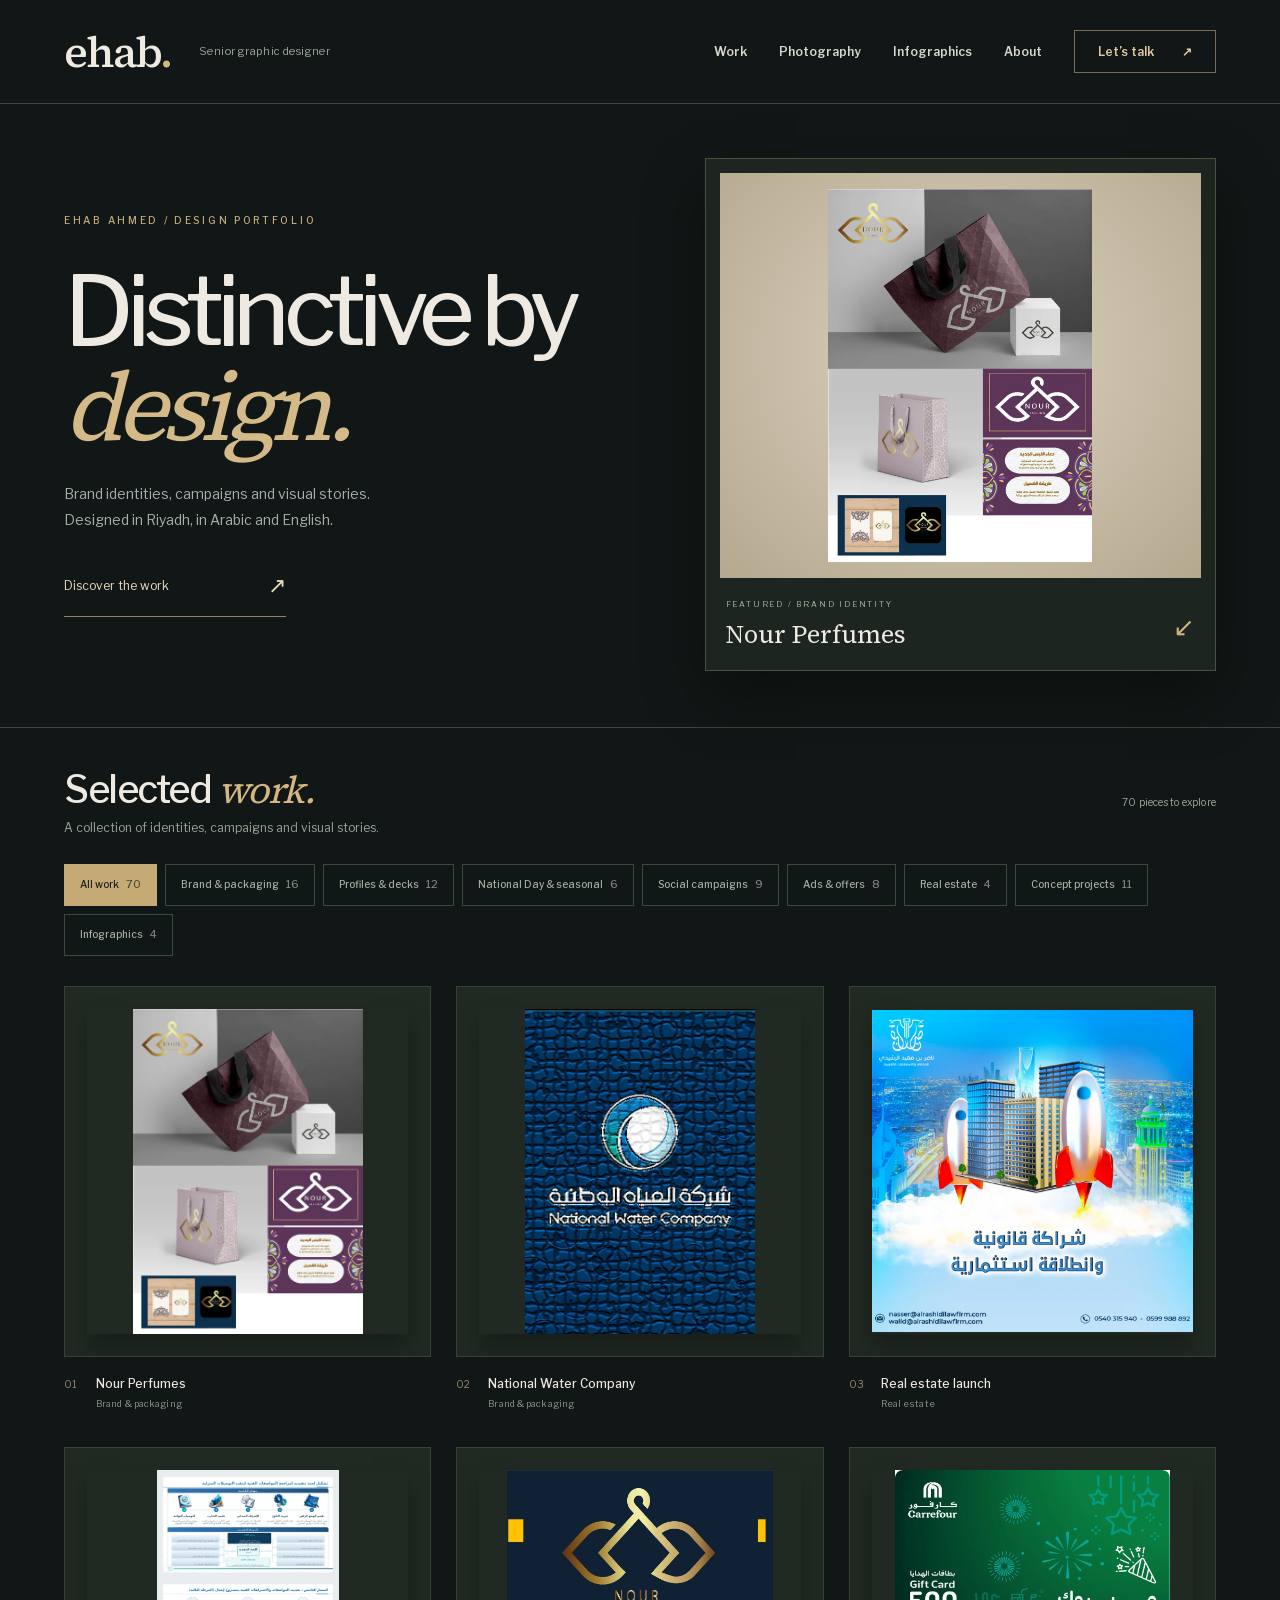
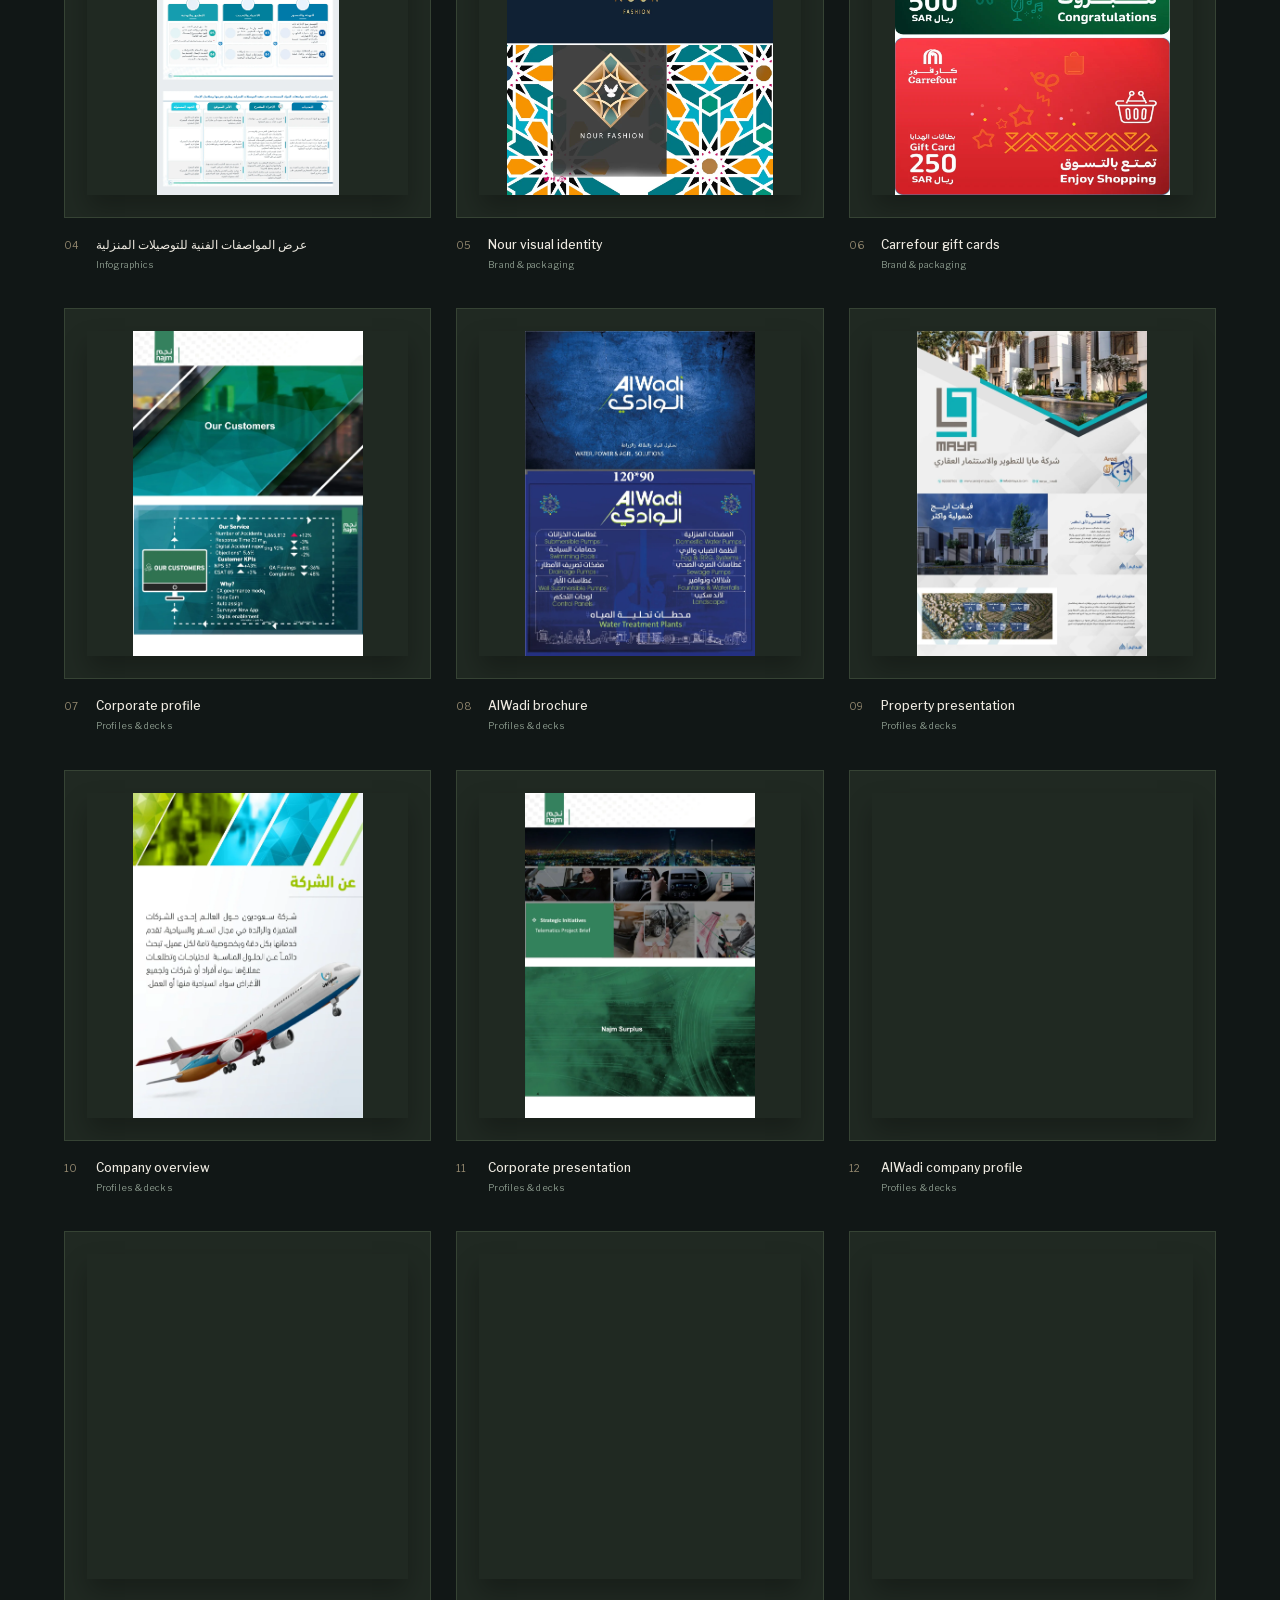
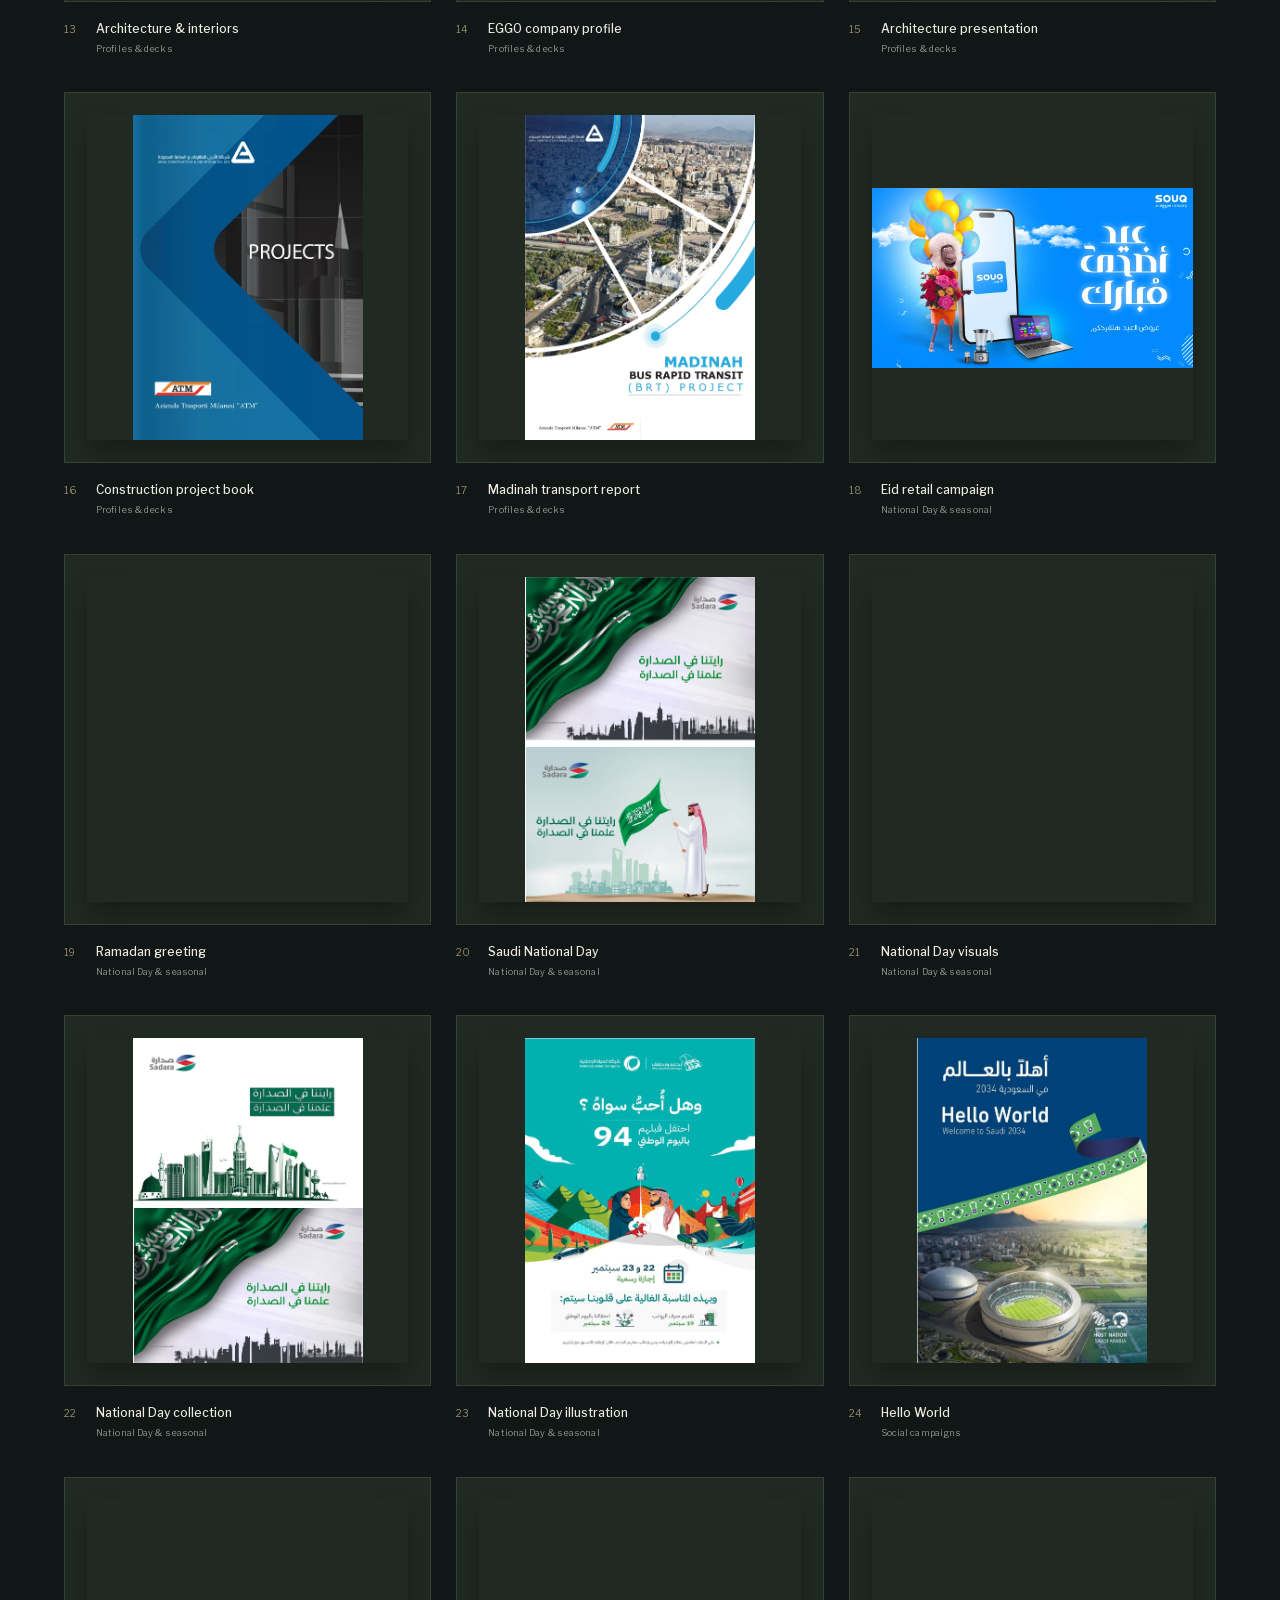
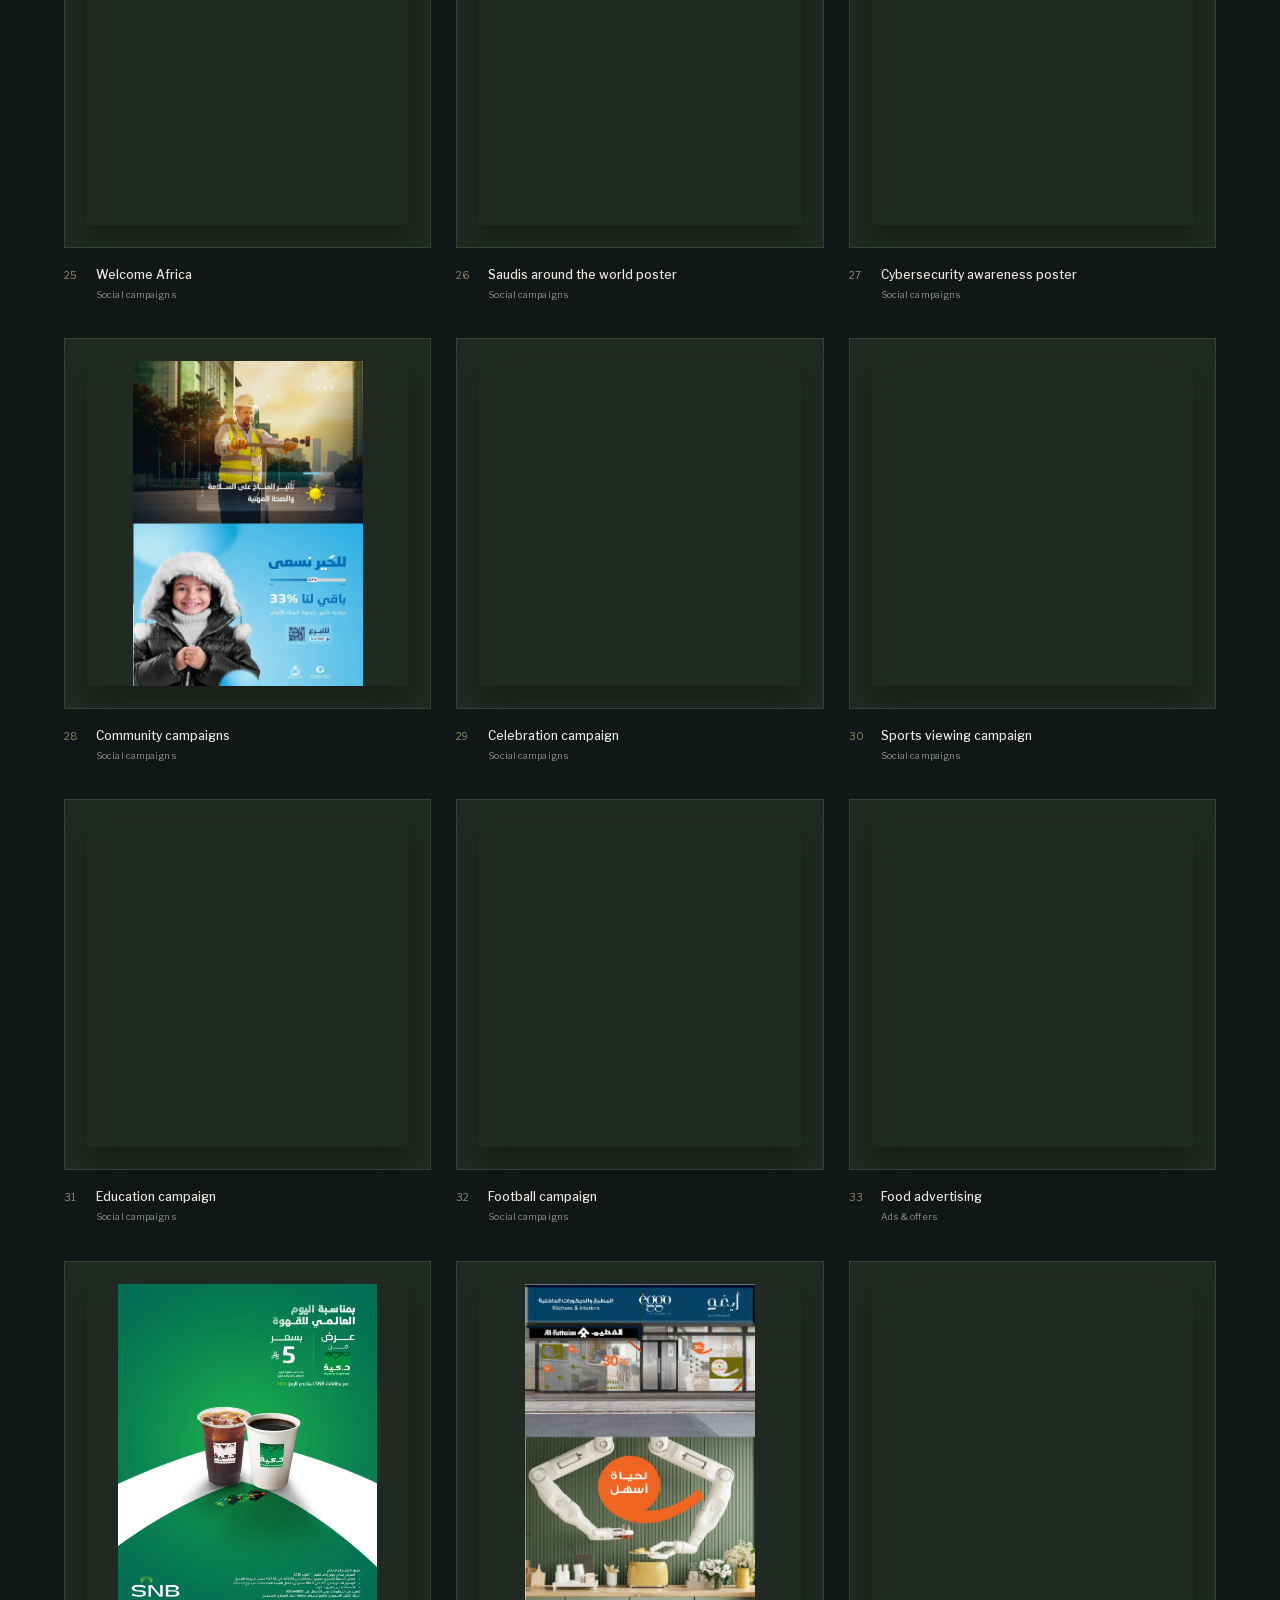
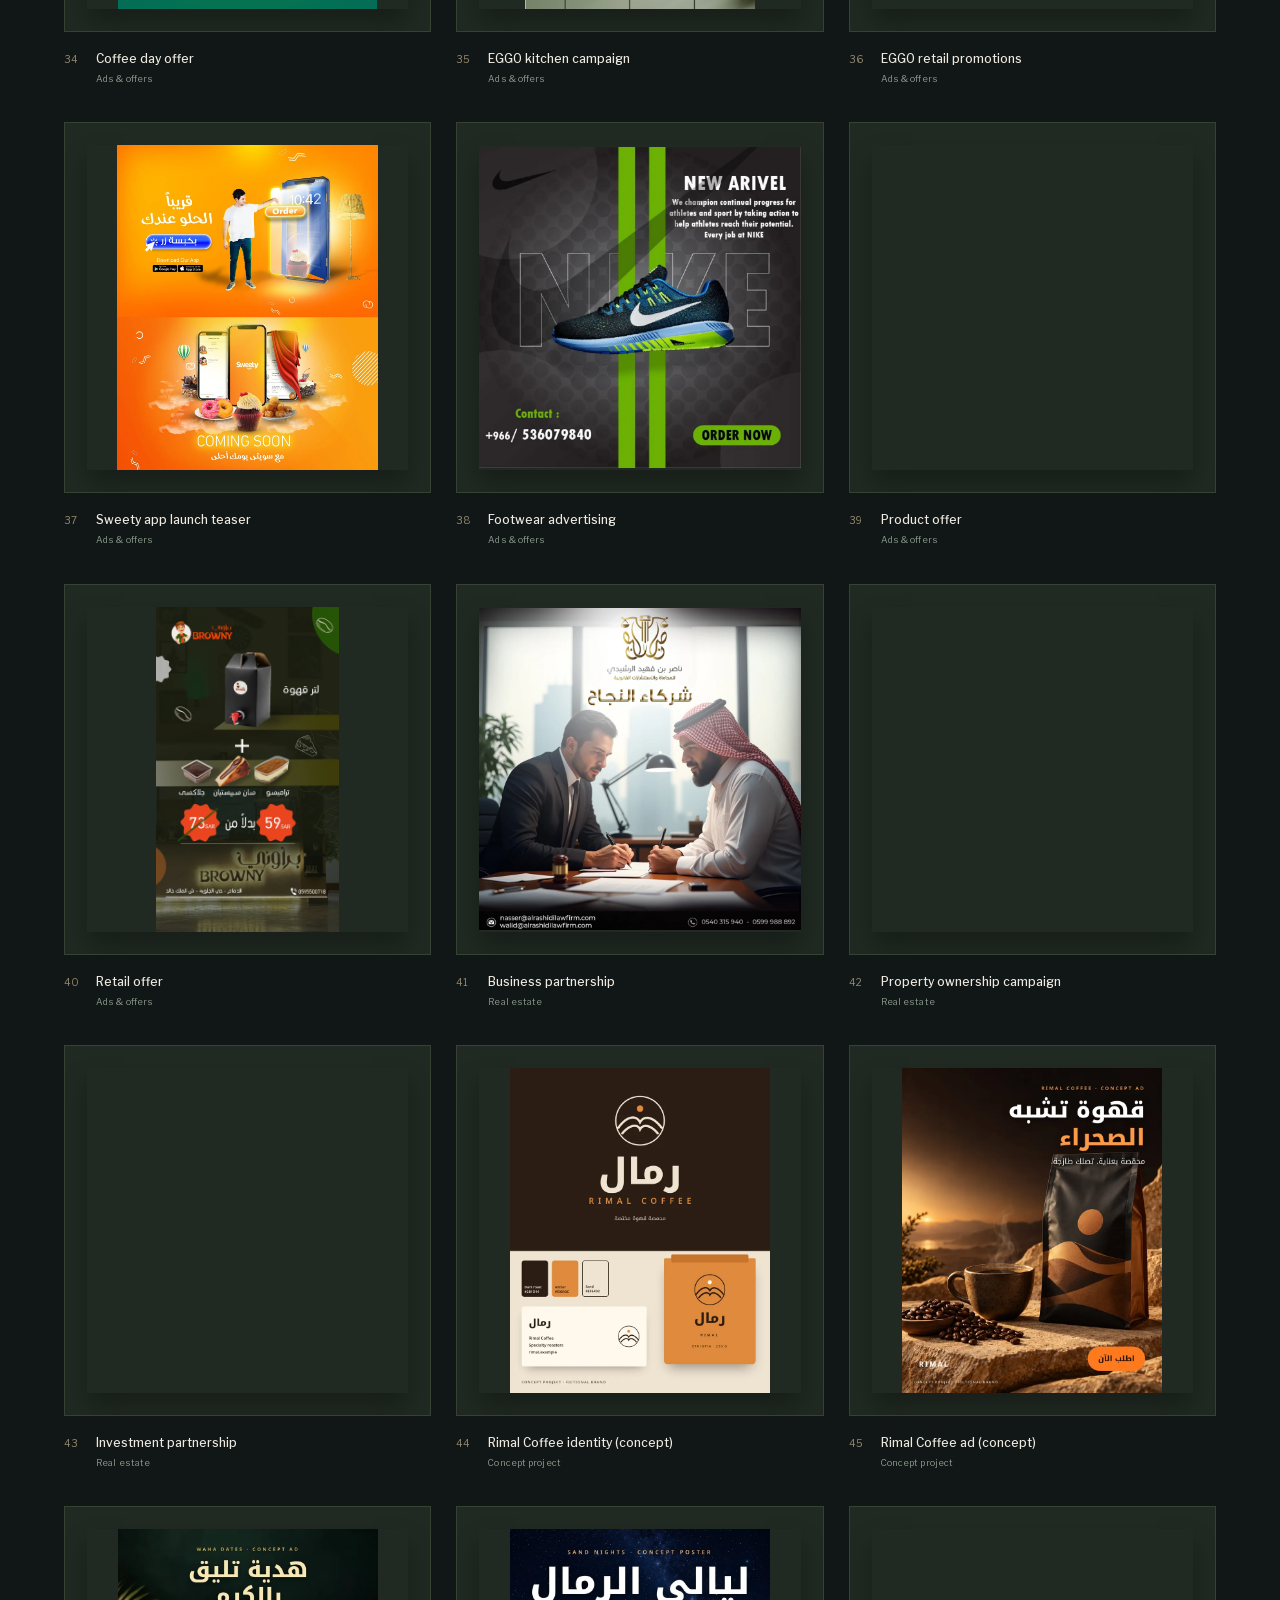
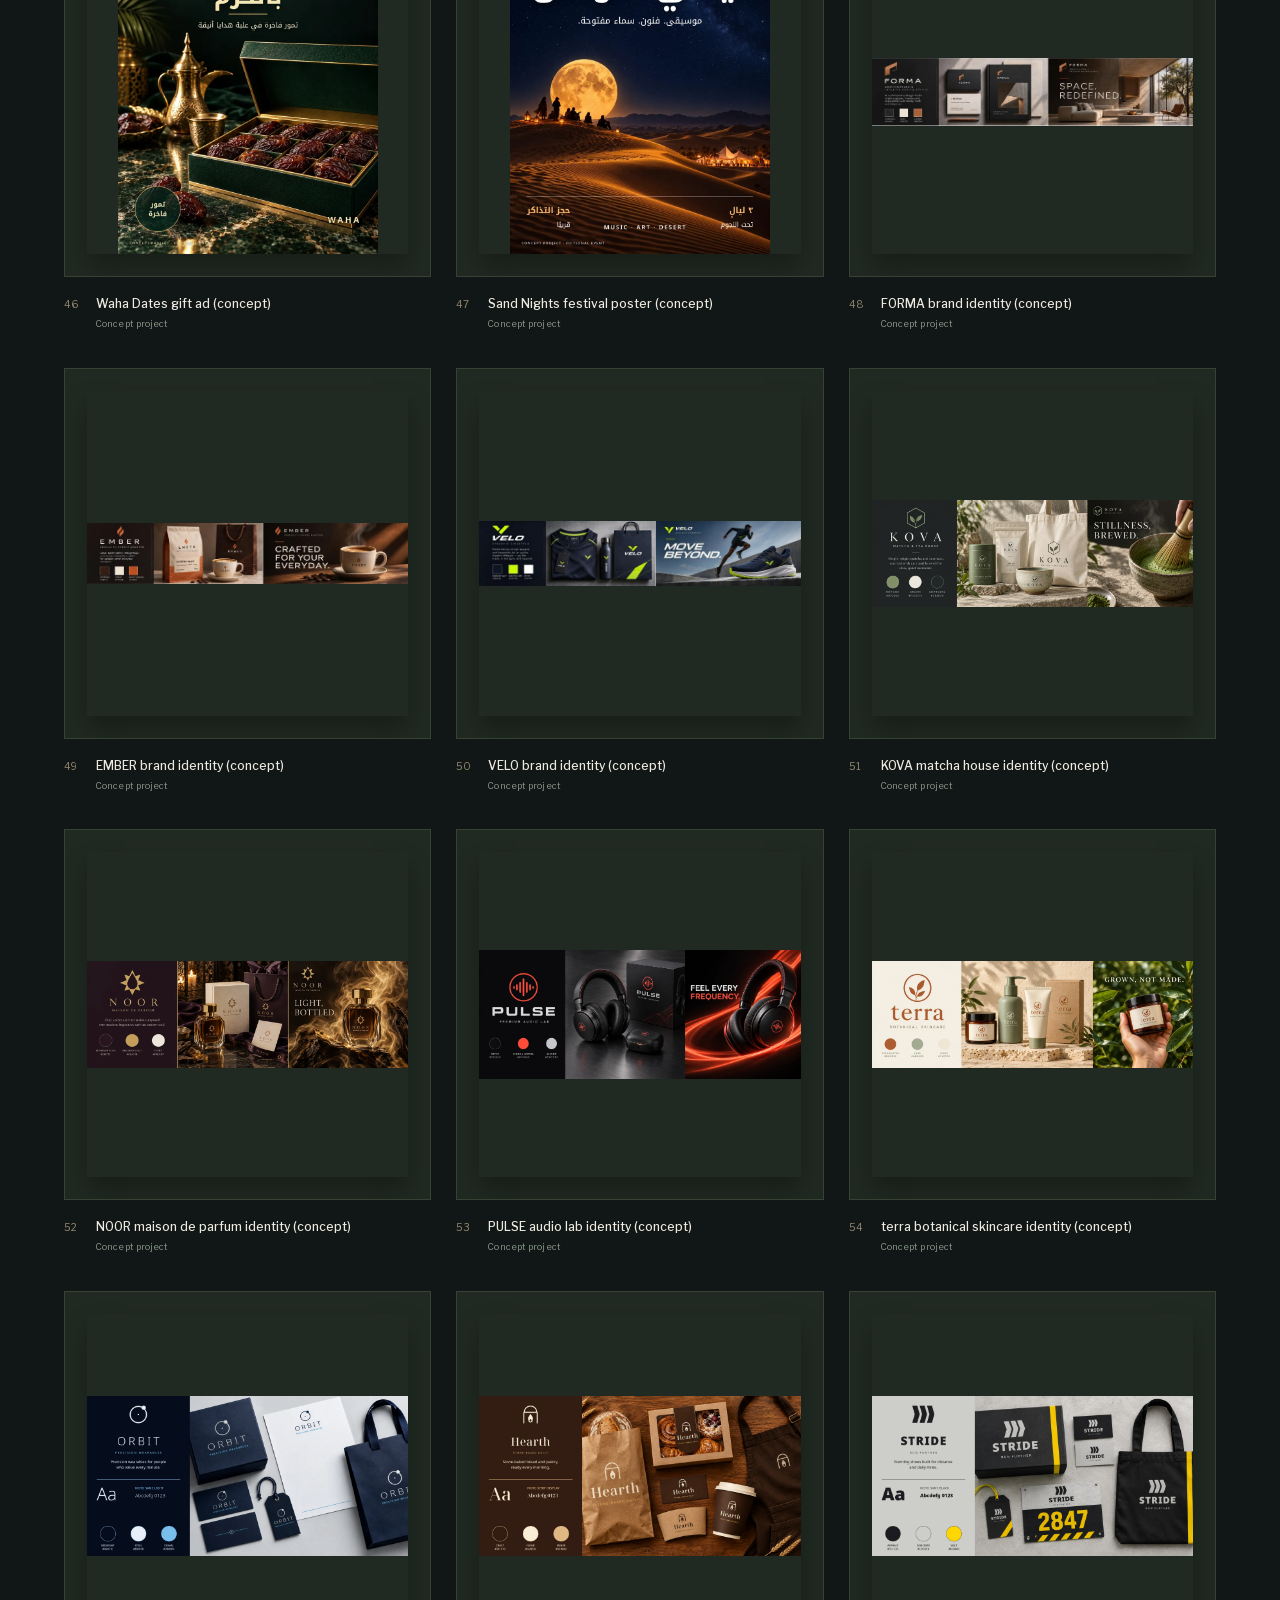
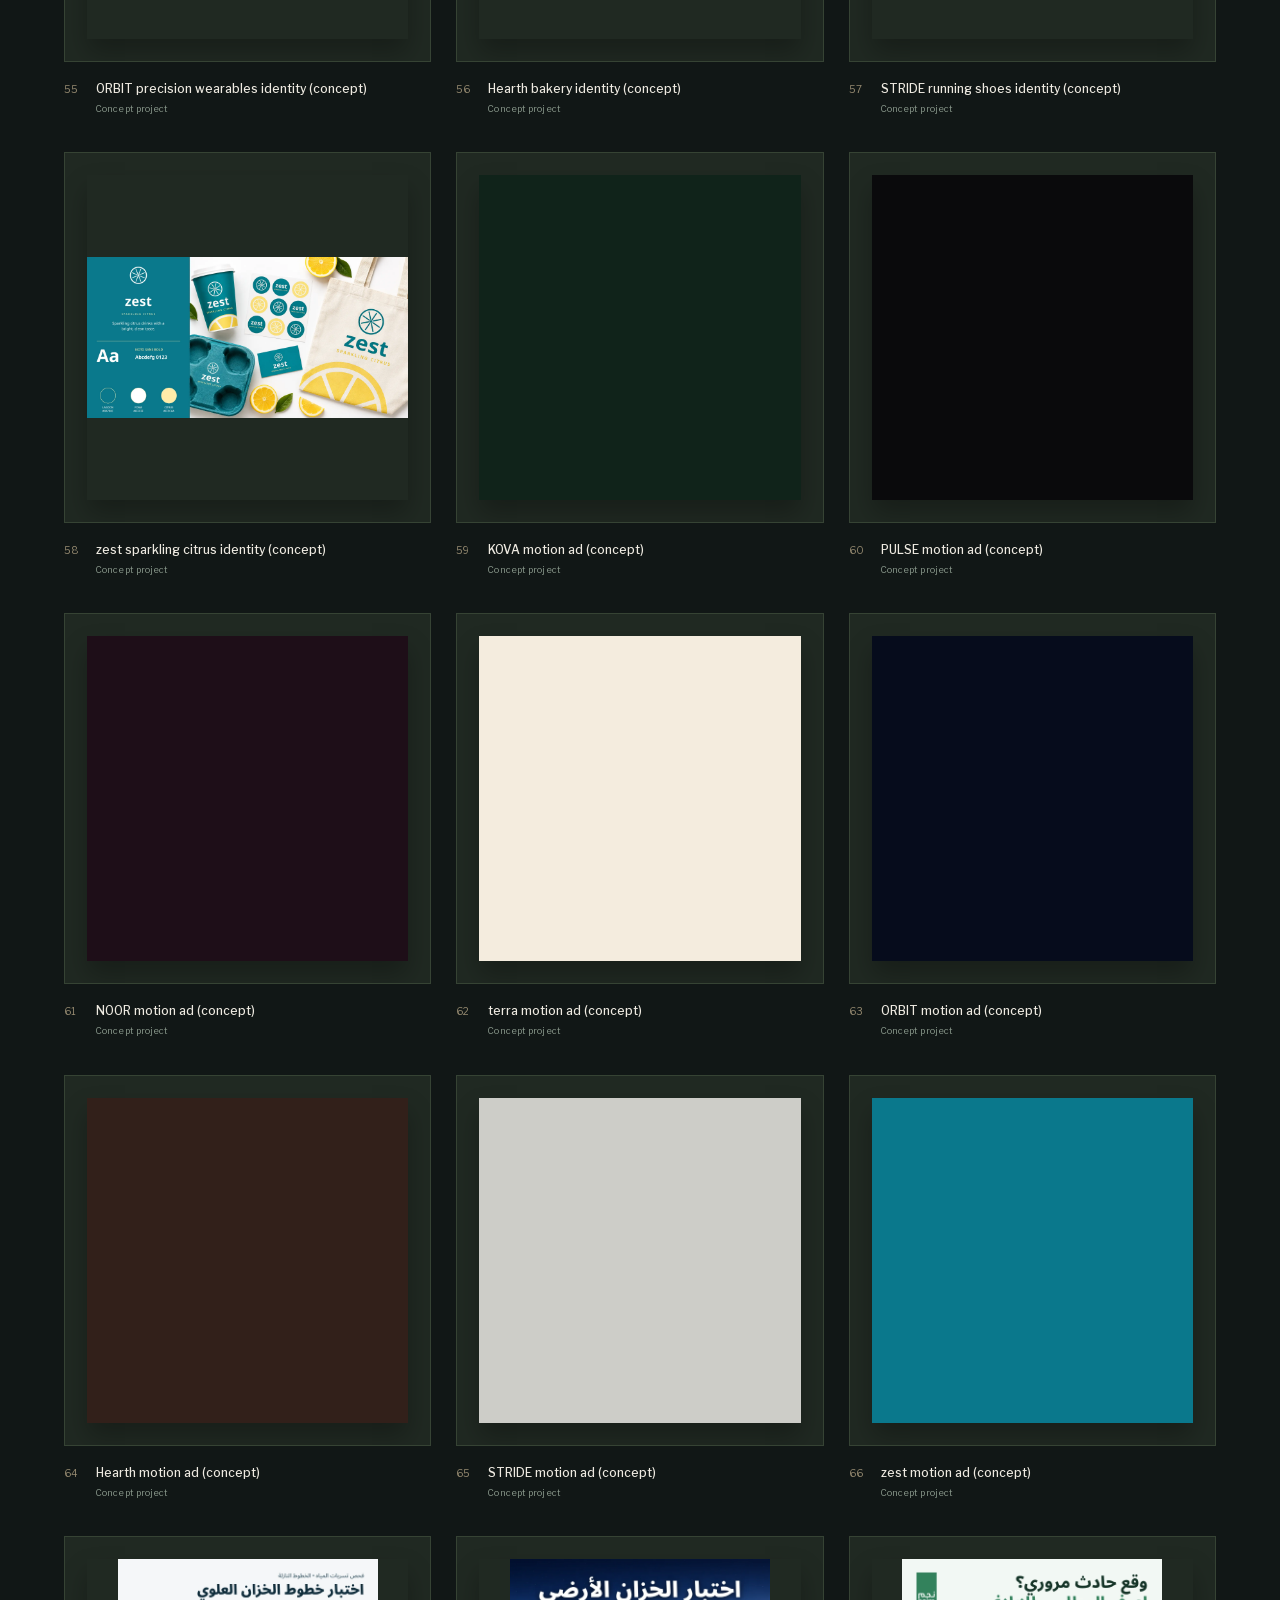
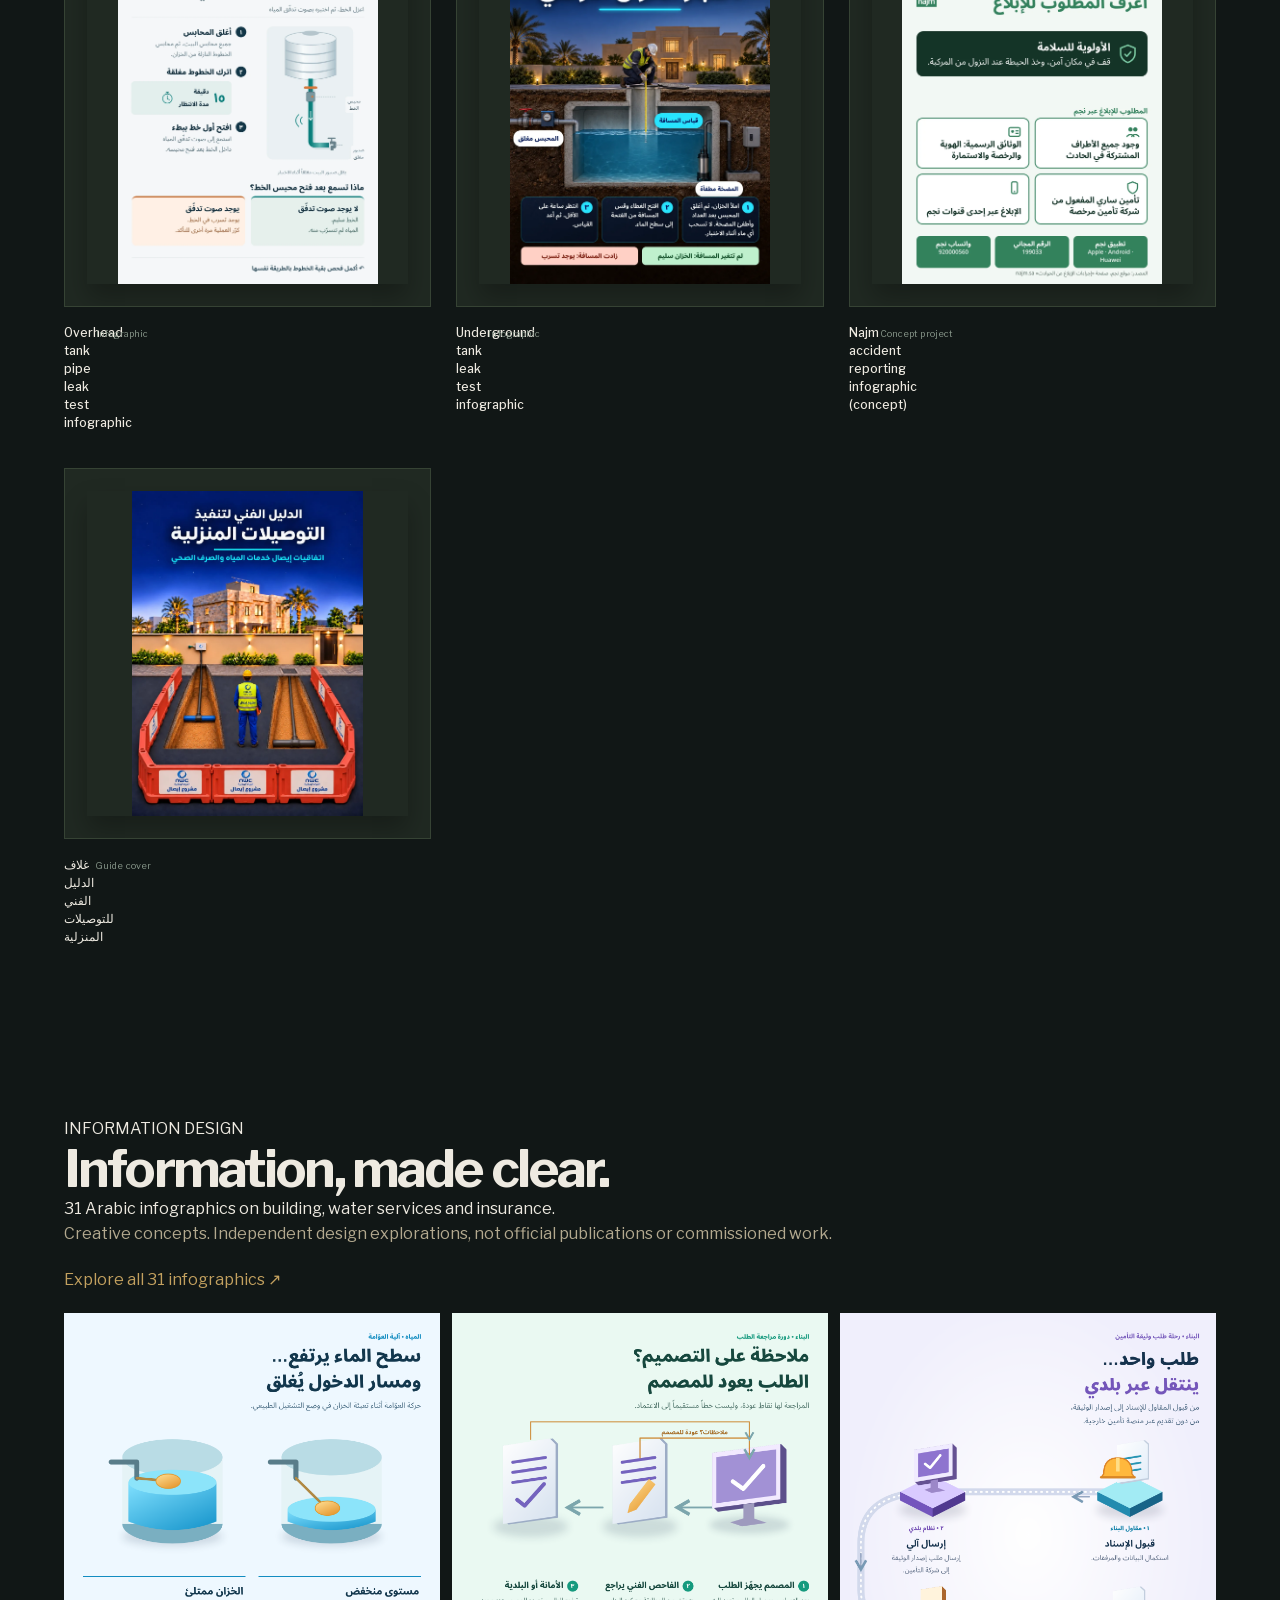
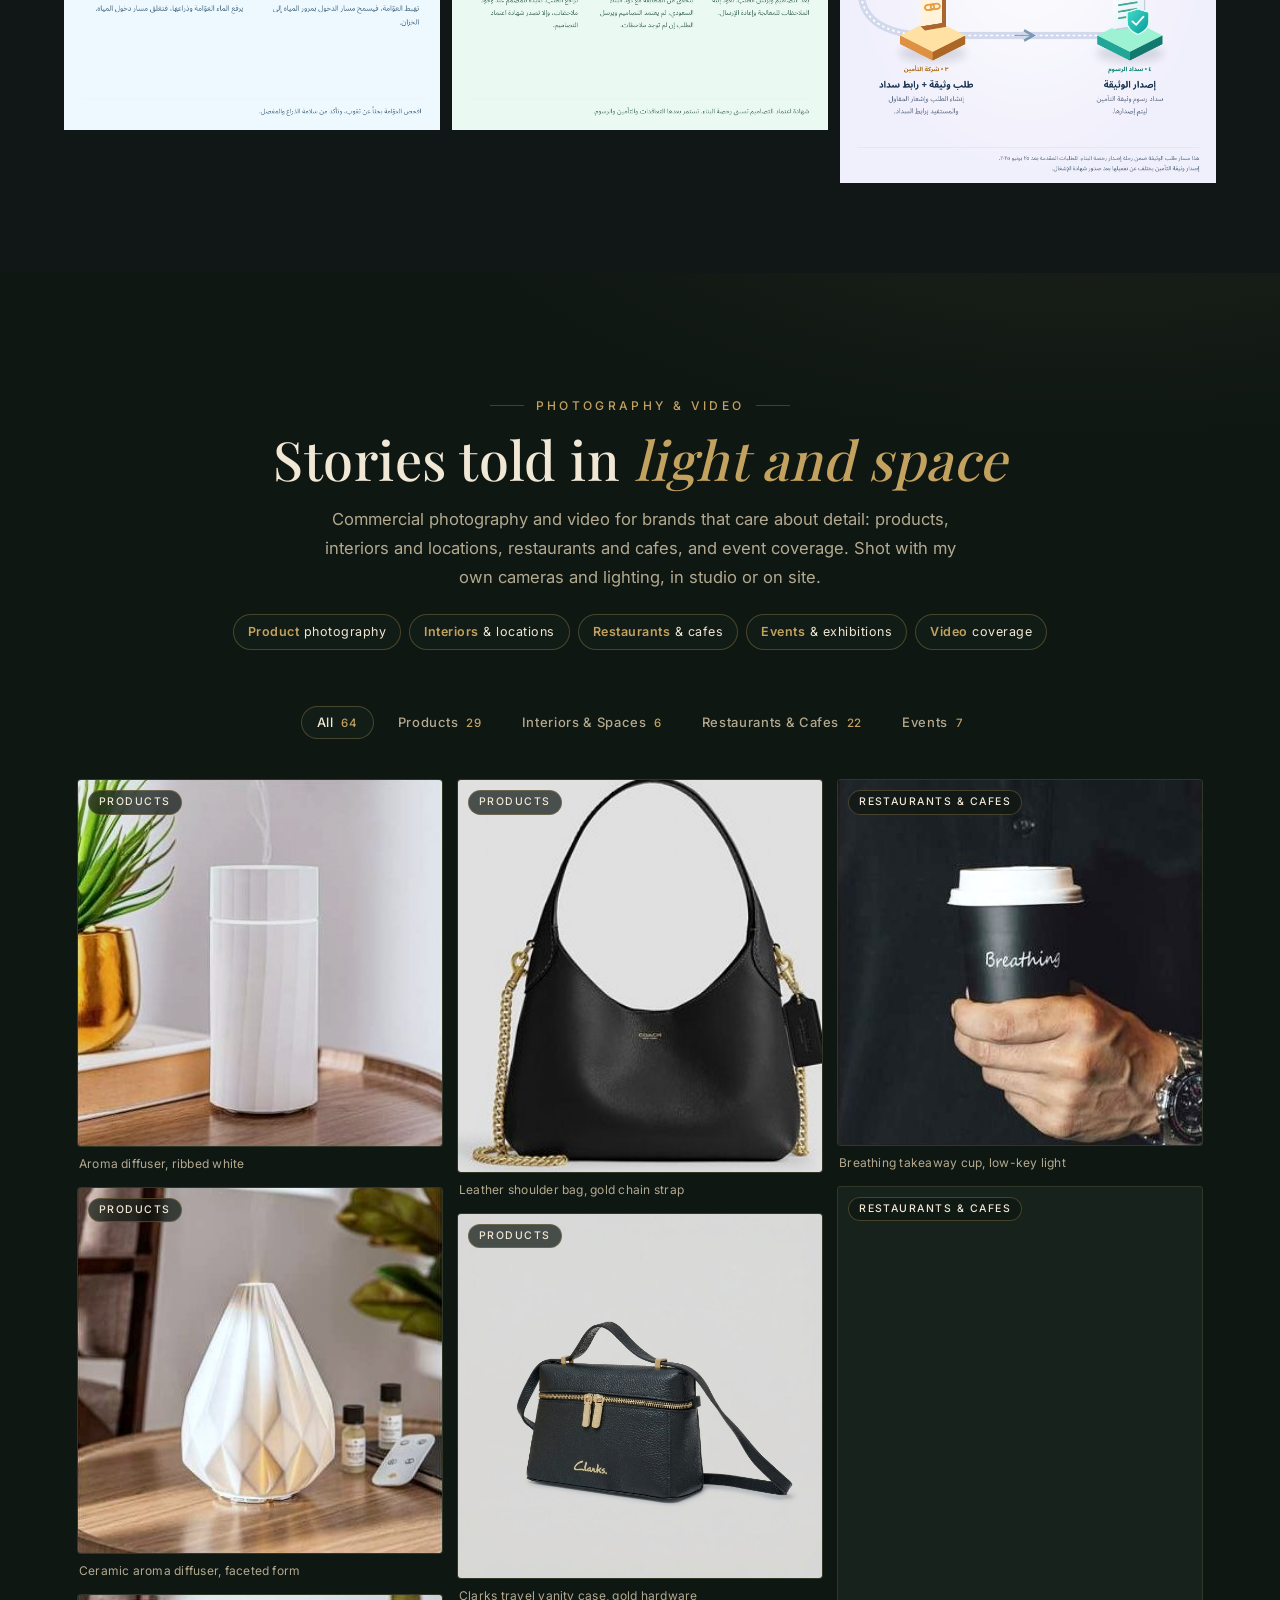
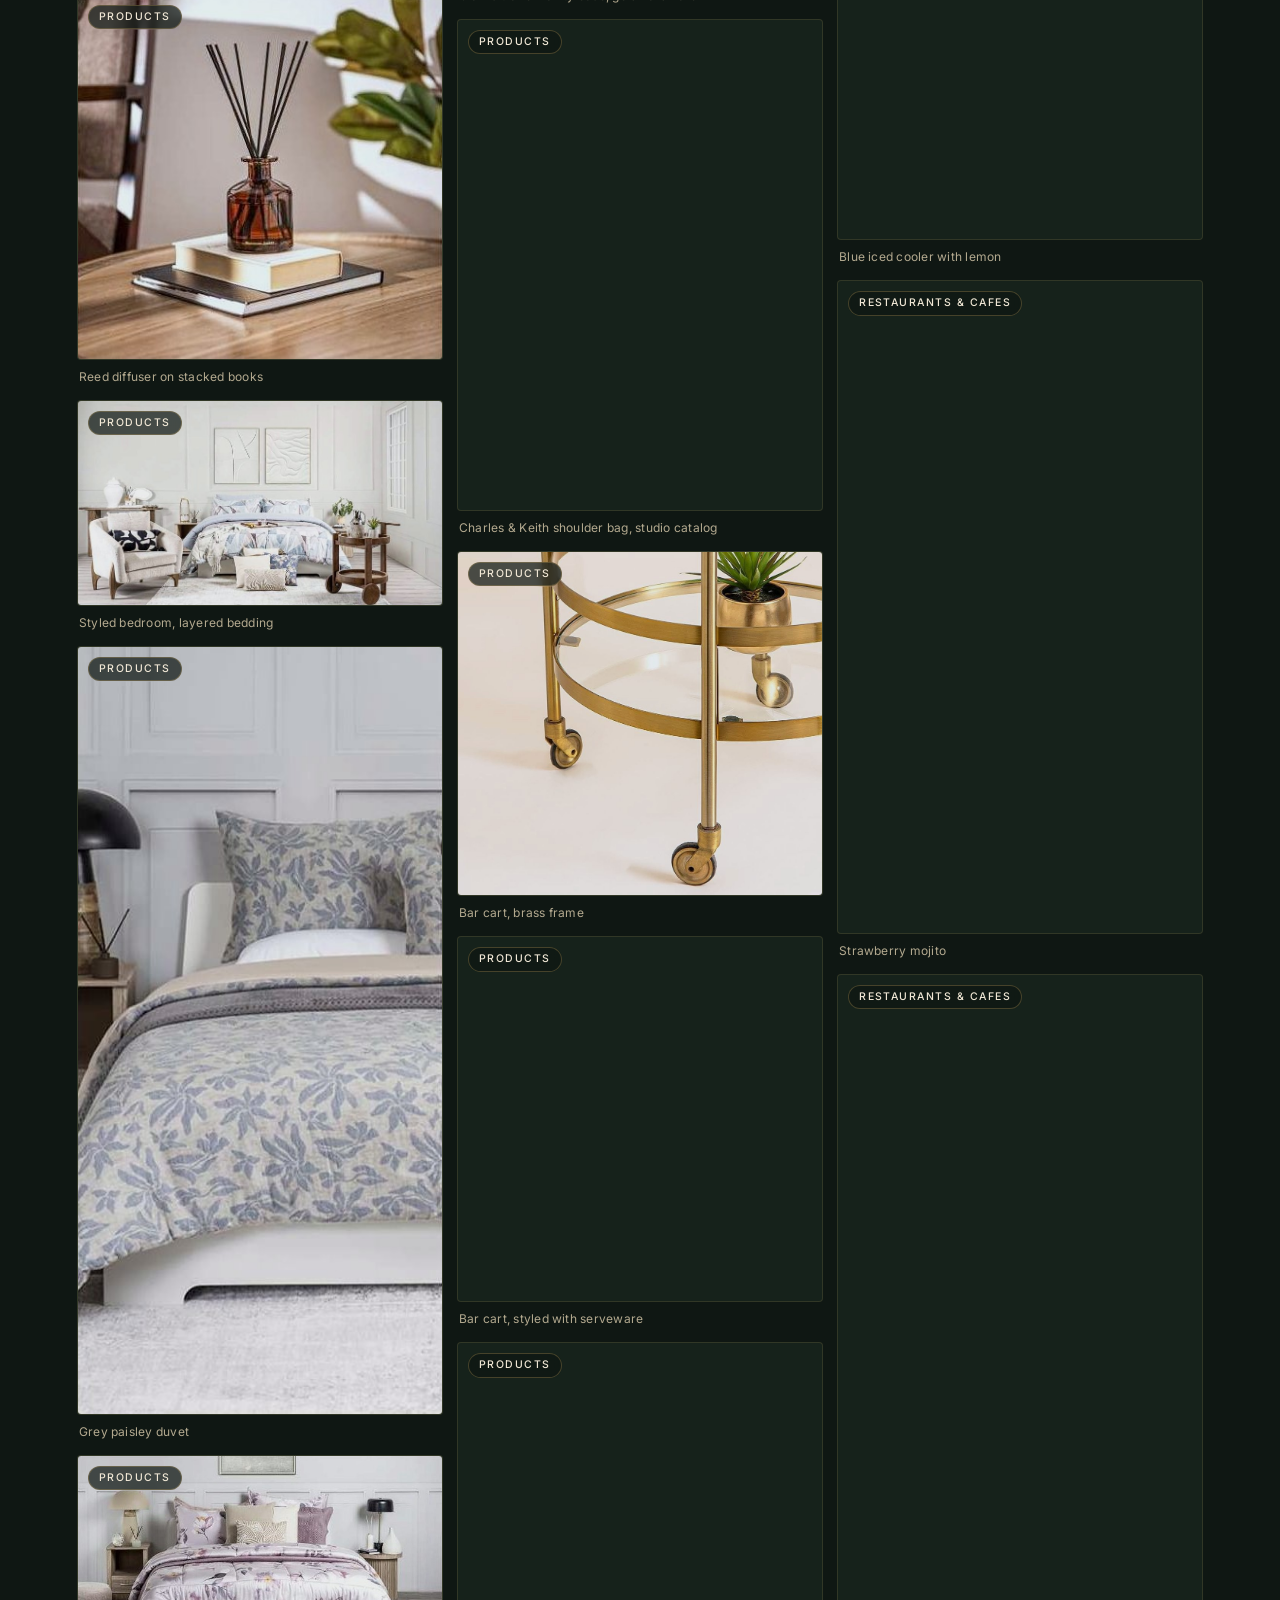
==== 1-index.html @ 115ade64 "Add photography section, product concepts, infographics gallery and original PDF" ====
<!DOCTYPE html>

<html lang="en">
<head>
<meta charset="utf-8"/><meta content="width=device-width, initial-scale=1" name="viewport"/><meta content="#111716" name="theme-color"/>
<title>Ehab Ahmed — Senior Graphic Designer</title>
<meta content="Ehab Ahmed is a senior graphic designer based in Riyadh. Explore brand identities, advertising campaigns and editorial design in Arabic and English." name="description"/>
<link href="assets/favicon.svg" rel="icon" type="image/svg+xml"/>
<style>@font-face {
  font-family:Libre Franklin;
  src:url('assets/libre-franklin.woff2?v=2') format('woff2');
  font-weight:100 900;
  font-style:normal;
  font-display:swap
}

@font-face {
  font-family:Source Serif;
  src:url('assets/source-serif.woff2?v=2') format('woff2');
  font-weight:400 600;
  font-style:normal;
  font-display:swap
}

:root {
  --paper:#f8f8f5;
  --white:#fff;
  --ink:#050f16;
  --muted:#526068;
  --orange:#ff7a1f;
  --soft:#e9ece9;
  --line:#c5cccb;
  --font:'Libre Franklin',Arial,sans-serif;
  --reading:'Source Serif',Georgia,serif;
  --radius:8px;
  --gutter:clamp(22px,4.7vw,80px)
}

* {
  box-sizing:border-box
}
html {
  scroll-behavior:smooth;
  scroll-padding-top:24px
}
body {
  margin:0;
  background:var(--paper);
  color:var(--ink);
  font:16px/1.6 var(--font);
  -webkit-font-smoothing:antialiased
}
body.modal-open {
  overflow:hidden
}
a {
  color:inherit;
  text-decoration:none
}
button {
  font:inherit;
  cursor:pointer;
  color:inherit
}
a,button {
  touch-action:manipulation;
  -webkit-tap-highlight-color:#ff7a1f33
}
button:disabled {
  cursor:default
}
button,a {
  transition:background-color .18s,color .18s,transform .18s
}
a:focus-visible,button:focus-visible {
  outline:3px solid var(--ink);
  outline-offset:5px
}
::selection {
  background:var(--orange);
  color:var(--ink)
}
img {
  display:block;
  max-width:100%;
  height:auto
}
h1,h2,h3,p {
  margin:0
}
h1,h2,h3 {
  text-wrap:balance
}
h1,h2 {
  font-weight:700;
  letter-spacing:-.055em;
  line-height:1.04
}
h2 {
  font-size:clamp(34px,4.4vw,64px)
}
.wrap {
  max-width:1600px;
  margin-inline:auto;
  padding-inline:var(--gutter)
}
.site-header {
  height:112px;
  display:flex;
  align-items:center;
  justify-content:space-between
}
.wordmark {
  font-size:38px;
  line-height:1;
  font-weight:800;
  letter-spacing:-3px
}
.wordmark span,.accent {
  color:var(--orange)
}
nav {
  display:flex;
  align-items:center;
  gap:36px
}
nav a {
  min-height:44px;
  display:inline-flex;
  align-items:center;
  font-size:14px;
  font-weight:600
}
nav a:hover {
  color:#9d3e00
}
.nav-contact {
  gap:28px;
  background:var(--ink);
  color:var(--white);
  padding:11px 20px;
  border-radius:var(--radius)
}
.nav-contact:hover {
  background:var(--orange);
  color:var(--ink)
}
.hero {
  display:grid;
  grid-template-columns:1fr 1fr;
  gap:5.5%;
  align-items:center;
  padding-block:36px 100px;
  min-height:710px
}
.hero-copy {
  padding-bottom:10px
}
.intro {
  font-size:14px;
  font-weight:500;
  margin-bottom:28px
}
.hero h1 {
  font-size:clamp(50px,6.25vw,96px);
  line-height:1.02;
  letter-spacing:-.065em
}
.hero-description {
  margin-top:30px;
  font-size:18px;
  line-height:1.65;
  max-width:420px
}
.button {
  min-height:54px;
  display:inline-flex;
  align-items:center;
  justify-content:space-between;
  gap:36px;
  padding:15px 24px;
  border-radius:var(--radius);
  font-size:14px;
  font-weight:600;
  border:0
}
.button span {
  font-size:20px;
  line-height:1
}
.dark {
  background:var(--ink);
  color:var(--white)
}
.dark:hover {
  background:var(--orange);
  color:var(--ink)
}
.hero .button {
  margin-top:32px
}
.hero-note {
  display:flex;
  flex-direction:column;
  gap:2px;
  color:var(--muted);
  font-size:13px;
  margin-top:40px
}
.hero-board {
  background:var(--orange);
  padding:22px;
  transform:rotate(2deg)
}
.board-heading,.board-footer {
  display:flex;
  align-items:center;
  justify-content:space-between;
  font-size:13px;
  font-weight:600
}
.board-heading {
  margin-bottom:17px
}
.board-heading span:last-child {
  font-size:22px
}
.board-images {
  display:grid;
  gap:12px
}
.board-main {
  width:100%;
  aspect-ratio:1.85;
  object-fit:cover
}
.board-bottom {
  display:grid;
  grid-template-columns:1fr 1.15fr;
  gap:12px;
  height:244px;
  overflow:hidden
}
.board-bottom img {
  width:100%;
  height:100%;
  object-fit:cover;
  object-position:top
}
.board-footer {
  margin-top:19px;
  gap:12px
}
.work-section {
  padding-block:40px 112px
}
.section-heading {
  display:flex;
  justify-content:space-between;
  align-items:end;
  gap:24px
}
.section-heading h2 {
  font-size:clamp(34px,4vw,56px)
}
.section-heading p {
  margin-top:14px;
  color:var(--muted);
  font-size:16px
}
.work-count {
  font-size:13px;
  color:var(--muted);
  white-space:nowrap;
  padding-bottom:4px
}
.filters {
  display:flex;
  gap:8px;
  flex-wrap:wrap;
  margin-block:32px
}
.filters button {
  border:0;
  background:var(--soft);
  padding:12px 20px;
  min-height:46px;
  border-radius:var(--radius);
  font-size:13px;
  font-weight:500
}
.filters button[aria-pressed=true] {
  background:var(--ink);
  color:var(--white)
}
.filters button:hover {
  background:var(--orange);
  color:var(--ink)
}
.filters button span {
  margin-left:8px;
  opacity:.7
}
.project-grid {
  display:grid;
  grid-template-columns:repeat(3,minmax(0,1fr));
  gap:38px 24px;
  margin-top:32px
}
.project {
  min-width:0
}
.project-art {
  display:block;
  position:relative;
  background:var(--soft);
  overflow:hidden;
  border-radius:var(--radius)
}
.project-art>img {
  width:100%;
  aspect-ratio:1.12;
  object-fit:cover;
  object-position:top;
  transition:transform .35s
}
.project-art:hover>img {
  transform:scale(1.035)
}
.view-art {
  position:absolute;
  bottom:14px;
  right:14px;
  display:flex;
  gap:24px;
  align-items:center;
  background:var(--white);
  padding:9px 14px;
  border-radius:var(--radius);
  font-size:13px;
  font-weight:600;
  opacity:0;
  transform:translateY(6px);
  transition:opacity .18s,transform .18s
}
.project-art:hover .view-art,.project-art:focus-visible .view-art {
  opacity:1;
  transform:none
}
.project-caption {
  display:flex;
  justify-content:space-between;
  gap:8px;
  align-items:baseline;
  margin-top:14px
}
.project-caption h3 {
  font-size:14px;
  font-weight:600;
  line-height:1.4;
  letter-spacing:-.02em
}
.project-caption>span {
  font-size:13px;
  color:var(--muted);
  white-space:nowrap
}
.load-more {
  text-align:center;
  margin-top:48px
}
.load-more p {
  font-size:14px;
  color:var(--muted);
  margin-bottom:18px
}
.outline {
  background:transparent;
  border:1px solid var(--line)
}
.outline:hover {
  background:var(--ink);
  color:var(--white)
}
.about-section {
  background:var(--ink);
  color:var(--white);
  padding-block:100px
}
.about-layout {
  display:grid;
  grid-template-columns:1fr 1fr;
  gap:9%
}
.about-section .intro {
  color:#b9c1c4
}
.about-section h2 {
  font-size:clamp(34px,4.2vw,60px)
}
.text-link {
  display:inline-flex;
  gap:35px;
  align-items:center;
  min-height:48px;
  margin-top:32px;
  font-size:14px;
  color:var(--orange)
}
.text-link:hover {
  color:var(--white)
}
.about-copy>p {
  font-family:var(--reading);
  font-size:21px;
  line-height:1.65
}
.about-copy>p+p {
  margin-top:20px;
  color:#c1c8cb
}
.expertise {
  margin:32px 0 0;
  display:grid;
  gap:18px
}
.expertise div {
  display:grid;
  grid-template-columns:145px 1fr;
  gap:15px
}
.expertise dt {
  font-size:13px;
  font-weight:600;
  color:var(--orange)
}
.expertise dd {
  margin:0;
  font-size:13px;
  color:#c1c8cb
}
.about-section a:focus-visible {
  outline-color:var(--orange)
}
.contact-section {
  padding-block:100px;
  display:grid;
  grid-template-columns:1.3fr 1fr;
  gap:8%;
  align-items:end
}
.contact-section h2 {
  font-size:clamp(34px,4.3vw,62px)
}
.contact-section p {
  margin-top:24px;
  font-size:16px;
  color:var(--muted)
}
.contact-section .button {
  margin-top:26px
}
.contact-details {
  display:flex;
  flex-direction:column;
  align-items:start;
  gap:14px;
  padding-bottom:4px
}
.contact-details a {
  min-height:44px;
  display:flex;
  align-items:center;
  gap:20px;
  font-size:clamp(16px,1.65vw,23px);
  letter-spacing:-.035em
}
.contact-details a:hover {
  color:#9d3e00
}
.contact-details>span {
  font-size:14px;
  color:var(--muted)
}
.site-footer {
  padding-block:32px;
  display:flex;
  align-items:center;
  justify-content:space-between;
  gap:24px;
  background:var(--soft)
}
.site-footer .wordmark {
  font-size:28px
}
.site-footer p {
  font-size:13px;
  color:var(--muted)
}
.site-footer nav {
  gap:22px
}
.site-footer nav a {
  font-size:13px
}
.skip-link {
  position:fixed;
  top:-100px;
  left:20px;
  z-index:100;
  background:var(--orange);
  padding:12px 20px
}
.skip-link:focus {
  top:16px
}
.sr-only {
  position:absolute;
  width:1px;
  height:1px;
  padding:0;
  margin:-1px;
  overflow:hidden;
  clip:rect(0,0,0,0);
  white-space:nowrap;
  border:0
}
[hidden] {
  display:none!important
}

dialog {
  border:0;
  padding:0;
  background:var(--paper);
  color:var(--ink);
  width:min(1100px,calc(100% - 40px));
  max-height:94dvh;
  border-radius:var(--radius);
  overscroll-behavior:contain
}
dialog::backdrop {
  background:#050f16dd;
}
.dialog-bar {
  padding:18px 24px;
  display:flex;
  align-items:center;
  justify-content:space-between;
  gap:16px;
  position:sticky;
  top:0;
  background:var(--paper);
  z-index:1
}
.dialog-bar h2 {
  font-size:20px;
  letter-spacing:-.03em;
  line-height:1.25
}
.dialog-bar p {
  font-size:13px;
  color:var(--muted);
  margin-top:3px
}
.close-dialog {
  display:flex;
  gap:16px;
  align-items:center;
  padding:8px 16px;
  min-height:44px;
  background:var(--soft);
  border:0;
  border-radius:var(--radius);
  font-size:13px
}
.close-dialog span {
  font-size:24px
}
.close-dialog:hover {
  background:var(--orange)
}
.dialog-image {
  display:flex;
  justify-content:center;
  background:var(--soft);
  min-height:150px
}
.dialog-image img {
  width:auto;
  max-width:100%;
  height:auto;
  max-height:none;
  object-fit:contain
}
.dialog-bottom {
  display:flex;
  align-items:center;
  justify-content:space-between;
  padding:12px 24px;
  position:sticky;
  bottom:0;
  background:var(--paper);
  gap:12px
}
.dialog-bottom button {
  min-height:44px;
  padding:6px 12px;
  border:0;
  border-radius:var(--radius);
  background:var(--soft);
  font-size:13px
}
.dialog-bottom button:hover {
  background:var(--orange)
}
.dialog-bottom span {
  font-size:13px;
  color:var(--muted)
}

@media(min-width:1600px) {
  .board-bottom {
  height:280px
}

}

@media(max-width:1100px) {
  .hero {
  min-height:620px;
  gap:5%;
  padding-block:32px 72px
}
.hero h1 {
  font-size:6.8vw
}
.board-bottom {
  height:190px
}
.hero-board {
  padding:16px
}
.board-heading,.board-footer {
  font-size:13px
}
.project-grid {
  grid-template-columns:repeat(2,minmax(0,1fr))
}
.project-caption>span {
  font-size:13px
}
.about-layout {
  gap:7%
}
.expertise div {
  grid-template-columns:1fr;
  gap:2px
}
.about-copy>p {
  font-size:19px
}

}

@media(max-width:700px) {
  .site-header {
  height:88px
}
.wordmark {
  font-size:32px
}
nav {
  gap:19px
}
nav a {
  font-size:13px
}
.nav-contact {
  padding:9px 14px;
  gap:12px
}
.hero {
  grid-template-columns:1fr;
  padding-block:28px 58px;
  gap:36px;
  min-height:0
}
.intro {
  font-size:13px;
  margin-bottom:24px
}
.hero h1 {
  font-size:clamp(48px,11.4vw,76px)
}
.hero-description {
  font-size:16px;
  margin-top:24px
}
.desktop-break {
  display:none
}
.hero .button {
  margin-top:26px
}
.hero-note {
  flex-direction:row;
  justify-content:space-between;
  gap:12px;
  margin-top:28px;
  font-size:13px
}
.hero-board {
  transform:rotate(1deg);
  padding:16px
}
.board-bottom {
  height:190px
}
.board-heading,.board-footer {
  font-size:13px
}
.board-heading {
  margin-bottom:12px
}
.board-footer {
  margin-top:14px
}
.work-section {
  padding-block:24px 64px
}
.section-heading {
  display:block
}
.section-heading p {
  font-size:14px;
  margin-top:12px
}
.work-count {
  display:block;
  margin-top:12px;
  font-size:13px
}
.filters {
  gap:7px;
  margin-block:22px
}
.filters button {
  padding:10px 14px;
  font-size:13px;
  min-height:44px
}
.project-grid {
  grid-template-columns:1fr;
  gap:28px;
  margin-top:24px
}
.project-art>img {
  aspect-ratio:1.12
}
.project-caption h3 {
  font-size:14px
}
.project-caption>span {
  font-size:13px
}
.view-art {
  opacity:1;
  transform:none;
  font-size:13px;
  bottom:12px;
  right:12px
}
.load-more {
  margin-top:32px
}
.load-more p {
  font-size:13px
}
.about-section {
  padding-block:60px
}
.about-layout {
  grid-template-columns:1fr;
  gap:32px
}
.about-section h2 {
  font-size:40px
}
.text-link {
  margin-top:18px
}
.about-copy>p {
  font-size:19px
}
.expertise div {
  grid-template-columns:125px 1fr;
  gap:14px
}
.expertise dt,.expertise dd {
  font-size:13px
}
.contact-section {
  grid-template-columns:1fr;
  gap:38px;
  padding-block:60px
}
.contact-section h2 {
  font-size:clamp(32px,8.5vw,46px)
}
.contact-section p {
  font-size:14px
}
.contact-details {
  gap:8px
}
.contact-details a {
  font-size:19px
}
.site-footer {
  flex-wrap:wrap;
  gap:18px
}
.site-footer nav {
  width:100%;
  gap:24px
}
.site-footer p {
  margin-left:auto
}
dialog {
  width:calc(100% - 20px);
  max-height:95dvh
}
.dialog-bar {
  padding:14px
}
.dialog-bar h2 {
  font-size:17px
}
.dialog-bottom {
  padding:8px 12px
}

}

@media(prefers-reduced-motion:reduce) {
  html {
  scroll-behavior:auto
}
*,*::before,*::after {
  transition:none!important;
  animation:none!important
}

}


/* Proposed: uncropped masonry gallery */
.project-grid{display:block;column-count:3;column-gap:28px}
.project{break-inside:avoid;margin-bottom:34px}
.project-art{background:var(--white);box-shadow:0 1px 0 var(--line),0 12px 30px -18px #050f1640}
.project-art>img{aspect-ratio:auto;object-fit:contain;width:100%;height:auto}
.filters{position:sticky;top:0;z-index:5;background:var(--paper);padding-block:14px;margin-block:20px 8px}
.filters button span{font-size:11px}
@media(max-width:900px){.project-grid{column-count:2;column-gap:16px}}
@media(max-width:520px){.project-grid{column-count:1}}
@media(max-width:700px){.filters{flex-wrap:nowrap;overflow-x:auto;scrollbar-width:none;margin-inline:calc(var(--gutter)*-1);padding-inline:var(--gutter)}.filters::-webkit-scrollbar{display:none}.filters button{flex:none;white-space:nowrap}}
.project-wide{column-span:all;margin-top:10px}
img{-webkit-touch-callout:none}</style>
<style>
/* Private interface proposal. Existing content and artwork retained. */
:root{--paper:#f6f6f2;--ink:#172323;--muted:#697371;--orange:#2b7165;--soft:#e9eeea;--line:#d5ddd7;--gutter:clamp(22px,4.4vw,72px);--radius:3px}
body{background:var(--paper)}
.site-header{height:100px;border-bottom:1px solid var(--line);gap:28px}
.wordmark{font-size:37px;letter-spacing:-2.6px}.wordmark span{color:#478777}
.header-caption{font-size:11px;line-height:1.45;margin-right:auto;color:var(--muted)}
.site-header nav{gap:32px}.site-header .nav-contact{background:none;color:var(--ink);border:1px solid #a7b5ad;border-radius:40px;padding:8px 20px;min-height:42px;gap:20px}
.hero{min-height:0;grid-template-columns:1.6fr 1fr;align-items:end;gap:48px;padding-block:54px 48px;border-bottom:1px solid var(--line)}
.hero-copy{padding:0}.hero .intro{font-size:11px;text-transform:uppercase;letter-spacing:1.7px;margin-bottom:23px;color:#5d746b}
.hero h1{font-size:clamp(60px,7.3vw,110px);line-height:1.01;letter-spacing:-.065em;font-weight:650}.hero h1 em{font-family:var(--reading);font-weight:400;color:#387869;letter-spacing:-.055em}
.hero-description{font-size:14px;line-height:1.7;margin-top:22px;max-width:430px;color:var(--muted)}
.hero-aside{padding:0 0 8px 36px;border-left:1px solid var(--line);max-width:320px;justify-self:end}.section-index{font-size:10px;letter-spacing:1.8px;color:#6f8178}.hero-aside p{font-family:var(--reading);font-size:25px;line-height:1.35;margin-top:35px}.hero-aside a{display:flex;align-items:center;justify-content:space-between;border-top:1px solid var(--line);padding-top:20px;margin-top:25px;font-size:12px}.hero-aside a span{font-size:25px;color:#387869}
.work-section{padding-block:36px 76px}.section-heading h2{font-size:28px;letter-spacing:-1px}.section-heading p{font-size:12px;margin-top:8px}.work-count{font-size:11px}.filters{margin-block:23px 28px;gap:6px}.filters button{background:transparent;border:1px solid var(--line);border-radius:30px;padding:9px 14px;min-height:42px;font-size:11px}.filters button[aria-pressed=true]{background:#235e50;border-color:#235e50}.filters button:hover{background:#dde8e0}.filters button span{margin-left:5px}
.project-grid{gap:32px 22px;margin-top:0;grid-template-columns:repeat(3,minmax(0,1fr))}.project-art{border-radius:3px;background:#e9ece5;padding:22px;transition:background .2s}.project-art>img{height:310px;aspect-ratio:auto;object-fit:contain;object-position:center;box-shadow:0 10px 22px #101b1710}.project-art:hover{background:#dfe6df}.project-art:hover>img{transform:scale(1.025)}.project-caption{display:grid;grid-template-columns:24px 1fr;gap:4px 8px;margin-top:13px}.project-caption .project-number{grid-row:1/3;color:#8d9992;font-size:10px;margin-top:2px}.project-caption h3{font-size:12px;line-height:1.5}.project-caption>span:not(.project-number){font-size:10px;grid-column:2;white-space:normal}.view-art{font-size:11px;border-radius:20px;padding:7px 12px;gap:12px}
.about-section{padding-block:65px;background:#e5ebe5;color:var(--ink)}.about-layout{grid-template-columns:1fr 1.4fr;gap:9%}.about-layout>div:first-child{display:grid;grid-template-columns:130px 1fr;column-gap:25px;align-content:start}.about-layout img{grid-row:1/5;max-width:130px!important;border-radius:3px!important;box-shadow:none!important;margin:0!important}.about-section .intro{font-size:11px;color:#65786e;margin:0 0 12px}.about-section h2{font-size:30px;line-height:1.15}.about-section .text-link{font-size:11px;margin-top:20px;gap:14px;color:#235e50}.about-copy>p{font-size:18px;line-height:1.6}.about-copy>p+p{color:#62746a;font-size:16px;margin-top:14px}.expertise{gap:12px;margin-top:25px}.expertise dt{color:#2c6c5b}.expertise dd{color:#5c6e64}.contact-section{padding-block:70px;grid-template-columns:1.2fr 1fr}.contact-section h2{font-size:44px}.contact-section p{font-size:14px;margin-top:18px}.contact-section .button{margin-top:20px;border-radius:30px;min-height:46px;padding:11px 20px;font-size:12px}.contact-details a{font-size:18px}.site-footer{padding-block:24px}.site-footer p{font-size:11px}.site-footer nav a{font-size:11px}
@media(min-width:1600px){.project-art>img{height:360px}}
@media(max-width:1000px){.project-grid{grid-template-columns:repeat(2,minmax(0,1fr))}.hero h1{font-size:8vw}.hero-aside p{font-size:22px}.about-layout>div:first-child{grid-template-columns:1fr}.about-layout img{grid-row:auto;margin-bottom:22px!important}.hero{gap:30px}.project-art>img{height:300px}}
@media(max-width:700px){.site-header{height:78px;gap:12px}.wordmark{font-size:29px}.header-caption{display:none}.site-header nav{gap:18px}.site-header nav a{font-size:11px}.site-header .nav-contact{padding:6px 13px;min-height:38px;gap:12px}.hero{grid-template-columns:1fr;gap:0;padding-block:35px 28px}.hero .intro{font-size:10px;letter-spacing:1.2px;margin-bottom:20px}.hero h1{font-size:clamp(46px,12.4vw,72px);line-height:1.04}.hero-description{font-size:13px;margin-top:20px;max-width:310px}.hero-aside{border-left:0;padding:0;justify-self:stretch;max-width:none;margin-top:23px}.hero-aside .section-index,.hero-aside p{display:none}.hero-aside a{font-size:12px;padding:10px 0 0;margin:0;border-color:#d5ddd7}.work-section{padding-block:28px 50px}.section-heading{display:flex;align-items:start;gap:12px}.section-heading h2{font-size:25px}.section-heading p{font-size:11px;max-width:220px;line-height:1.6;margin-top:6px}.work-count{font-size:10px;max-width:72px;white-space:normal;text-align:right;margin-top:5px}.filters{gap:6px;margin-block:21px 22px}.filters button{font-size:10px;padding:8px 11px;min-height:40px}.filters button span{font-size:9px}.project-grid{grid-template-columns:repeat(2,minmax(0,1fr));gap:24px 13px}.project-art{padding:12px}.project-art>img{height:185px;aspect-ratio:auto}.project-caption{grid-template-columns:1fr;gap:4px;margin-top:10px}.project-caption .project-number{display:none}.project-caption h3{font-size:11px}.project-caption>span:not(.project-number){grid-column:1;font-size:9px}.view-art{opacity:0;transform:none;font-size:10px;bottom:8px;right:8px;padding:5px 9px}.project-art:focus-visible .view-art{opacity:1}.about-section{padding-block:38px}.about-layout{display:block}.about-layout>div:first-child{grid-template-columns:100px 1fr;column-gap:20px}.about-layout img{grid-row:1/5;max-width:100px!important;margin:0!important}.about-section .intro{font-size:10px}.about-section h2{font-size:25px}.about-section .text-link{margin-top:12px}.about-copy{margin-top:28px}.about-copy>p{font-size:17px}.about-copy>p+p{font-size:15px}.expertise div{grid-template-columns:110px 1fr;gap:15px}.expertise dt,.expertise dd{font-size:11px}.contact-section{display:block;padding-block:42px}.contact-section h2{font-size:36px}.contact-section .intro{font-size:11px;margin-bottom:20px}.contact-details{margin-top:30px;gap:8px}.contact-details a{font-size:16px}.site-footer{gap:20px;flex-wrap:wrap}.site-footer p{font-size:10px}.site-footer nav{gap:15px}.dialog-bar{padding:14px}.dialog-bar h2{font-size:15px}.dialog-bottom{padding:12px}.dialog-bottom button{font-size:11px}}
@media(max-width:350px){.site-header nav{gap:12px}.site-header .nav-contact{padding-inline:10px}.hero h1{font-size:44px}.project-art{padding:8px}.project-art>img{height:160px}.filters button{padding-inline:9px}.about-layout>div:first-child{grid-template-columns:80px 1fr;gap:15px}.about-layout img{max-width:80px!important}.about-section h2{font-size:23px}}
.project-grid{display:grid;column-count:auto}.project{margin-bottom:0}.project-wide{column-span:none;grid-column:auto;margin-top:0}.filters{position:relative;top:auto;padding-block:0}.project-art>video{height:310px!important;object-fit:contain}.filters:focus-within{z-index:6}
@media(max-width:700px){.filters{flex-wrap:wrap;overflow:visible;margin-inline:0;padding-inline:0}.project-art>video{height:185px!important}.project-grid{grid-template-columns:repeat(2,minmax(0,1fr))}.project-art>img{height:200px}.project-art{padding:8px}}
@media(max-width:350px){.project-art>img,.project-art>video{height:172px!important}}
</style><style>
/* Private interface proposal. Existing content and artwork retained. */
:root{--paper:#f6f6f2;--ink:#172323;--muted:#697371;--orange:#2b7165;--soft:#e9eeea;--line:#d5ddd7;--gutter:clamp(22px,4.4vw,72px);--radius:3px}
body{background:var(--paper)}
.site-header{height:100px;border-bottom:1px solid var(--line);gap:28px}
.wordmark{font-size:37px;letter-spacing:-2.6px}.wordmark span{color:#478777}
.header-caption{font-size:11px;line-height:1.45;margin-right:auto;color:var(--muted)}
.site-header nav{gap:32px}.site-header .nav-contact{background:none;color:var(--ink);border:1px solid #a7b5ad;border-radius:40px;padding:8px 20px;min-height:42px;gap:20px}
.hero{min-height:0;grid-template-columns:1.6fr 1fr;align-items:end;gap:48px;padding-block:54px 48px;border-bottom:1px solid var(--line)}
.hero-copy{padding:0}.hero .intro{font-size:11px;text-transform:uppercase;letter-spacing:1.7px;margin-bottom:23px;color:#5d746b}
.hero h1{font-size:clamp(60px,7.3vw,110px);line-height:1.01;letter-spacing:-.065em;font-weight:650}.hero h1 em{font-family:var(--reading);font-weight:400;color:#387869;letter-spacing:-.055em}
.hero-description{font-size:14px;line-height:1.7;margin-top:22px;max-width:430px;color:var(--muted)}
.hero-aside{padding:0 0 8px 36px;border-left:1px solid var(--line);max-width:320px;justify-self:end}.section-index{font-size:10px;letter-spacing:1.8px;color:#6f8178}.hero-aside p{font-family:var(--reading);font-size:25px;line-height:1.35;margin-top:35px}.hero-aside a{display:flex;align-items:center;justify-content:space-between;border-top:1px solid var(--line);padding-top:20px;margin-top:25px;font-size:12px}.hero-aside a span{font-size:25px;color:#387869}
.work-section{padding-block:36px 76px}.section-heading h2{font-size:28px;letter-spacing:-1px}.section-heading p{font-size:12px;margin-top:8px}.work-count{font-size:11px}.filters{margin-block:23px 28px;gap:6px}.filters button{background:transparent;border:1px solid var(--line);border-radius:30px;padding:9px 14px;min-height:42px;font-size:11px}.filters button[aria-pressed=true]{background:#235e50;border-color:#235e50}.filters button:hover{background:#dde8e0}.filters button span{margin-left:5px}
.project-grid{gap:32px 22px;margin-top:0;grid-template-columns:repeat(3,minmax(0,1fr))}.project-art{border-radius:3px;background:#e9ece5;padding:22px;transition:background .2s}.project-art>img{height:310px;aspect-ratio:auto;object-fit:contain;object-position:center;box-shadow:0 10px 22px #101b1710}.project-art:hover{background:#dfe6df}.project-art:hover>img{transform:scale(1.025)}.project-caption{display:grid;grid-template-columns:24px 1fr;gap:4px 8px;margin-top:13px}.project-caption .project-number{grid-row:1/3;color:#8d9992;font-size:10px;margin-top:2px}.project-caption h3{font-size:12px;line-height:1.5}.project-caption>span:not(.project-number){font-size:10px;grid-column:2;white-space:normal}.view-art{font-size:11px;border-radius:20px;padding:7px 12px;gap:12px}
.about-section{padding-block:65px;background:#e5ebe5;color:var(--ink)}.about-layout{grid-template-columns:1fr 1.4fr;gap:9%}.about-layout>div:first-child{display:grid;grid-template-columns:130px 1fr;column-gap:25px;align-content:start}.about-layout img{grid-row:1/5;max-width:130px!important;border-radius:3px!important;box-shadow:none!important;margin:0!important}.about-section .intro{font-size:11px;color:#65786e;margin:0 0 12px}.about-section h2{font-size:30px;line-height:1.15}.about-section .text-link{font-size:11px;margin-top:20px;gap:14px;color:#235e50}.about-copy>p{font-size:18px;line-height:1.6}.about-copy>p+p{color:#62746a;font-size:16px;margin-top:14px}.expertise{gap:12px;margin-top:25px}.expertise dt{color:#2c6c5b}.expertise dd{color:#5c6e64}.contact-section{padding-block:70px;grid-template-columns:1.2fr 1fr}.contact-section h2{font-size:44px}.contact-section p{font-size:14px;margin-top:18px}.contact-section .button{margin-top:20px;border-radius:30px;min-height:46px;padding:11px 20px;font-size:12px}.contact-details a{font-size:18px}.site-footer{padding-block:24px}.site-footer p{font-size:11px}.site-footer nav a{font-size:11px}
@media(min-width:1600px){.project-art>img{height:360px}}
@media(max-width:1000px){.project-grid{grid-template-columns:repeat(2,minmax(0,1fr))}.hero h1{font-size:8vw}.hero-aside p{font-size:22px}.about-layout>div:first-child{grid-template-columns:1fr}.about-layout img{grid-row:auto;margin-bottom:22px!important}.hero{gap:30px}.project-art>img{height:300px}}
@media(max-width:700px){.site-header{height:78px;gap:12px}.wordmark{font-size:29px}.header-caption{display:none}.site-header nav{gap:18px}.site-header nav a{font-size:11px}.site-header .nav-contact{padding:6px 13px;min-height:38px;gap:12px}.hero{grid-template-columns:1fr;gap:0;padding-block:35px 28px}.hero .intro{font-size:10px;letter-spacing:1.2px;margin-bottom:20px}.hero h1{font-size:clamp(46px,12.4vw,72px);line-height:1.04}.hero-description{font-size:13px;margin-top:20px;max-width:310px}.hero-aside{border-left:0;padding:0;justify-self:stretch;max-width:none;margin-top:23px}.hero-aside .section-index,.hero-aside p{display:none}.hero-aside a{font-size:12px;padding:10px 0 0;margin:0;border-color:#d5ddd7}.work-section{padding-block:28px 50px}.section-heading{display:flex;align-items:start;gap:12px}.section-heading h2{font-size:25px}.section-heading p{font-size:11px;max-width:220px;line-height:1.6;margin-top:6px}.work-count{font-size:10px;max-width:72px;white-space:normal;text-align:right;margin-top:5px}.filters{gap:6px;margin-block:21px 22px}.filters button{font-size:10px;padding:8px 11px;min-height:40px}.filters button span{font-size:9px}.project-grid{grid-template-columns:repeat(2,minmax(0,1fr));gap:24px 13px}.project-art{padding:12px}.project-art>img{height:185px;aspect-ratio:auto}.project-caption{grid-template-columns:1fr;gap:4px;margin-top:10px}.project-caption .project-number{display:none}.project-caption h3{font-size:11px}.project-caption>span:not(.project-number){grid-column:1;font-size:9px}.view-art{opacity:0;transform:none;font-size:10px;bottom:8px;right:8px;padding:5px 9px}.project-art:focus-visible .view-art{opacity:1}.about-section{padding-block:38px}.about-layout{display:block}.about-layout>div:first-child{grid-template-columns:100px 1fr;column-gap:20px}.about-layout img{grid-row:1/5;max-width:100px!important;margin:0!important}.about-section .intro{font-size:10px}.about-section h2{font-size:25px}.about-section .text-link{margin-top:12px}.about-copy{margin-top:28px}.about-copy>p{font-size:17px}.about-copy>p+p{font-size:15px}.expertise div{grid-template-columns:110px 1fr;gap:15px}.expertise dt,.expertise dd{font-size:11px}.contact-section{display:block;padding-block:42px}.contact-section h2{font-size:36px}.contact-section .intro{font-size:11px;margin-bottom:20px}.contact-details{margin-top:30px;gap:8px}.contact-details a{font-size:16px}.site-footer{gap:20px;flex-wrap:wrap}.site-footer p{font-size:10px}.site-footer nav{gap:15px}.dialog-bar{padding:14px}.dialog-bar h2{font-size:15px}.dialog-bottom{padding:12px}.dialog-bottom button{font-size:11px}}
@media(max-width:350px){.site-header nav{gap:12px}.site-header .nav-contact{padding-inline:10px}.hero h1{font-size:44px}.project-art{padding:8px}.project-art>img{height:160px}.filters button{padding-inline:9px}.about-layout>div:first-child{grid-template-columns:80px 1fr;gap:15px}.about-layout img{max-width:80px!important}.about-section h2{font-size:23px}}
.project-grid{display:grid;column-count:auto}.project{margin-bottom:0}.project-wide{column-span:none;grid-column:auto;margin-top:0}.filters{position:relative;top:auto;padding-block:0}.project-art>video{height:310px!important;object-fit:contain}.filters:focus-within{z-index:6}
@media(max-width:700px){.filters{flex-wrap:wrap;overflow:visible;margin-inline:0;padding-inline:0}.project-art>video{height:185px!important}.project-grid{grid-template-columns:repeat(2,minmax(0,1fr))}.project-art>img{height:200px}.project-art{padding:8px}}
@media(max-width:350px){.project-art>img,.project-art>video{height:172px!important}}
</style><style>/* Luxury direction. Private review, not live. */
:root{--paper:#111716;--ink:#eeeae1;--muted:#a2aaa3;--orange:#c6aa75;--soft:#1b2420;--line:#354039;--gutter:clamp(24px,5vw,80px);--radius:2px}
body{background:#111716;color:#eeeae1}.wrap{max-width:1680px}.site-header{height:104px;border-bottom:1px solid #3e463b}.wordmark{font-family:var(--reading);font-weight:500;font-size:44px;letter-spacing:-2px}.wordmark span{color:#d2b57f}.header-caption{color:#9ba59b;font-size:11px;letter-spacing:.4px}.site-header nav a{color:#d7d8cd;font-size:12px}.site-header .nav-contact{border-color:#766d54;color:#dfcaa0;border-radius:0;padding:11px 23px;gap:28px}.site-header .nav-contact:hover{background:#c6aa75;color:#111716}
.hero{border-color:#3e463b;grid-template-columns:1.05fr 1fr;gap:9%;padding-block:54px 56px;align-items:center;min-height:620px}.hero .intro{font-size:10px;letter-spacing:2.7px;color:#c7ad7d;margin-bottom:35px}.hero h1{font-size:clamp(68px,7.5vw,118px);font-weight:450;line-height:.99;letter-spacing:-.07em}.hero h1 em{font-family:var(--reading);font-weight:400;color:#d4ba89;letter-spacing:-.07em}.hero-description{font-size:14px;line-height:1.85;color:#a6b0a8;max-width:350px;margin-top:27px}.lux-cta{display:flex;align-items:center;justify-content:space-between;width:222px;margin-top:35px;padding-bottom:13px;border-bottom:1px solid #9a8359;font-size:12px;color:#eadbc0}.lux-cta span{font-size:22px}.lux-feature{position:relative;padding:14px 14px 0;background:#1c2520;border:1px solid #4c5142;box-shadow:0 24px 60px #0005;transform:rotate(0deg)}.lux-image{height:405px;display:flex;align-items:center;justify-content:center;background:radial-gradient(ellipse at 50% 45%,#ded3c0,#b4a88f);overflow:hidden}.lux-image img{width:100%;height:100%;object-fit:contain;padding:16px}.lux-feature-caption{position:relative;padding:20px 6px 21px}.lux-feature-caption>span{display:block;color:#a5ad9b;font-size:8px;letter-spacing:1.8px}.lux-feature-caption strong{display:block;font-family:var(--reading);font-weight:400;font-size:25px;line-height:1.2;margin-top:8px}.lux-feature-caption>a{position:absolute;right:6px;top:28px;font-size:26px;color:#ccb17e}
.work-section{padding-block:42px 80px}.section-heading{align-items:center}.section-heading h2{font-size:38px;font-weight:500;letter-spacing:-1.5px}.section-heading h2 em{font-family:var(--reading);font-weight:400;color:#d3b680}.section-heading p{font-size:12px;color:#98a59b}.work-count{font-size:10px;letter-spacing:.2px;color:#9eaa9d}.filters{margin-block:26px 30px;gap:8px}.filters button{border-color:#3b483d;border-radius:0;background:none;color:#a6b1a6;font-size:10px;min-height:42px;padding:9px 15px}.filters button[aria-pressed=true]{background:#c6aa75;border-color:#c6aa75;color:#152019}.filters button:hover{background:#29352b;color:#eadfc7}.filters button[aria-pressed=true]:hover{background:#d9c08e}.project-grid{display:grid;grid-template-columns:repeat(3,minmax(0,1fr));gap:36px 25px;column-count:auto}.project{margin:0}.project-art{background:#202922;border:1px solid #364334;padding:22px;box-shadow:none;border-radius:0}.project-art:hover{background:#2b352b}.project-art>img,.project-art>video{height:325px!important;aspect-ratio:auto;object-fit:contain;box-shadow:0 14px 24px #0004}.project-caption{margin-top:17px}.project-caption h3{font-size:12px;font-weight:500;letter-spacing:0}.project-caption .project-number{color:#988c72;font-size:10px}.project-caption>span:not(.project-number){font-size:9px;color:#8c9b8e;letter-spacing:.1px}.view-art{background:#e3d4b7;color:#142017;border-radius:0}.project-art:focus-visible{outline-color:#d4b579}
.about-section{background:#1b241e;color:#deded3;border-top:1px solid #3e493a;border-bottom:1px solid #3e493a;padding-block:78px}.about-section h2{font-family:var(--reading);font-weight:400;font-size:36px;letter-spacing:-1.5px}.about-section .intro{color:#bda778;letter-spacing:.7px;font-size:10px}.about-copy>p{color:#d9ddcf}.about-copy>p+p{color:#9daa9c}.about-section .text-link{color:#d2b681}.expertise dt{color:#cbb27c;font-weight:500}.expertise dd{color:#91a18f}.contact-section{padding-block:76px}.contact-section h2{font-family:var(--reading);font-weight:400;font-size:55px;letter-spacing:-2px}.contact-section .button{background:#cfb37d;color:#142017;border-radius:0;font-weight:600}.contact-section .intro{color:#c4aa78;letter-spacing:1.2px}.contact-details a{color:#d6d8cb;font-size:18px}.contact-details>span{color:#95a08f}.site-footer{background:#0c120f;border-top:1px solid #35402f}.site-footer .wordmark{color:#e8e3d6}.site-footer p{color:#7b8c78}.site-footer nav a{color:#a7b19e}dialog{background:#142018;color:#e5e9da}.dialog-bar,.dialog-bottom{background:#142018}.dialog-bar p{color:#a5b5a0}.dialog-image{background:#263123}.close-dialog,.dialog-bottom button{background:#38452f;color:#eee8d7}
@media(max-width:1100px){.hero{gap:6%;min-height:555px}.hero h1{font-size:8.2vw}.lux-image{height:345px}.project-art>img,.project-art>video{height:280px!important}}
@media(max-width:700px){.site-header{height:81px}.wordmark{font-size:35px}.site-header nav{gap:17px}.site-header nav a{font-size:10px}.site-header .nav-contact{padding:8px 13px;gap:15px}.hero{grid-template-columns:1fr;gap:30px;padding-block:38px 30px;min-height:0}.hero .intro{font-size:9px;letter-spacing:2px;margin-bottom:25px}.hero h1{font-size:clamp(61px,16vw,88px);line-height:1}.hero-description{font-size:12px;line-height:1.85;margin-top:21px;max-width:310px}.lux-cta{font-size:11px;width:190px;margin-top:23px;padding-bottom:10px}.lux-feature{padding:9px 9px 0;margin-top:0}.lux-image{height:265px}.lux-image img{padding:8px}.lux-feature-caption{padding:15px 6px 16px}.lux-feature-caption>span{font-size:7px;letter-spacing:1.4px}.lux-feature-caption strong{font-size:23px;margin-top:7px}.lux-feature-caption>a{top:24px;font-size:22px}.work-section{padding-block:30px 52px}.section-heading h2{font-size:29px;letter-spacing:-1px}.section-heading p{font-size:10px;max-width:225px}.work-count{font-size:9px;max-width:63px}.filters{flex-wrap:wrap;margin:22px 0 25px;padding:0;gap:6px;overflow:visible}.filters button{min-height:38px;font-size:9px;padding:8px 10px}.filters button span{font-size:8px;margin-left:4px}.project-grid{grid-template-columns:repeat(2,minmax(0,1fr));gap:25px 14px}.project-art{padding:8px}.project-art>img,.project-art>video{height:193px!important}.project-caption{margin-top:12px}.project-caption h3{font-size:10px;line-height:1.55}.project-caption>span:not(.project-number){font-size:8px}.about-section{padding-block:42px}.about-section h2{font-size:28px}.about-section .intro{font-size:9px;line-height:1.6}.about-section .text-link{font-size:10px}.about-copy>p{font-size:17px}.about-copy>p+p{font-size:15px}.contact-section{padding-block:42px}.contact-section h2{font-size:41px;letter-spacing:-1.8px}.contact-section .intro{font-size:10px}.contact-details a{font-size:15px}.site-footer .wordmark{font-size:29px}.site-footer p{font-size:9px}.site-footer nav a{font-size:10px}}
@media(max-width:350px){.hero h1{font-size:54px}.site-header nav{gap:12px}.site-header .nav-contact{padding-inline:11px}.lux-image{height:230px}.project-art>img,.project-art>video{height:162px!important}.project-grid{gap:22px 12px}.filters button{padding-inline:9px}.about-section h2{font-size:24px}.contact-section h2{font-size:36px}}

@media(max-width:350px){.hero h1{font-size:46px}}
</style><style>
  @font-face { font-family: "Playfair Display"; src: url("[data-uri]") format("woff2"); font-weight: 400; font-display: swap; }
  @font-face { font-family: "Playfair Display"; src: url("[data-uri]") format("woff2"); font-weight: 500; font-display: swap; }
  @font-face { font-family: "Playfair Display"; src: url("fonts/playfair-600.woff2") format("woff2"); font-weight: 600; font-display: swap; }
  @font-face { font-family: "Inter"; src: url("[data-uri]") format("woff2"); font-weight: 400; font-display: swap; }
  @font-face { font-family: "Inter"; src: url("[data-uri]") format("woff2"); font-weight: 500; font-display: swap; }
  @font-face { font-family: "Inter"; src: url("[data-uri]") format("woff2"); font-weight: 600; font-display: swap; }

  /* ==PHOTO-SECTION-CSS== */
  .photo-section {
    --ph-bg: #0f1713;
    --ph-panel: #16221b;
    --ph-ivory: #f0e7d5;
    --ph-muted: #b3a98f;
    --ph-gold: #c3a15f;
    --ph-hairline: rgba(195, 161, 95, .30);
    --ph-serif: "Playfair Display", Georgia, "Times New Roman", serif;
    --ph-sans: "Inter", "Segoe UI", system-ui, sans-serif;
    background:
      radial-gradient(1100px 480px at 85% -120px, rgba(195,161,95,.08), transparent 60%),
      var(--ph-bg);
    color: var(--ph-ivory);
    font-family: var(--ph-sans);
    padding: clamp(56px, 9vw, 120px) clamp(18px, 6vw, 84px);
    overflow-x: clip;
  }
  .photo-section *, .photo-section *::before, .photo-section *::after { box-sizing: border-box; }

  .ph-head { max-width: 880px; margin: 0 auto clamp(34px, 5vw, 56px); text-align: center; }
  .ph-eyebrow {
    display: inline-flex; align-items: center; gap: 12px;
    font-size: 12px; letter-spacing: .28em; text-transform: uppercase;
    color: var(--ph-gold); font-weight: 500;
  }
  .ph-eyebrow::before, .ph-eyebrow::after {
    content: ""; width: 34px; height: 1px; background: var(--ph-hairline);
  }
  .ph-title {
    font-family: var(--ph-serif); font-weight: 500;
    font-size: clamp(30px, 5.2vw, 54px); line-height: 1.12;
    margin: 14px 0 16px; letter-spacing: .01em;
  }
  .ph-title em { color: var(--ph-gold); font-style: italic; }
  .ph-lead {
    color: var(--ph-muted); font-size: clamp(14.5px, 1.6vw, 16.5px);
    line-height: 1.75; margin: 0 auto 22px; max-width: 640px;
  }
  .ph-services {
    display: flex; flex-wrap: wrap; justify-content: center; gap: 8px;
    padding: 0; margin: 0; list-style: none;
  }
  .ph-services li {
    border: 1px solid var(--ph-hairline); border-radius: 999px;
    padding: 7px 14px; font-size: 12.5px; letter-spacing: .04em; color: var(--ph-ivory);
    background: rgba(22, 34, 27, .55);
  }
  .ph-services li b { color: var(--ph-gold); font-weight: 600; }

  .ph-filters {
    display: flex; flex-wrap: wrap; justify-content: center; gap: 8px;
    margin: 0 auto clamp(24px, 4vw, 40px); max-width: 1100px;
  }
  .ph-filter {
    font: 500 13px/1 var(--ph-sans); letter-spacing: .05em;
    color: var(--ph-muted); background: transparent;
    border: 1px solid transparent; border-radius: 999px;
    padding: 9px 15px; cursor: pointer;
    transition: color .18s ease, border-color .18s ease, background .18s ease;
  }
  .ph-filter span { color: var(--ph-gold); font-size: 11.5px; margin-left: 4px; }
  .ph-filter:hover { color: var(--ph-ivory); }
  .ph-filter.is-active {
    color: var(--ph-ivory); border-color: var(--ph-hairline);
    background: rgba(22, 34, 27, .7);
  }
  .ph-filter:focus-visible { outline: 2px solid var(--ph-gold); outline-offset: 2px; }

  .ph-grid { columns: 3 280px; column-gap: 14px; max-width: 1240px; margin: 0 auto; }
  .ph-item { break-inside: avoid; margin: 0 0 14px; }
  .ph-item.is-hidden { display: none; }
  .ph-open {
    display: block; width: 100%; padding: 0; cursor: zoom-in;
    background: var(--ph-panel); border: 1px solid rgba(195,161,95,.16);
    border-radius: 4px; overflow: hidden; position: relative;
    transition: border-color .2s ease, transform .25s ease;
  }
  .ph-open:hover, .ph-open:focus-visible { border-color: var(--ph-gold); }
  .ph-open:focus-visible { outline: 2px solid var(--ph-gold); outline-offset: 3px; }
  .ph-open img {
    display: block; width: 100%; height: auto;
    transition: transform .5s ease, opacity .3s ease;
    -webkit-user-drag: none; user-select: none;
  }
  .ph-open:hover img { transform: scale(1.025); }
  .ph-chip {
    position: absolute; left: 10px; top: 10px;
    font: 500 10.5px/1 var(--ph-sans); letter-spacing: .14em; text-transform: uppercase;
    color: var(--ph-ivory); background: rgba(15, 23, 19, .72);
    border: 1px solid var(--ph-hairline); border-radius: 999px;
    padding: 6px 10px; backdrop-filter: blur(4px);
  }
  .ph-item figcaption {
    font-size: 12px; color: var(--ph-muted); letter-spacing: .02em;
    padding: 8px 2px 0; line-height: 1.5;
  }

  .ph-video {
    max-width: 1240px; margin: clamp(36px, 6vw, 64px) auto 0;
    display: flex; flex-wrap: wrap; align-items: center; justify-content: center;
    gap: clamp(20px, 4vw, 48px);
  }
  .ph-video-copy { max-width: 380px; }
  .ph-video-copy h3 {
    font-family: var(--ph-serif); font-weight: 500;
    font-size: clamp(22px, 3vw, 30px); margin: 0 0 10px;
  }
  .ph-video-copy h3 em { color: var(--ph-gold); font-style: italic; }
  .ph-video-copy p { color: var(--ph-muted); font-size: 14px; line-height: 1.7; margin: 0; }
  .ph-video-frame {
    border: 1px solid var(--ph-hairline); border-radius: 6px;
    padding: 10px; background: var(--ph-panel);
  }
  .ph-video-frame video {
    display: block; width: min(300px, 78vw); height: auto;
    border-radius: 4px; background: #0a0f0c;
  }

  .ph-concepts { max-width: 1240px; margin: clamp(40px, 7vw, 76px) auto 0; }
  .ph-concepts-head { max-width: 640px; margin: 0 auto clamp(22px, 4vw, 34px); text-align: center; }
  .ph-concepts-head h3 {
    font-family: var(--ph-serif); font-weight: 500;
    font-size: clamp(24px, 3.4vw, 34px); margin: 12px 0 10px; line-height: 1.15;
  }
  .ph-concepts-head h3 em { color: var(--ph-gold); font-style: italic; }
  .ph-concepts-head p { color: var(--ph-muted); font-size: 14px; line-height: 1.7; margin: 0; }
  .ph-concepts-grid {
    display: grid; grid-template-columns: repeat(4, 1fr); gap: 14px;
  }
  .ph-concept-item { margin: 0; }
  .ph-concept-item img { display: block; width: 100%; height: auto; }
  .ph-concept-item figcaption {
    font-size: 12px; color: var(--ph-muted); letter-spacing: .02em;
    padding: 8px 2px 0; line-height: 1.5; text-align: center;
  }

  .ph-cta {
    max-width: 1240px; margin: clamp(36px, 6vw, 64px) auto 0;
    border: 1px solid var(--ph-hairline); border-radius: 6px;
    background: linear-gradient(120deg, rgba(195,161,95,.10), rgba(22,34,27,.6) 55%);
    padding: clamp(22px, 4vw, 36px);
    display: flex; flex-wrap: wrap; align-items: center; justify-content: space-between; gap: 16px;
  }
  .ph-cta h3 {
    font-family: var(--ph-serif); font-weight: 500; font-size: clamp(20px, 2.6vw, 27px);
    margin: 0 0 6px;
  }
  .ph-cta p { margin: 0; color: var(--ph-muted); font-size: 14px; line-height: 1.6; max-width: 460px; }
  .ph-cta-actions { display: flex; flex-wrap: wrap; gap: 10px; }
  .ph-btn {
    font: 600 13px/1 var(--ph-sans); letter-spacing: .06em; text-decoration: none;
    border-radius: 999px; padding: 13px 22px; border: 1px solid var(--ph-gold);
    transition: background .18s ease, color .18s ease;
  }
  .ph-btn--solid { background: var(--ph-gold); color: #14110a; }
  .ph-btn--solid:hover { background: #d3b474; }
  .ph-btn--ghost { color: var(--ph-ivory); }
  .ph-btn--ghost:hover { background: rgba(195,161,95,.14); }

  .ph-lightbox {
    position: fixed; inset: 0; z-index: 60;
    display: none; align-items: center; justify-content: center;
    background: rgba(9, 13, 11, .93); padding: 24px;
  }
  .ph-lightbox.is-open { display: flex; }
  .ph-lb-frame { max-width: min(1080px, 100%); max-height: 100%; display: flex; flex-direction: column; gap: 12px; }
  .ph-lb-frame img {
    max-width: 100%; max-height: min(76vh, 780px); object-fit: contain;
    border: 1px solid var(--ph-hairline); border-radius: 4px; background: #0a0f0c;
    user-select: none; -webkit-user-drag: none;
  }
  .ph-lb-bar {
    display: flex; align-items: center; justify-content: space-between; gap: 12px;
    color: var(--ph-muted); font-size: 13px;
  }
  .ph-lb-caption { color: var(--ph-ivory); letter-spacing: .02em; }
  .ph-lb-nav { display: flex; gap: 8px; }
  .ph-lb-btn {
    font: 500 12.5px/1 var(--ph-sans); letter-spacing: .08em; text-transform: uppercase;
    color: var(--ph-ivory); background: rgba(22,34,27,.8);
    border: 1px solid var(--ph-hairline); border-radius: 999px;
    padding: 10px 16px; cursor: pointer;
  }
  .ph-lb-btn:hover { border-color: var(--ph-gold); }
  .ph-lb-close {
    position: absolute; top: 18px; right: 20px;
    width: 42px; height: 42px; border-radius: 50%;
    font-size: 20px; line-height: 1; color: var(--ph-ivory);
    background: rgba(22,34,27,.8); border: 1px solid var(--ph-hairline); cursor: pointer;
  }
  .ph-lb-close:hover { border-color: var(--ph-gold); }

  @media (max-width: 900px) {
    .ph-concepts-grid { grid-template-columns: repeat(2, 1fr); }
  }

  @media (max-width: 640px) {
    .ph-grid { columns: 1; }
    .ph-video { flex-direction: column; text-align: center; }
    .ph-cta { flex-direction: column; align-items: flex-start; }
    .ph-lb-bar { flex-direction: column; align-items: flex-start; }
  }
  @media (prefers-reduced-motion: reduce) {
    .ph-open, .ph-open img, .ph-filter, .ph-btn { transition: none; }
  }
  /* ==/PHOTO-SECTION-CSS== */
</style><style>@media(max-width:370px){.site-header nav{gap:10px}.site-header nav a{font-size:11px}.site-header .nav-contact{padding:8px}.site-header{gap:10px}}</style><style>@media(max-width:370px){.site-header{flex-wrap:wrap!important}.site-header nav{width:100%;justify-content:space-between!important;margin-left:0!important}}</style><style>@media(max-width:700px){.site-header{flex-wrap:wrap!important}.site-header nav{width:100%;justify-content:space-between!important;margin-left:0!important;gap:6px!important}.site-header nav a{font-size:11px!important}}</style><style>@media(max-width:370px){.site-header nav a{font-size:10px!important;white-space:nowrap!important}.site-header .nav-contact{padding:5px!important}}</style></head>
<body>
<a class="skip-link" href="#main">Skip to content</a>
<header class="site-header wrap"><a aria-label="Ehab Ahmed home" class="wordmark" href="#home">ehab<span aria-hidden="true">.</span></a><span class="header-caption">Senior graphic designer</span><nav aria-label="Main navigation"><a href="#work">Work</a><a href="#photography">Photography</a><a href="#infographics">Infographics</a><a href="#about">About</a><a class="nav-contact" href="#contact">Let’s talk <span aria-hidden="true">↗</span></a></nav></header>
<main id="main">
<section aria-labelledby="hero-title" class="hero wrap" id="home">
<div class="hero-copy"><p class="intro">EHAB AHMED / DESIGN PORTFOLIO</p><h1 id="hero-title">Distinctive by<br/><em>design.</em></h1><p class="hero-description">Brand identities, campaigns and visual stories. Designed in Riyadh, in Arabic and English.</p><a class="lux-cta" href="#work">Discover the work <span>↗</span></a></div>
<div class="lux-feature"><div class="lux-image"><img alt="Nour Perfumes identity and packaging" src="assets/13.webp"/></div><div class="lux-feature-caption"><span>FEATURED / BRAND IDENTITY</span><strong>Nour Perfumes</strong><a aria-label="Explore selected work" href="#work">↙</a></div></div></section>
<section aria-labelledby="work-title" class="work-section wrap" id="work"><div class="section-heading"><div><h2 id="work-title">Selected <em>work.</em></h2><p>A collection of identities, campaigns and visual stories.</p></div><span class="work-count" id="work-count">66 pieces to explore</span></div>
<div aria-label="Filter work" class="filters" hidden="" role="group"><button aria-pressed="true" data-filter="All" type="button">All work <span>70</span></button><button aria-pressed="false" data-filter="Brand &amp; packaging" type="button">Brand &amp; packaging <span>16</span></button><button aria-pressed="false" data-filter="Profiles &amp; decks" type="button">Profiles &amp; decks <span>12</span></button><button aria-pressed="false" data-filter="National Day &amp; seasonal" type="button">National Day &amp; seasonal <span>6</span></button><button aria-pressed="false" data-filter="Social campaigns" type="button">Social campaigns <span>9</span></button><button aria-pressed="false" data-filter="Ads &amp; offers" type="button">Ads &amp; offers <span>8</span></button><button aria-pressed="false" data-filter="Real estate" type="button">Real estate <span>4</span></button><button aria-pressed="false" data-filter="Concept projects" type="button">Concept projects <span>11</span></button><button aria-pressed="false" data-filter="Infographics" type="button">Infographics <span>4</span></button></div><p class="sr-only" id="filter-status" role="status"></p>
<div class="project-grid">
<article class="project" data-category="Brand &amp; packaging"><a aria-label="View Nour Perfumes" class="project-art" data-category="Brand &amp; packaging" data-title="Nour Perfumes" href="https://ehabismail040.github.io/gallery/13.jpg"><img alt="Nour Perfumes — graphic design by Ehab Ahmed" decoding="async" height="1400" loading="lazy" src="assets/13.webp" width="990"/><span class="view-art">View artwork <span aria-hidden="true">↗</span></span></a><div class="project-caption"><span class="project-number">01</span><h3>Nour Perfumes</h3><span>Brand &amp; packaging</span></div></article><article class="project" data-category="Brand &amp; packaging"><a aria-label="View National Water Company" class="project-art" data-category="Brand &amp; packaging" data-title="National Water Company" href="https://ehabismail040.github.io/gallery/19.jpg"><img alt="National Water Company — graphic design by Ehab Ahmed" decoding="async" height="1400" loading="lazy" src="assets/19.webp" width="990"/><span class="view-art">View artwork <span aria-hidden="true">↗</span></span></a><div class="project-caption"><span class="project-number">02</span><h3>National Water Company</h3><span>Brand &amp; packaging</span></div></article><article class="project" data-category="Real estate"><a aria-label="View Real estate launch" class="project-art" data-category="Real estate" data-title="Real estate launch" href="https://ehabismail040.github.io/gallery/38.jpg"><img alt="Real estate launch — graphic design by Ehab Ahmed" decoding="async" height="1000" loading="lazy" src="assets/38.webp" width="1000"/><span class="view-art">View artwork <span aria-hidden="true">↗</span></span></a><div class="project-caption"><span class="project-number">03</span><h3>Real estate launch</h3><span>Real estate</span></div></article><article class="project" data-category="Infographics"><a aria-label="View technical presentation" class="project-art" data-category="Infographics" data-title="عرض المواصفات الفنية للتوصيلات المنزلية" href="https://ehabismail040.github.io/assets/technical-presentation.svg?v=names-removed-3635a65"><img alt="معاينات من عرض المواصفات الفنية للتوصيلات المنزلية" decoding="async" height="3220" loading="lazy" src="assets/technical-presentation.svg?v=names-removed-3635a65" width="1800"/><span class="view-art">View artwork <span aria-hidden="true">↗</span></span></a><div class="project-caption"><span class="project-number">04</span><h3>عرض المواصفات الفنية للتوصيلات المنزلية</h3><span>Infographics</span></div></article><article class="project" data-category="Brand &amp; packaging"><a aria-label="View Nour visual identity" class="project-art" data-category="Brand &amp; packaging" data-title="Nour visual identity" href="https://ehabismail040.github.io/gallery/12.jpg"><img alt="Nour visual identity — graphic design by Ehab Ahmed" decoding="async" height="1219" loading="lazy" src="assets/12.webp" width="1000"/><span class="view-art">View artwork <span aria-hidden="true">↗</span></span></a><div class="project-caption"><span class="project-number">05</span><h3>Nour visual identity</h3><span>Brand &amp; packaging</span></div></article><article class="project" data-category="Brand &amp; packaging"><a aria-label="View Carrefour gift cards" class="project-art" data-category="Brand &amp; packaging" data-title="Carrefour gift cards" href="https://ehabismail040.github.io/gallery/1.jpg"><img alt="Carrefour gift cards — graphic design by Ehab Ahmed" decoding="async" height="1181" loading="lazy" src="assets/1.webp" width="1000"/><span class="view-art">View artwork <span aria-hidden="true">↗</span></span></a><div class="project-caption"><span class="project-number">06</span><h3>Carrefour gift cards</h3><span>Brand &amp; packaging</span></div></article><article class="project" data-category="Profiles &amp; decks"><a aria-label="View Corporate profile" class="project-art" data-category="Profiles &amp; decks" data-title="Corporate profile" href="https://ehabismail040.github.io/gallery/4.jpg"><img alt="Corporate profile — graphic design by Ehab Ahmed" decoding="async" height="1400" loading="lazy" src="assets/4.webp" width="990"/><span class="view-art">View artwork <span aria-hidden="true">↗</span></span></a><div class="project-caption"><span class="project-number">07</span><h3>Corporate profile</h3><span>Profiles &amp; decks</span></div></article><article class="project" data-category="Profiles &amp; decks"><a aria-label="View AlWadi brochure" class="project-art" data-category="Profiles &amp; decks" data-title="AlWadi brochure" href="https://ehabismail040.github.io/gallery/9.jpg"><img alt="AlWadi brochure — graphic design by Ehab Ahmed" decoding="async" height="1400" loading="lazy" src="assets/9.webp" width="990"/><span class="view-art">View artwork <span aria-hidden="true">↗</span></span></a><div class="project-caption"><span class="project-number">08</span><h3>AlWadi brochure</h3><span>Profiles &amp; decks</span></div></article><article class="project" data-category="Profiles &amp; decks"><a aria-label="View Property presentation" class="project-art" data-category="Profiles &amp; decks" data-title="Property presentation" href="https://ehabismail040.github.io/gallery/17.jpg"><img alt="Property presentation — graphic design by Ehab Ahmed" decoding="async" height="1400" loading="lazy" src="assets/17.webp" width="990"/><span class="view-art">View artwork <span aria-hidden="true">↗</span></span></a><div class="project-caption"><span class="project-number">09</span><h3>Property presentation</h3><span>Profiles &amp; decks</span></div></article><article class="project" data-category="Profiles &amp; decks"><a aria-label="View Company overview" class="project-art" data-category="Profiles &amp; decks" data-title="Company overview" href="https://ehabismail040.github.io/gallery/3.jpg"><img alt="Company overview — graphic design by Ehab Ahmed" decoding="async" height="1400" loading="lazy" src="assets/3.webp" width="990"/><span class="view-art">View artwork <span aria-hidden="true">↗</span></span></a><div class="project-caption"><span class="project-number">10</span><h3>Company overview</h3><span>Profiles &amp; decks</span></div></article><article class="project" data-category="Profiles &amp; decks"><a aria-label="View Corporate presentation" class="project-art" data-category="Profiles &amp; decks" data-title="Corporate presentation" href="https://ehabismail040.github.io/gallery/5.jpg"><img alt="Corporate presentation — graphic design by Ehab Ahmed" decoding="async" height="1400" loading="lazy" src="assets/5.webp" width="990"/><span class="view-art">View artwork <span aria-hidden="true">↗</span></span></a><div class="project-caption"><span class="project-number">11</span><h3>Corporate presentation</h3><span>Profiles &amp; decks</span></div></article><article class="project" data-category="Profiles &amp; decks"><a aria-label="View AlWadi company profile" class="project-art" data-category="Profiles &amp; decks" data-title="AlWadi company profile" href="https://ehabismail040.github.io/gallery/10.jpg"><img alt="AlWadi company profile — graphic design by Ehab Ahmed" decoding="async" height="1400" loading="lazy" src="assets/10.webp" width="990"/><span class="view-art">View artwork <span aria-hidden="true">↗</span></span></a><div class="project-caption"><span class="project-number">12</span><h3>AlWadi company profile</h3><span>Profiles &amp; decks</span></div></article><article class="project" data-category="Profiles &amp; decks"><a aria-label="View Architecture &amp; interiors" class="project-art" data-category="Profiles &amp; decks" data-title="Architecture &amp; interiors" href="https://ehabismail040.github.io/gallery/11.jpg"><img alt="Architecture &amp; interiors — graphic design by Ehab Ahmed" decoding="async" height="1400" loading="lazy" src="assets/11.webp" width="990"/><span class="view-art">View artwork <span aria-hidden="true">↗</span></span></a><div class="project-caption"><span class="project-number">13</span><h3>Architecture &amp; interiors</h3><span>Profiles &amp; decks</span></div></article><article class="project" data-category="Profiles &amp; decks"><a aria-label="View EGGO company profile" class="project-art" data-category="Profiles &amp; decks" data-title="EGGO company profile" href="https://ehabismail040.github.io/gallery/14.jpg"><img alt="EGGO company profile — graphic design by Ehab Ahmed" decoding="async" height="1400" loading="lazy" src="assets/14.webp" width="990"/><span class="view-art">View artwork <span aria-hidden="true">↗</span></span></a><div class="project-caption"><span class="project-number">14</span><h3>EGGO company profile</h3><span>Profiles &amp; decks</span></div></article><article class="project" data-category="Profiles &amp; decks"><a aria-label="View Architecture presentation" class="project-art" data-category="Profiles &amp; decks" data-title="Architecture presentation" href="https://ehabismail040.github.io/gallery/18.jpg"><img alt="Architecture presentation — graphic design by Ehab Ahmed" decoding="async" height="1400" loading="lazy" src="assets/18.webp" width="990"/><span class="view-art">View artwork <span aria-hidden="true">↗</span></span></a><div class="project-caption"><span class="project-number">15</span><h3>Architecture presentation</h3><span>Profiles &amp; decks</span></div></article><article class="project" data-category="Profiles &amp; decks"><a aria-label="View Construction project book" class="project-art" data-category="Profiles &amp; decks" data-title="Construction project book" href="https://ehabismail040.github.io/gallery/27.jpg"><img alt="Construction project book — graphic design by Ehab Ahmed" decoding="async" height="1400" loading="lazy" src="assets/27.webp" width="990"/><span class="view-art">View artwork <span aria-hidden="true">↗</span></span></a><div class="project-caption"><span class="project-number">16</span><h3>Construction project book</h3><span>Profiles &amp; decks</span></div></article><article class="project" data-category="Profiles &amp; decks"><a aria-label="View Madinah transport report" class="project-art" data-category="Profiles &amp; decks" data-title="Madinah transport report" href="https://ehabismail040.github.io/gallery/28.jpg"><img alt="Madinah transport report — graphic design by Ehab Ahmed" decoding="async" height="1400" loading="lazy" src="assets/28.webp" width="990"/><span class="view-art">View artwork <span aria-hidden="true">↗</span></span></a><div class="project-caption"><span class="project-number">17</span><h3>Madinah transport report</h3><span>Profiles &amp; decks</span></div></article><article class="project" data-category="National Day &amp; seasonal"><a aria-label="View Eid retail campaign" class="project-art" data-category="National Day &amp; seasonal" data-title="Eid retail campaign" href="https://ehabismail040.github.io/gallery/29.jpg"><img alt="Eid retail campaign — graphic design by Ehab Ahmed" decoding="async" height="562" loading="lazy" src="assets/29.webp" width="1000"/><span class="view-art">View artwork <span aria-hidden="true">↗</span></span></a><div class="project-caption"><span class="project-number">18</span><h3>Eid retail campaign</h3><span>National Day &amp; seasonal</span></div></article><article class="project" data-category="National Day &amp; seasonal"><a aria-label="View Ramadan greeting" class="project-art" data-category="National Day &amp; seasonal" data-title="Ramadan greeting" href="https://ehabismail040.github.io/gallery/41.jpg"><img alt="Ramadan greeting — graphic design by Ehab Ahmed" decoding="async" height="563" loading="lazy" src="assets/41.webp" width="1000"/><span class="view-art">View artwork <span aria-hidden="true">↗</span></span></a><div class="project-caption"><span class="project-number">19</span><h3>Ramadan greeting</h3><span>National Day &amp; seasonal</span></div></article><article class="project" data-category="National Day &amp; seasonal"><a aria-label="View Saudi National Day" class="project-art" data-category="National Day &amp; seasonal" data-title="Saudi National Day" href="https://ehabismail040.github.io/gallery/6.jpg"><img alt="Saudi National Day — graphic design by Ehab Ahmed" decoding="async" height="1400" loading="lazy" src="assets/6.webp" width="990"/><span class="view-art">View artwork <span aria-hidden="true">↗</span></span></a><div class="project-caption"><span class="project-number">20</span><h3>Saudi National Day</h3><span>National Day &amp; seasonal</span></div></article><article class="project" data-category="National Day &amp; seasonal"><a aria-label="View National Day visuals" class="project-art" data-category="National Day &amp; seasonal" data-title="National Day visuals" href="https://ehabismail040.github.io/gallery/7.jpg"><img alt="National Day visuals — graphic design by Ehab Ahmed" decoding="async" height="1400" loading="lazy" src="assets/7.webp" width="990"/><span class="view-art">View artwork <span aria-hidden="true">↗</span></span></a><div class="project-caption"><span class="project-number">21</span><h3>National Day visuals</h3><span>National Day &amp; seasonal</span></div></article><article class="project" data-category="National Day &amp; seasonal"><a aria-label="View National Day collection" class="project-art" data-category="National Day &amp; seasonal" data-title="National Day collection" href="https://ehabismail040.github.io/gallery/8.jpg"><img alt="National Day collection — graphic design by Ehab Ahmed" decoding="async" height="1400" loading="lazy" src="assets/8.webp" width="990"/><span class="view-art">View artwork <span aria-hidden="true">↗</span></span></a><div class="project-caption"><span class="project-number">22</span><h3>National Day collection</h3><span>National Day &amp; seasonal</span></div></article><article class="project" data-category="National Day &amp; seasonal"><a aria-label="View National Day illustration" class="project-art" data-category="National Day &amp; seasonal" data-title="National Day illustration" href="https://ehabismail040.github.io/gallery/21.jpg"><img alt="National Day illustration — graphic design by Ehab Ahmed" decoding="async" height="1400" loading="lazy" src="assets/21.webp" width="990"/><span class="view-art">View artwork <span aria-hidden="true">↗</span></span></a><div class="project-caption"><span class="project-number">23</span><h3>National Day illustration</h3><span>National Day &amp; seasonal</span></div></article><article class="project" data-category="Social campaigns"><a aria-label="View Hello World" class="project-art" data-category="Social campaigns" data-title="Hello World" href="https://ehabismail040.github.io/gallery/23.jpg"><img alt="Hello World — graphic design by Ehab Ahmed" decoding="async" height="1400" loading="lazy" src="assets/23.webp" width="990"/><span class="view-art">View artwork <span aria-hidden="true">↗</span></span></a><div class="project-caption"><span class="project-number">24</span><h3>Hello World</h3><span>Social campaigns</span></div></article><article class="project" data-category="Social campaigns"><a aria-label="View Welcome Africa" class="project-art" data-category="Social campaigns" data-title="Welcome Africa" href="https://ehabismail040.github.io/gallery/31.jpg"><img alt="Welcome Africa — graphic design by Ehab Ahmed" decoding="async" height="1400" loading="lazy" src="assets/31.webp" width="990"/><span class="view-art">View artwork <span aria-hidden="true">↗</span></span></a><div class="project-caption"><span class="project-number">25</span><h3>Welcome Africa</h3><span>Social campaigns</span></div></article><article class="project" data-category="Social campaigns"><a aria-label="View Saudis around the world poster" class="project-art" data-category="Social campaigns" data-title="Saudis around the world poster" href="https://ehabismail040.github.io/gallery/2.jpg"><img alt="Saudis around the world poster — graphic design by Ehab Ahmed" decoding="async" height="1400" loading="lazy" src="assets/2.webp" width="990"/><span class="view-art">View artwork <span aria-hidden="true">↗</span></span></a><div class="project-caption"><span class="project-number">26</span><h3>Saudis around the world poster</h3><span>Social campaigns</span></div></article><article class="project" data-category="Social campaigns"><a aria-label="View Cybersecurity awareness poster" class="project-art" data-category="Social campaigns" data-title="Cybersecurity awareness poster" href="https://ehabismail040.github.io/gallery/20.jpg"><img alt="Cybersecurity awareness poster — graphic design by Ehab Ahmed" decoding="async" height="1400" loading="lazy" src="assets/20.webp" width="993"/><span class="view-art">View artwork <span aria-hidden="true">↗</span></span></a><div class="project-caption"><span class="project-number">27</span><h3>Cybersecurity awareness poster</h3><span>Social campaigns</span></div></article><article class="project" data-category="Social campaigns"><a aria-label="View Community campaigns" class="project-art" data-category="Social campaigns" data-title="Community campaigns" href="https://ehabismail040.github.io/gallery/22.jpg"><img alt="Community campaigns — graphic design by Ehab Ahmed" decoding="async" height="1400" loading="lazy" src="assets/22.webp" width="990"/><span class="view-art">View artwork <span aria-hidden="true">↗</span></span></a><div class="project-caption"><span class="project-number">28</span><h3>Community campaigns</h3><span>Social campaigns</span></div></article><article class="project" data-category="Social campaigns"><a aria-label="View Celebration campaign" class="project-art" data-category="Social campaigns" data-title="Celebration campaign" href="https://ehabismail040.github.io/gallery/24.jpg"><img alt="Celebration campaign — graphic design by Ehab Ahmed" decoding="async" height="1400" loading="lazy" src="assets/24.webp" width="990"/><span class="view-art">View artwork <span aria-hidden="true">↗</span></span></a><div class="project-caption"><span class="project-number">29</span><h3>Celebration campaign</h3><span>Social campaigns</span></div></article><article class="project" data-category="Social campaigns"><a aria-label="View Sports viewing campaign" class="project-art" data-category="Social campaigns" data-title="Sports viewing campaign" href="https://ehabismail040.github.io/gallery/25.jpg"><img alt="Sports viewing campaign — graphic design by Ehab Ahmed" decoding="async" height="1116" loading="lazy" src="assets/25.webp" width="1000"/><span class="view-art">View artwork <span aria-hidden="true">↗</span></span></a><div class="project-caption"><span class="project-number">30</span><h3>Sports viewing campaign</h3><span>Social campaigns</span></div></article><article class="project" data-category="Social campaigns"><a aria-label="View Education campaign" class="project-art" data-category="Social campaigns" data-title="Education campaign" href="https://ehabismail040.github.io/gallery/32.jpg"><img alt="Education campaign — graphic design by Ehab Ahmed" decoding="async" height="1000" loading="lazy" src="assets/32.webp" width="1000"/><span class="view-art">View artwork <span aria-hidden="true">↗</span></span></a><div class="project-caption"><span class="project-number">31</span><h3>Education campaign</h3><span>Social campaigns</span></div></article><article class="project" data-category="Social campaigns"><a aria-label="View Football campaign" class="project-art" data-category="Social campaigns" data-title="Football campaign" href="https://ehabismail040.github.io/gallery/33.jpg"><img alt="Football campaign — graphic design by Ehab Ahmed" decoding="async" height="1136" loading="lazy" src="assets/33.webp" width="1000"/><span class="view-art">View artwork <span aria-hidden="true">↗</span></span></a><div class="project-caption"><span class="project-number">32</span><h3>Football campaign</h3><span>Social campaigns</span></div></article><article class="project" data-category="Ads &amp; offers"><a aria-label="View Food advertising" class="project-art" data-category="Ads &amp; offers" data-title="Food advertising" href="https://ehabismail040.github.io/gallery/30.jpg"><img alt="Food advertising — graphic design by Ehab Ahmed" decoding="async" height="667" loading="lazy" src="assets/30.webp" width="1000"/><span class="view-art">View artwork <span aria-hidden="true">↗</span></span></a><div class="project-caption"><span class="project-number">33</span><h3>Food advertising</h3><span>Ads &amp; offers</span></div></article><article class="project" data-category="Ads &amp; offers"><a aria-label="View Coffee day offer" class="project-art" data-category="Ads &amp; offers" data-title="Coffee day offer" href="https://ehabismail040.github.io/gallery/40.jpg"><img alt="Coffee day offer — graphic design by Ehab Ahmed" decoding="async" height="1256" loading="lazy" src="assets/40.webp" width="1000"/><span class="view-art">View artwork <span aria-hidden="true">↗</span></span></a><div class="project-caption"><span class="project-number">34</span><h3>Coffee day offer</h3><span>Ads &amp; offers</span></div></article><article class="project" data-category="Ads &amp; offers"><a aria-label="View EGGO kitchen campaign" class="project-art" data-category="Ads &amp; offers" data-title="EGGO kitchen campaign" href="https://ehabismail040.github.io/gallery/15.jpg"><img alt="EGGO kitchen campaign — graphic design by Ehab Ahmed" decoding="async" height="1400" loading="lazy" src="assets/15.webp" width="990"/><span class="view-art">View artwork <span aria-hidden="true">↗</span></span></a><div class="project-caption"><span class="project-number">35</span><h3>EGGO kitchen campaign</h3><span>Ads &amp; offers</span></div></article><article class="project" data-category="Ads &amp; offers"><a aria-label="View EGGO retail promotions" class="project-art" data-category="Ads &amp; offers" data-title="EGGO retail promotions" href="https://ehabismail040.github.io/gallery/16.jpg"><img alt="EGGO retail promotions — graphic design by Ehab Ahmed" decoding="async" height="1400" loading="lazy" src="assets/16.webp" width="990"/><span class="view-art">View artwork <span aria-hidden="true">↗</span></span></a><div class="project-caption"><span class="project-number">36</span><h3>EGGO retail promotions</h3><span>Ads &amp; offers</span></div></article><article class="project" data-category="Ads &amp; offers"><a aria-label="View Sweety app launch teaser" class="project-art" data-category="Ads &amp; offers" data-title="Sweety app launch teaser" href="https://ehabismail040.github.io/gallery/34.jpg"><img alt="Sweety app launch teaser — graphic design by Ehab Ahmed" decoding="async" height="1248" loading="lazy" src="assets/34.webp" width="1000"/><span class="view-art">View artwork <span aria-hidden="true">↗</span></span></a><div class="project-caption"><span class="project-number">37</span><h3>Sweety app launch teaser</h3><span>Ads &amp; offers</span></div></article><article class="project" data-category="Ads &amp; offers"><a aria-label="View Footwear advertising" class="project-art" data-category="Ads &amp; offers" data-title="Footwear advertising" href="https://ehabismail040.github.io/gallery/35.jpg"><img alt="Footwear advertising — graphic design by Ehab Ahmed" decoding="async" height="1000" loading="lazy" src="assets/35.webp" width="1000"/><span class="view-art">View artwork <span aria-hidden="true">↗</span></span></a><div class="project-caption"><span class="project-number">38</span><h3>Footwear advertising</h3><span>Ads &amp; offers</span></div></article><article class="project" data-category="Ads &amp; offers"><a aria-label="View Product offer" class="project-art" data-category="Ads &amp; offers" data-title="Product offer" href="https://ehabismail040.github.io/gallery/42.jpg"><img alt="Product offer — graphic design by Ehab Ahmed" decoding="async" height="1400" loading="lazy" src="assets/42.webp" width="787"/><span class="view-art">View artwork <span aria-hidden="true">↗</span></span></a><div class="project-caption"><span class="project-number">39</span><h3>Product offer</h3><span>Ads &amp; offers</span></div></article><article class="project" data-category="Ads &amp; offers"><a aria-label="View Retail offer" class="project-art" data-category="Ads &amp; offers" data-title="Retail offer" href="https://ehabismail040.github.io/gallery/43.jpg"><img alt="Retail offer — graphic design by Ehab Ahmed" decoding="async" height="1400" loading="lazy" src="assets/43.webp" width="787"/><span class="view-art">View artwork <span aria-hidden="true">↗</span></span></a><div class="project-caption"><span class="project-number">40</span><h3>Retail offer</h3><span>Ads &amp; offers</span></div></article><article class="project" data-category="Real estate"><a aria-label="View Business partnership" class="project-art" data-category="Real estate" data-title="Business partnership" href="https://ehabismail040.github.io/gallery/36.jpg"><img alt="Business partnership — graphic design by Ehab Ahmed" decoding="async" height="1000" loading="lazy" src="assets/36.webp" width="1000"/><span class="view-art">View artwork <span aria-hidden="true">↗</span></span></a><div class="project-caption"><span class="project-number">41</span><h3>Business partnership</h3><span>Real estate</span></div></article><article class="project" data-category="Real estate"><a aria-label="View Property ownership campaign" class="project-art" data-category="Real estate" data-title="Property ownership campaign" href="https://ehabismail040.github.io/gallery/37.jpg"><img alt="Property ownership campaign — graphic design by Ehab Ahmed" decoding="async" height="1000" loading="lazy" src="assets/37.webp" width="1000"/><span class="view-art">View artwork <span aria-hidden="true">↗</span></span></a><div class="project-caption"><span class="project-number">42</span><h3>Property ownership campaign</h3><span>Real estate</span></div></article><article class="project" data-category="Real estate"><a aria-label="View Investment partnership" class="project-art" data-category="Real estate" data-title="Investment partnership" href="https://ehabismail040.github.io/gallery/39.jpg"><img alt="Investment partnership — graphic design by Ehab Ahmed" decoding="async" height="1000" loading="lazy" src="assets/39.webp" width="1000"/><span class="view-art">View artwork <span aria-hidden="true">↗</span></span></a><div class="project-caption"><span class="project-number">43</span><h3>Investment partnership</h3><span>Real estate</span></div></article><article class="project" data-category="Brand &amp; packaging"><a aria-label="View Rimal Coffee identity (concept)" class="project-art" data-category="Brand &amp; packaging" data-title="Rimal Coffee identity (concept)" href="https://ehabismail040.github.io/gallery/44.svg"><img alt="Rimal Coffee identity (concept), fictional brand" decoding="async" height="1250" loading="lazy" src="assets/44.svg" width="1000"/><span class="view-art">View artwork <span aria-hidden="true">↗</span></span></a><div class="project-caption"><span class="project-number">44</span><h3>Rimal Coffee identity (concept)</h3><span>Concept project</span></div></article><article class="project" data-category="Concept projects"><a aria-label="View Rimal Coffee ad (concept)" class="project-art" data-category="Concept projects" data-title="Rimal Coffee ad (concept)" href="https://ehabismail040.github.io/gallery/45.svg"><img alt="Rimal Coffee advertisement (concept), fictional brand" decoding="async" height="1250" loading="lazy" src="assets/45.svg" width="1000"/><span class="view-art">View artwork <span aria-hidden="true">↗</span></span></a><div class="project-caption"><span class="project-number">45</span><h3>Rimal Coffee ad (concept)</h3><span>Concept project</span></div></article><article class="project" data-category="Concept projects"><a aria-label="View Waha Dates gift ad (concept)" class="project-art" data-category="Concept projects" data-title="Waha Dates gift ad (concept)" href="https://ehabismail040.github.io/gallery/46.svg"><img alt="Waha Dates gift advertisement (concept), fictional brand" decoding="async" height="1250" loading="lazy" src="assets/46.svg" width="1000"/><span class="view-art">View artwork <span aria-hidden="true">↗</span></span></a><div class="project-caption"><span class="project-number">46</span><h3>Waha Dates gift ad (concept)</h3><span>Concept project</span></div></article><article class="project" data-category="Concept projects"><a aria-label="View Sand Nights festival poster (concept)" class="project-art" data-category="Concept projects" data-title="Sand Nights festival poster (concept)" href="https://ehabismail040.github.io/gallery/47.svg"><img alt="Sand Nights festival poster (concept), fictional event" decoding="async" height="1250" loading="lazy" src="assets/47.svg" width="1000"/><span class="view-art">View artwork <span aria-hidden="true">↗</span></span></a><div class="project-caption"><span class="project-number">47</span><h3>Sand Nights festival poster (concept)</h3><span>Concept project</span></div></article><article class="project project-wide" data-category="Brand &amp; packaging"><a aria-label="View FORMA brand identity (concept)" class="project-art" data-category="Brand &amp; packaging" data-title="FORMA brand identity (concept)" href="https://ehabismail040.github.io/gallery/48.svg"><img alt="FORMA brand identity (concept)" decoding="async" height="326" loading="lazy" src="assets/48.svg" width="1536"/><span class="view-art">View artwork <span aria-hidden="true">↗</span></span></a><div class="project-caption"><span class="project-number">48</span><h3>FORMA brand identity (concept)</h3><span>Concept project</span></div></article><article class="project project-wide" data-category="Brand &amp; packaging"><a aria-label="View EMBER brand identity (concept)" class="project-art" data-category="Brand &amp; packaging" data-title="EMBER brand identity (concept)" href="https://ehabismail040.github.io/gallery/49.svg"><img alt="EMBER brand identity (concept)" decoding="async" height="290" loading="lazy" src="assets/49.svg" width="1536"/><span class="view-art">View artwork <span aria-hidden="true">↗</span></span></a><div class="project-caption"><span class="project-number">49</span><h3>EMBER brand identity (concept)</h3><span>Concept project</span></div></article><article class="project project-wide" data-category="Brand &amp; packaging"><a aria-label="View VELO brand identity (concept)" class="project-art" data-category="Brand &amp; packaging" data-title="VELO brand identity (concept)" href="https://ehabismail040.github.io/gallery/50.svg"><img alt="VELO brand identity (concept)" decoding="async" height="312" loading="lazy" src="assets/50.svg" width="1536"/><span class="view-art">View artwork <span aria-hidden="true">↗</span></span></a><div class="project-caption"><span class="project-number">50</span><h3>VELO brand identity (concept)</h3><span>Concept project</span></div></article><article class="project project-wide" data-category="Brand &amp; packaging"><a aria-label="View KOVA matcha house identity (concept)" class="project-art" data-category="Brand &amp; packaging" data-title="KOVA matcha house identity (concept)" href="https://ehabismail040.github.io/assets/51.svg"><img alt="KOVA matcha house identity (concept)" decoding="async" height="724" loading="lazy" src="assets/51.svg" width="2172"/><span class="view-art">View artwork <span aria-hidden="true">↗</span></span></a><div class="project-caption"><span class="project-number">51</span><h3>KOVA matcha house identity (concept)</h3><span>Concept project</span></div></article><article class="project project-wide" data-category="Brand &amp; packaging"><a aria-label="View NOOR maison de parfum identity (concept)" class="project-art" data-category="Brand &amp; packaging" data-title="NOOR maison de parfum identity (concept)" href="https://ehabismail040.github.io/assets/52.svg"><img alt="NOOR maison de parfum identity (concept)" decoding="async" height="724" loading="lazy" src="assets/52.svg" width="2172"/><span class="view-art">View artwork <span aria-hidden="true">↗</span></span></a><div class="project-caption"><span class="project-number">52</span><h3>NOOR maison de parfum identity (concept)</h3><span>Concept project</span></div></article><article class="project project-wide" data-category="Brand &amp; packaging"><a aria-label="View PULSE audio lab identity (concept)" class="project-art" data-category="Brand &amp; packaging" data-title="PULSE audio lab identity (concept)" href="https://ehabismail040.github.io/assets/53.svg"><img alt="PULSE audio lab identity (concept)" decoding="async" height="793" loading="lazy" src="assets/53.svg" width="1983"/><span class="view-art">View artwork <span aria-hidden="true">↗</span></span></a><div class="project-caption"><span class="project-number">53</span><h3>PULSE audio lab identity (concept)</h3><span>Concept project</span></div></article><article class="project project-wide" data-category="Brand &amp; packaging"><a aria-label="View terra botanical skincare identity (concept)" class="project-art" data-category="Brand &amp; packaging" data-title="terra botanical skincare identity (concept)" href="https://ehabismail040.github.io/assets/54.svg"><img alt="terra botanical skincare identity (concept)" decoding="async" height="724" loading="lazy" src="assets/54.svg" width="2172"/><span class="view-art">View artwork <span aria-hidden="true">↗</span></span></a><div class="project-caption"><span class="project-number">54</span><h3>terra botanical skincare identity (concept)</h3><span>Concept project</span></div></article><article class="project project-wide" data-category="Brand &amp; packaging"><a aria-label="View ORBIT precision wearables identity (concept)" class="project-art" data-category="Brand &amp; packaging" data-title="ORBIT precision wearables identity (concept)" href="https://ehabismail040.github.io/assets/id-orbit.svg"><img alt="ORBIT precision wearables identity (concept)" decoding="async" height="1000" loading="lazy" src="assets/id-orbit.svg" width="2000"/><span class="view-art">View artwork <span aria-hidden="true">↗</span></span></a><div class="project-caption"><span class="project-number">55</span><h3>ORBIT precision wearables identity (concept)</h3><span>Concept project</span></div></article><article class="project project-wide" data-category="Brand &amp; packaging"><a aria-label="View Hearth bakery identity (concept)" class="project-art" data-category="Brand &amp; packaging" data-title="Hearth bakery identity (concept)" href="https://ehabismail040.github.io/assets/id-hearth.svg"><img alt="Hearth bakery identity (concept)" decoding="async" height="1000" loading="lazy" src="assets/id-hearth.svg" width="2000"/><span class="view-art">View artwork <span aria-hidden="true">↗</span></span></a><div class="project-caption"><span class="project-number">56</span><h3>Hearth bakery identity (concept)</h3><span>Concept project</span></div></article><article class="project project-wide" data-category="Brand &amp; packaging"><a aria-label="View STRIDE running shoes identity (concept)" class="project-art" data-category="Brand &amp; packaging" data-title="STRIDE running shoes identity (concept)" href="https://ehabismail040.github.io/assets/id-stride.svg"><img alt="STRIDE running shoes identity (concept)" decoding="async" height="1000" loading="lazy" src="assets/id-stride.svg" width="2000"/><span class="view-art">View artwork <span aria-hidden="true">↗</span></span></a><div class="project-caption"><span class="project-number">57</span><h3>STRIDE running shoes identity (concept)</h3><span>Concept project</span></div></article><article class="project project-wide" data-category="Brand &amp; packaging"><a aria-label="View zest sparkling citrus identity (concept)" class="project-art" data-category="Brand &amp; packaging" data-title="zest sparkling citrus identity (concept)" href="https://ehabismail040.github.io/assets/id-zest.svg"><img alt="zest sparkling citrus identity (concept)" decoding="async" height="1000" loading="lazy" src="assets/id-zest.svg" width="2000"/><span class="view-art">View artwork <span aria-hidden="true">↗</span></span></a><div class="project-caption"><span class="project-number">58</span><h3>zest sparkling citrus identity (concept)</h3><span>Concept project</span></div></article><article class="project" data-category="Concept projects"><div class="project-art motion-art"><video aria-label="KOVA matcha house motion ad (concept)" autoplay="" data-motion="kova" height="1280" loop="" muted="" playsinline="" preload="auto" style="display:block;width:100%;height:auto;background:#10231a" width="720"></video></div><div class="project-caption"><span class="project-number">59</span><h3>KOVA motion ad (concept)</h3><span>Concept project</span></div></article><article class="project" data-category="Concept projects"><div class="project-art motion-art"><video aria-label="PULSE motion ad (concept)" autoplay="" data-motion="pulse" height="1280" loop="" muted="" playsinline="" preload="auto" style="display:block;width:100%;height:auto;background:#0a0a0c" width="720"></video></div><div class="project-caption"><span class="project-number">60</span><h3>PULSE motion ad (concept)</h3><span>Concept project</span></div></article><article class="project" data-category="Concept projects"><div class="project-art motion-art"><video aria-label="NOOR motion ad (concept)" autoplay="" data-motion="noor" height="1280" loop="" muted="" playsinline="" preload="auto" style="display:block;width:100%;height:auto;background:#1e0e18" width="720"></video></div><div class="project-caption"><span class="project-number">61</span><h3>NOOR motion ad (concept)</h3><span>Concept project</span></div></article><article class="project" data-category="Concept projects"><div class="project-art motion-art"><video aria-label="terra motion ad (concept)" autoplay="" data-motion="terra" height="1280" loop="" muted="" playsinline="" preload="auto" style="display:block;width:100%;height:auto;background:#f4ecde" width="720"></video></div><div class="project-caption"><span class="project-number">62</span><h3>terra motion ad (concept)</h3><span>Concept project</span></div></article><article class="project" data-category="Concept projects"><div class="project-art motion-art"><video aria-label="ORBIT motion ad (concept)" autoplay="" data-motion="orbit" height="1280" loop="" muted="" playsinline="" preload="auto" style="display:block;width:100%;height:auto;background:#060c1c" width="720"></video></div><div class="project-caption"><span class="project-number">63</span><h3>ORBIT motion ad (concept)</h3><span>Concept project</span></div></article><article class="project" data-category="Concept projects"><div class="project-art motion-art"><video aria-label="Hearth motion ad (concept)" autoplay="" data-motion="hearth" height="1280" loop="" muted="" playsinline="" preload="auto" style="display:block;width:100%;height:auto;background:#32201a" width="720"></video></div><div class="project-caption"><span class="project-number">64</span><h3>Hearth motion ad (concept)</h3><span>Concept project</span></div></article><article class="project" data-category="Concept projects"><div class="project-art motion-art"><video aria-label="STRIDE motion ad (concept)" autoplay="" data-motion="stride" height="1280" loop="" muted="" playsinline="" preload="auto" style="display:block;width:100%;height:auto;background:#cdcdc8" width="720"></video></div><div class="project-caption"><span class="project-number">65</span><h3>STRIDE motion ad (concept)</h3><span>Concept project</span></div></article><article class="project" data-category="Concept projects"><div class="project-art motion-art"><video aria-label="zest motion ad (concept)" autoplay="" data-motion="zest" height="1280" loop="" muted="" playsinline="" preload="auto" style="display:block;width:100%;height:auto;background:#0a788c" width="720"></video></div><div class="project-caption"><span class="project-number">66</span><h3>zest motion ad (concept)</h3><span>Concept project</span></div></article><article class="project" data-category="Infographics"><a aria-label="View Overhead tank pipe leak test infographic" class="project-art" data-category="Infographics" data-title="Overhead tank pipe leak test infographic" href="https://ehabismail040.github.io/assets/info-lines.svg"><img alt="Arabic infographic explaining the overhead tank pipe leak test with a connected pipe diagram and sound-based outcomes" decoding="async" height="1350" loading="lazy" src="assets/info-lines.svg" width="1080"/><span class="view-art">View artwork <span aria-hidden="true">↗</span></span></a><div class="project-caption"><h3>Overhead tank pipe leak test infographic</h3><span>Infographic</span></div></article><article class="project" data-category="Infographics"><a aria-label="View Underground tank leak test infographic" class="project-art" data-category="Infographics" data-title="Underground tank leak test infographic" href="https://ehabismail040.github.io/assets/info-tank2.svg"><img alt="Arabic infographic showing how to test an underground water tank for leaks" decoding="async" height="1350" loading="lazy" src="assets/info-tank2.svg" width="1080"/><span class="view-art">View artwork <span aria-hidden="true">↗</span></span></a><div class="project-caption"><h3>Underground tank leak test infographic</h3><span>Infographic</span></div></article><article class="project" data-category="Infographics"><a aria-label="View Najm accident reporting infographic (concept)" class="project-art" data-category="Infographics" data-title="Najm accident reporting infographic (concept)" href="https://ehabismail040.github.io/assets/info-najm1.svg"><img alt="Infographic in Arabic about accident reporting requirements with Najm (concept)" decoding="async" height="1350" loading="lazy" src="assets/info-najm1.svg" width="1080"/><span class="view-art">View artwork <span aria-hidden="true">↗</span></span></a><div class="project-caption"><h3>Najm accident reporting infographic (concept)</h3><span>Concept project</span></div></article><article class="project" data-category="Profiles &amp; decks"><a aria-label="View غلاف الدليل الفني للتوصيلات المنزلية" class="project-art" data-category="Profiles &amp; decks" data-title="غلاف الدليل الفني للتوصيلات المنزلية" href="https://ehabismail040.github.io/assets/info-connections.svg"><img alt="Cover design for the technical guide to household water connections, in Arabic" decoding="async" height="1486" loading="lazy" src="assets/info-connections.svg" width="1059"/><span class="view-art">View artwork <span aria-hidden="true">↗</span></span></a><div class="project-caption"><h3>غلاف الدليل الفني للتوصيلات المنزلية</h3><span>Guide cover</span></div></article></div><div class="load-more" hidden=""><p id="load-note">A selection from the archive. There’s more to see.</p><button class="button outline" id="show-more" type="button">View all 43 pieces <span aria-hidden="true">＋</span></button></div></section>
<script>(function(){document.querySelectorAll('video[data-motion]').forEach(function(v){var a=v.closest('.project-art');a.addEventListener('click',function(e){e.stopImmediatePropagation();e.preventDefault();if(v.paused)v.play();else v.pause()},true);fetch('assets/assets/'+v.dataset.motion+'-motion.b64.txt').then(function(r){return r.text()}).then(function(t){v.src='data:video/mp4;base64,'+t.trim();v.play().catch(function(){})})})})();</script>
<section class="wrap" id="infographics" style="padding-top:90px;padding-bottom:90px"><p class="eyebrow">INFORMATION DESIGN</p><h2 style="font-size:clamp(32px,5vw,52px)">Information, made clear.</h2><p>31 Arabic infographics on building, water services and insurance.</p><p style="color:#b3a98f">Creative concepts. Independent design explorations, not official publications or commissioned work.</p><a href="infographics.html" style="display:inline-block;margin:20px 0;color:#c3a15f">Explore all 31 infographics ↗</a><div style="display:grid;grid-template-columns:repeat(3,minmax(0,1fr));gap:12px"><a href="infographics.html"><img alt="سطح الماء يرتفع… ومسار الدخول يُغلق" loading="lazy" src="[data-uri]" style="width:100%;display:block"/></a><a href="infographics.html"><img alt="ملاحظة على التصميم؟ الطلب يعود للمصمم" loading="lazy" src="[data-uri]" style="width:100%;display:block"/></a><a href="infographics.html"><img alt="طلب واحد… ينتقل عبر بلدي" loading="lazy" src="[data-uri]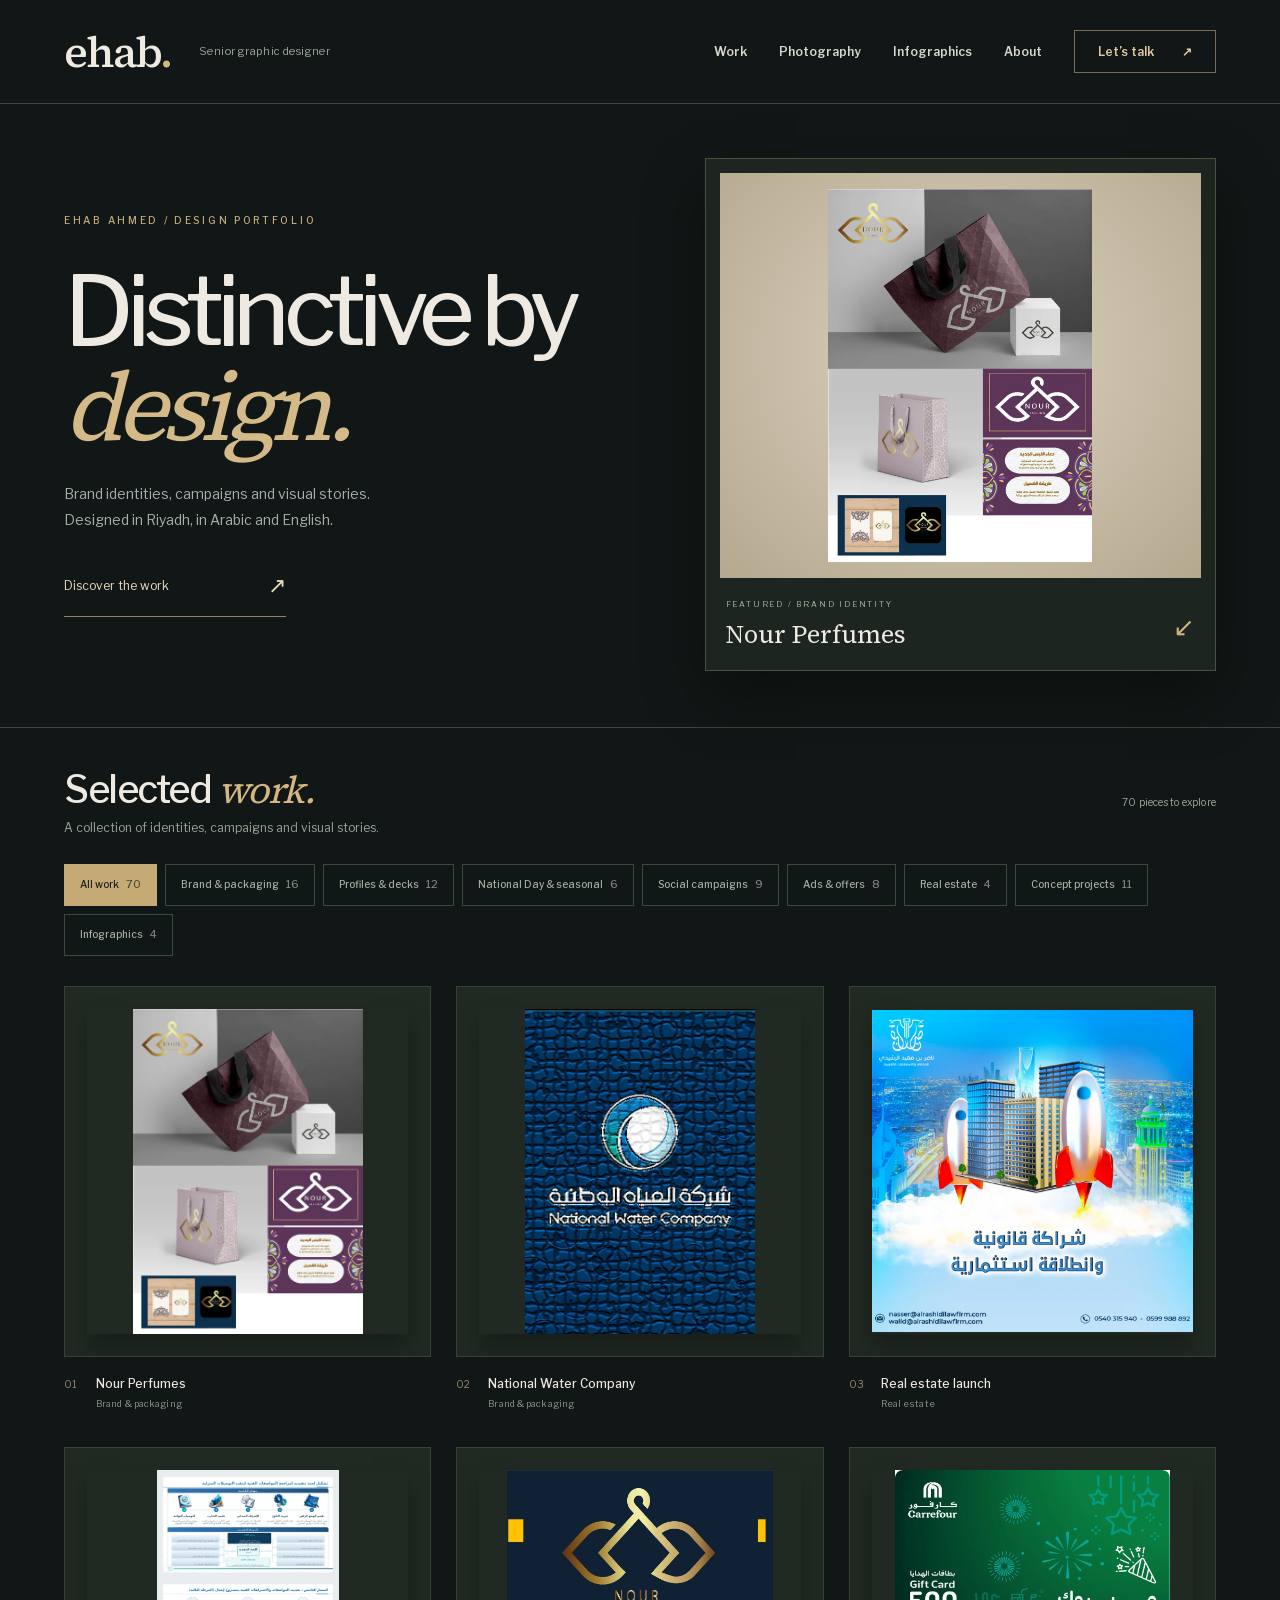
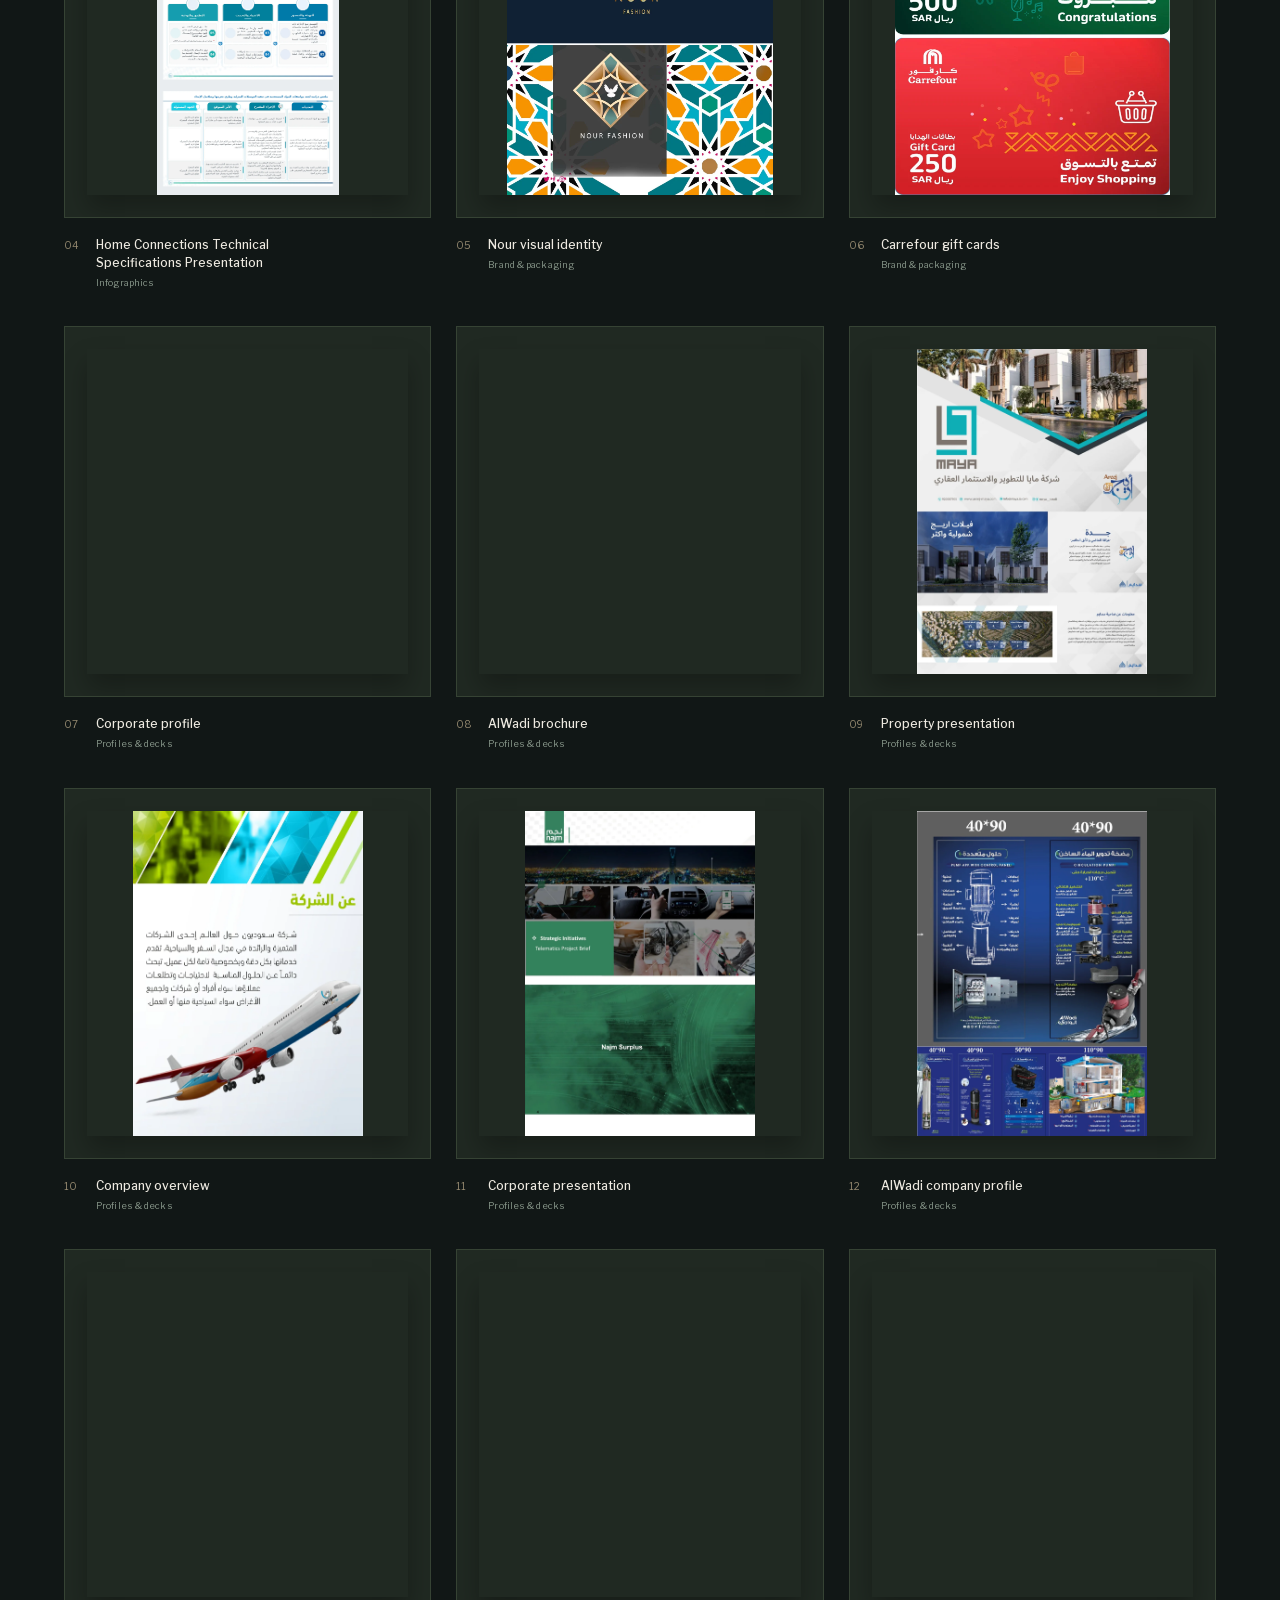
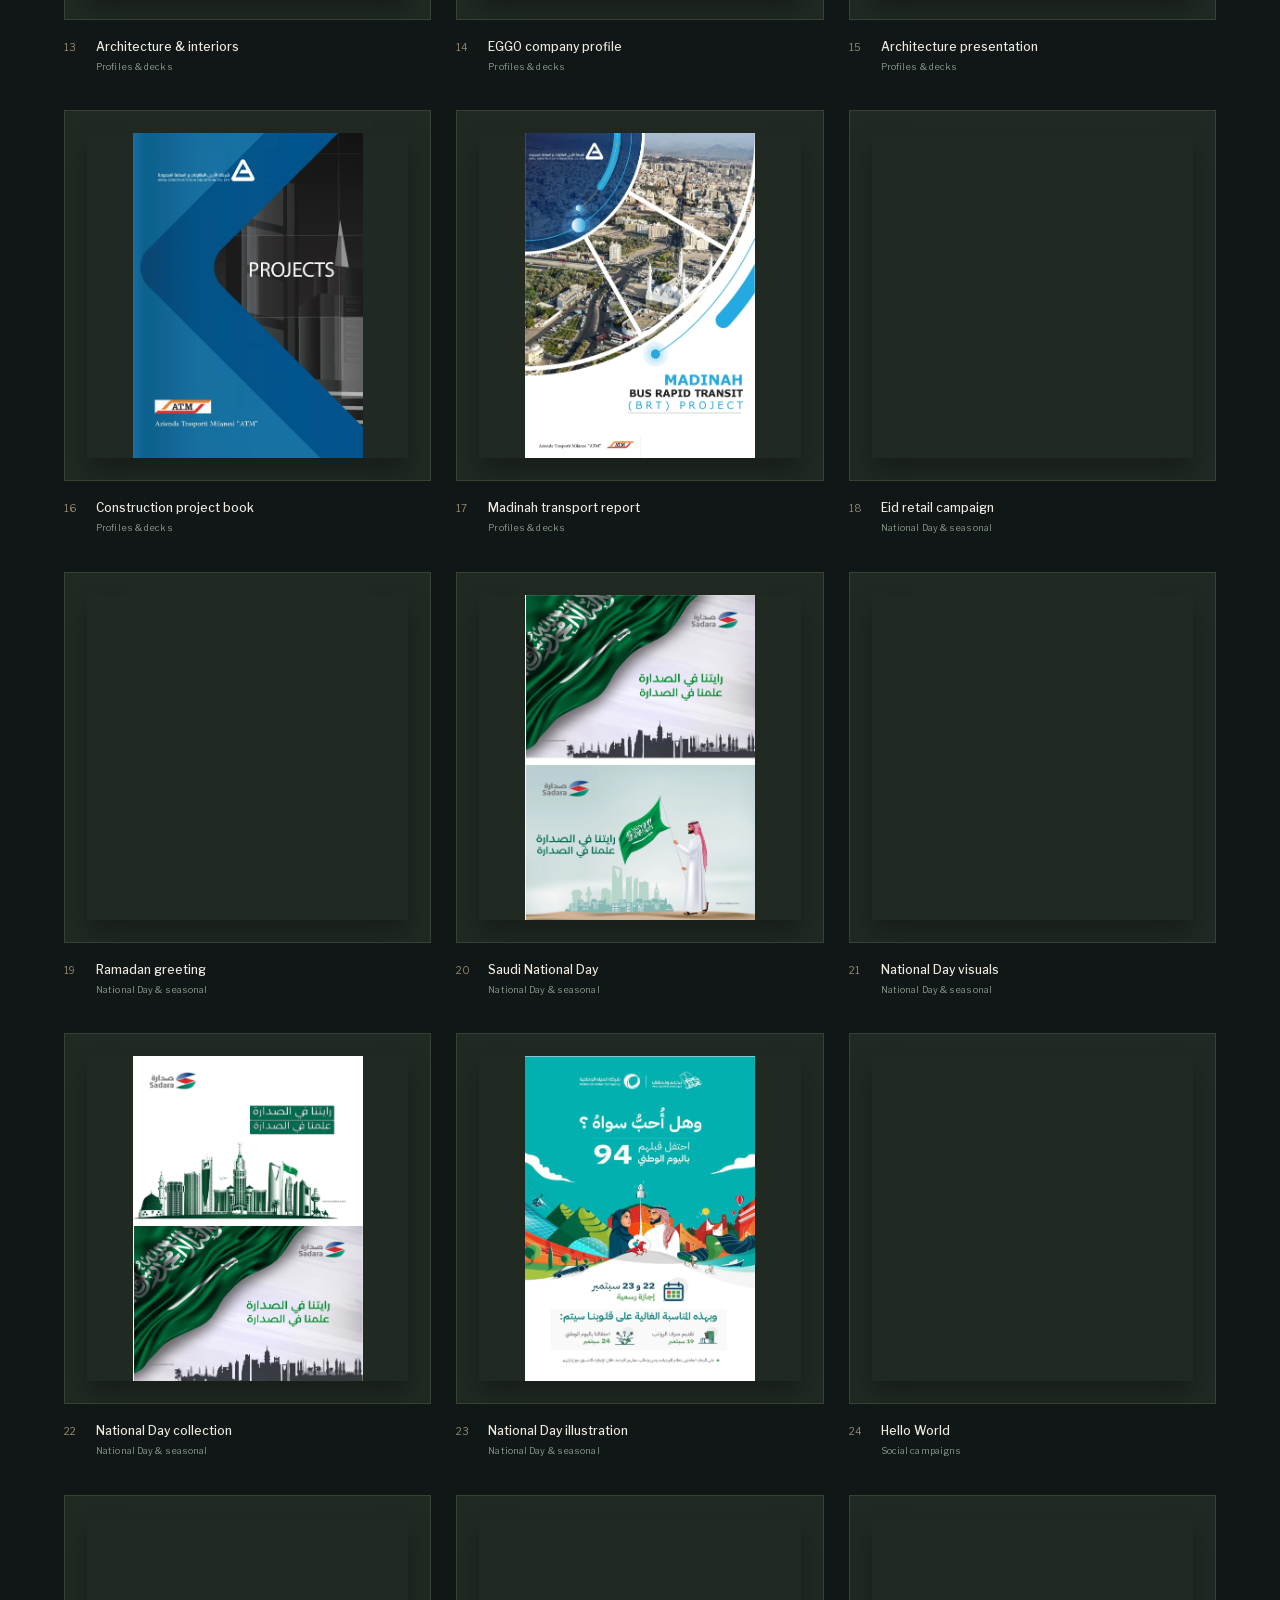
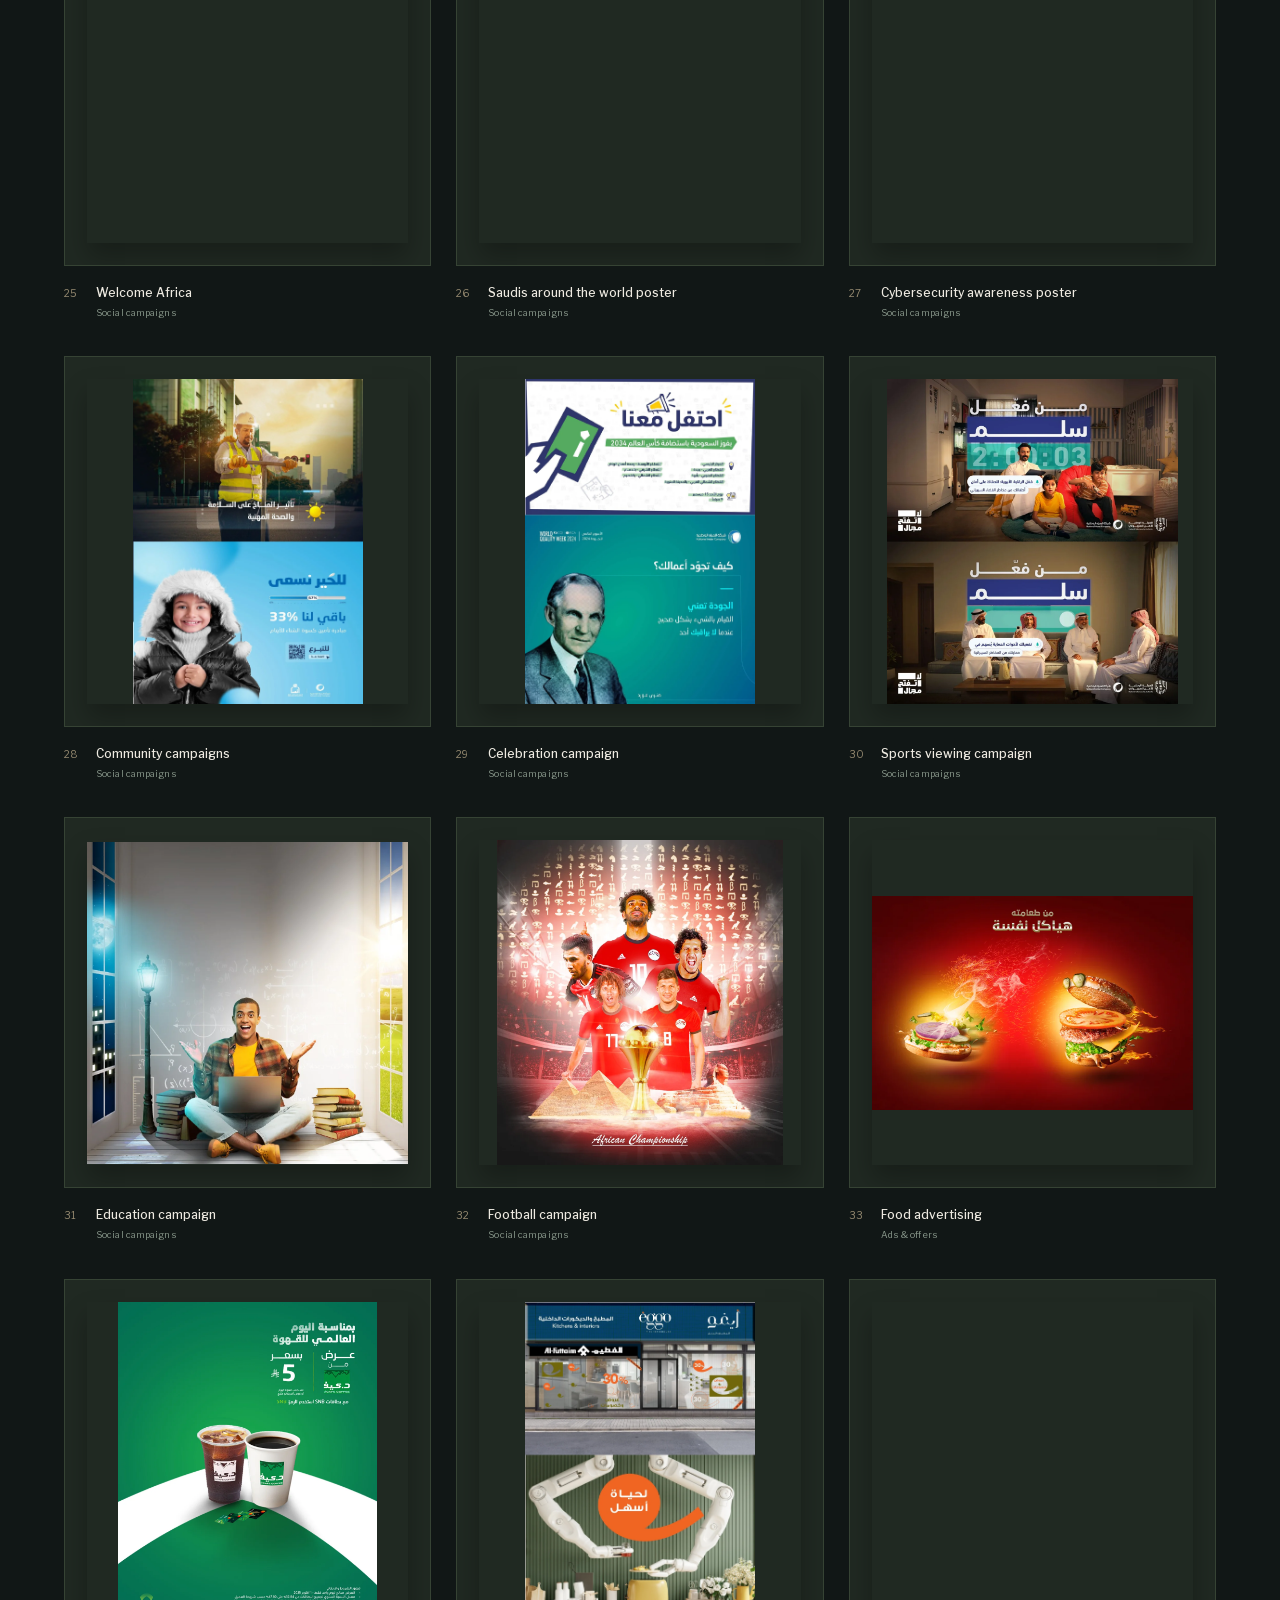
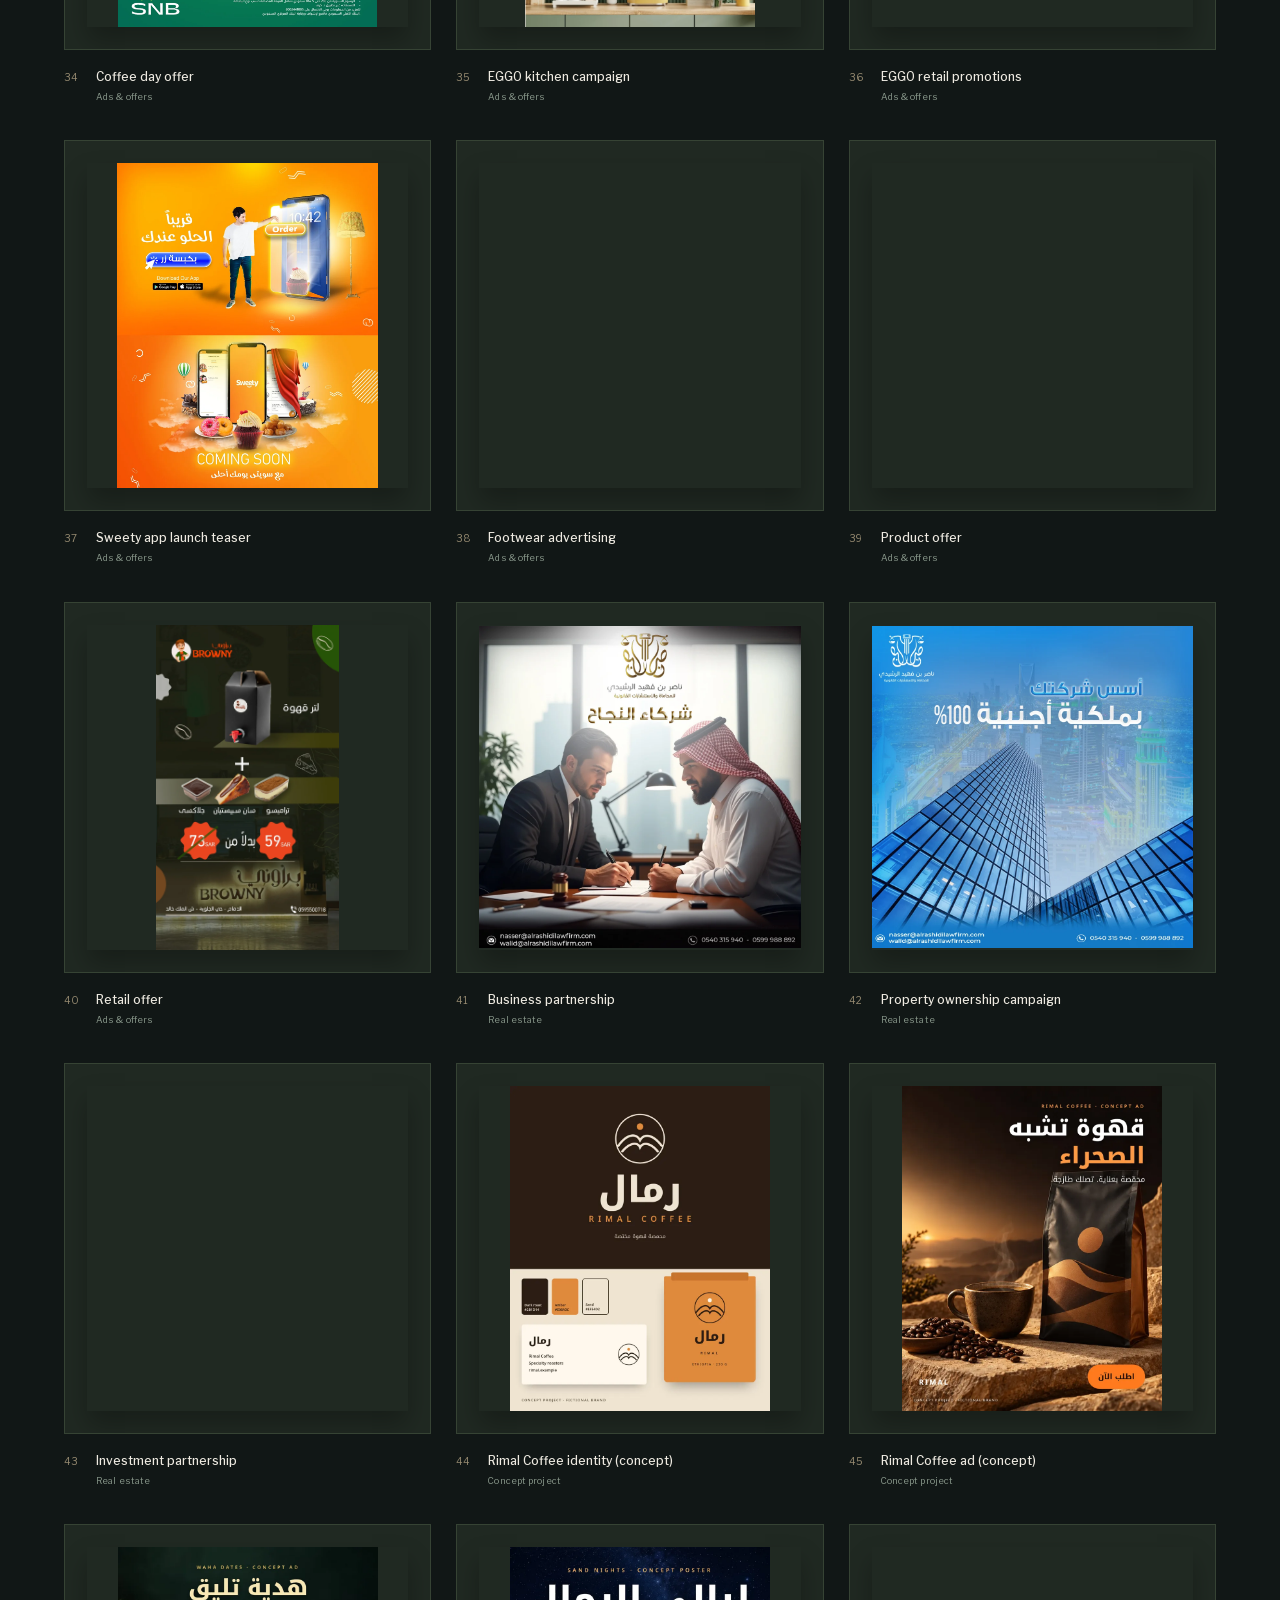
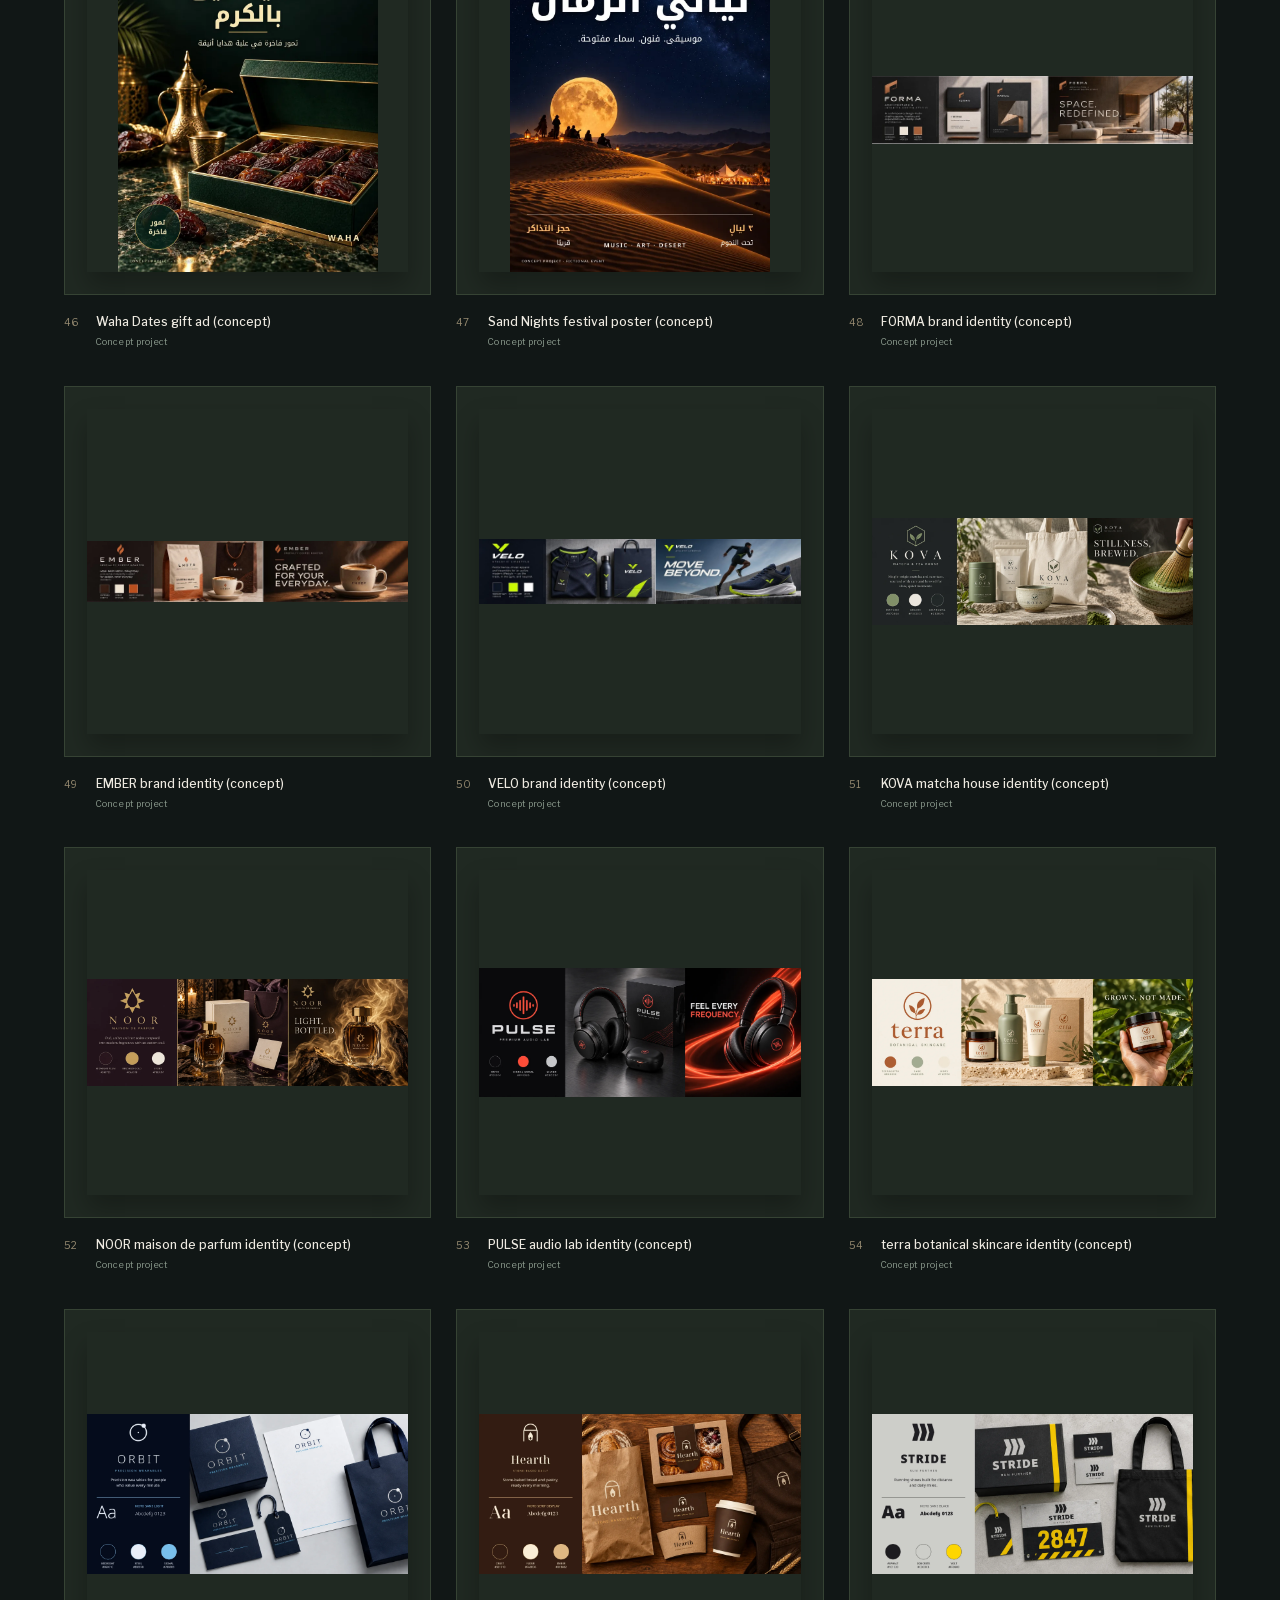
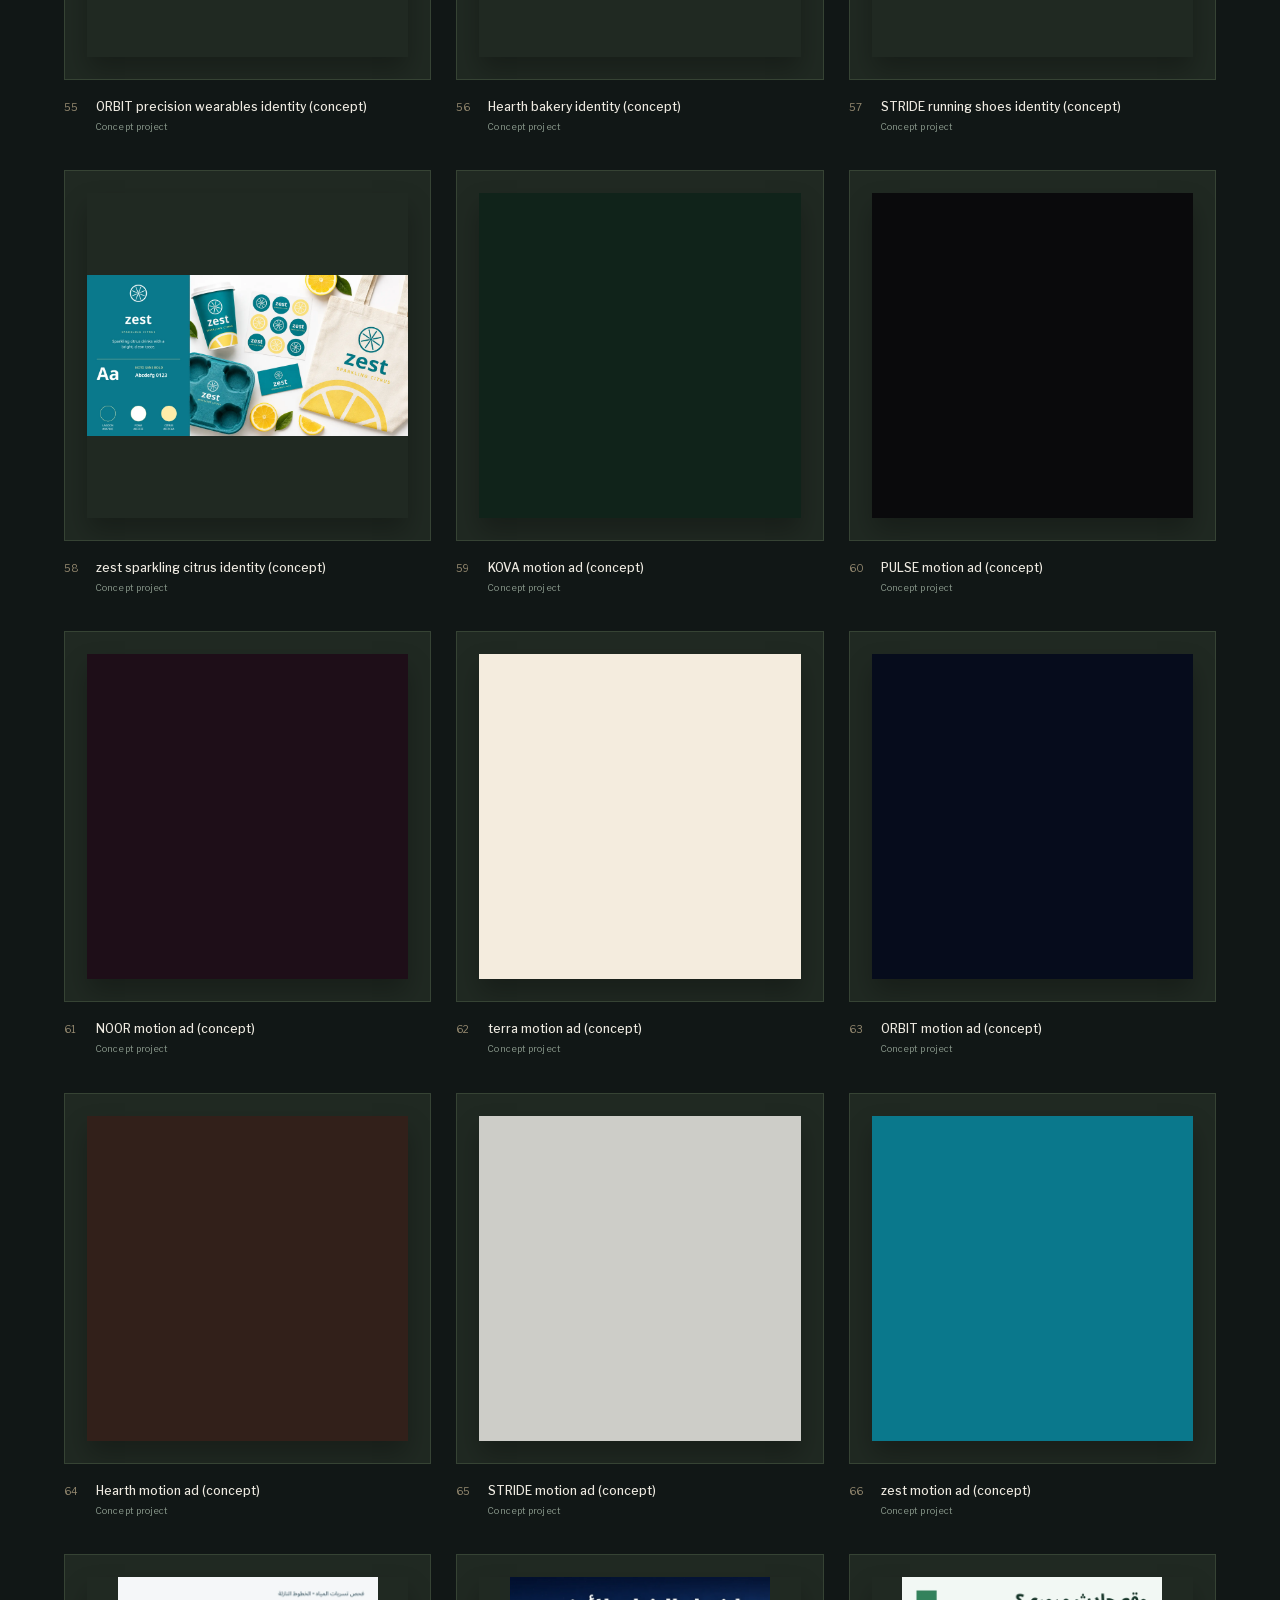
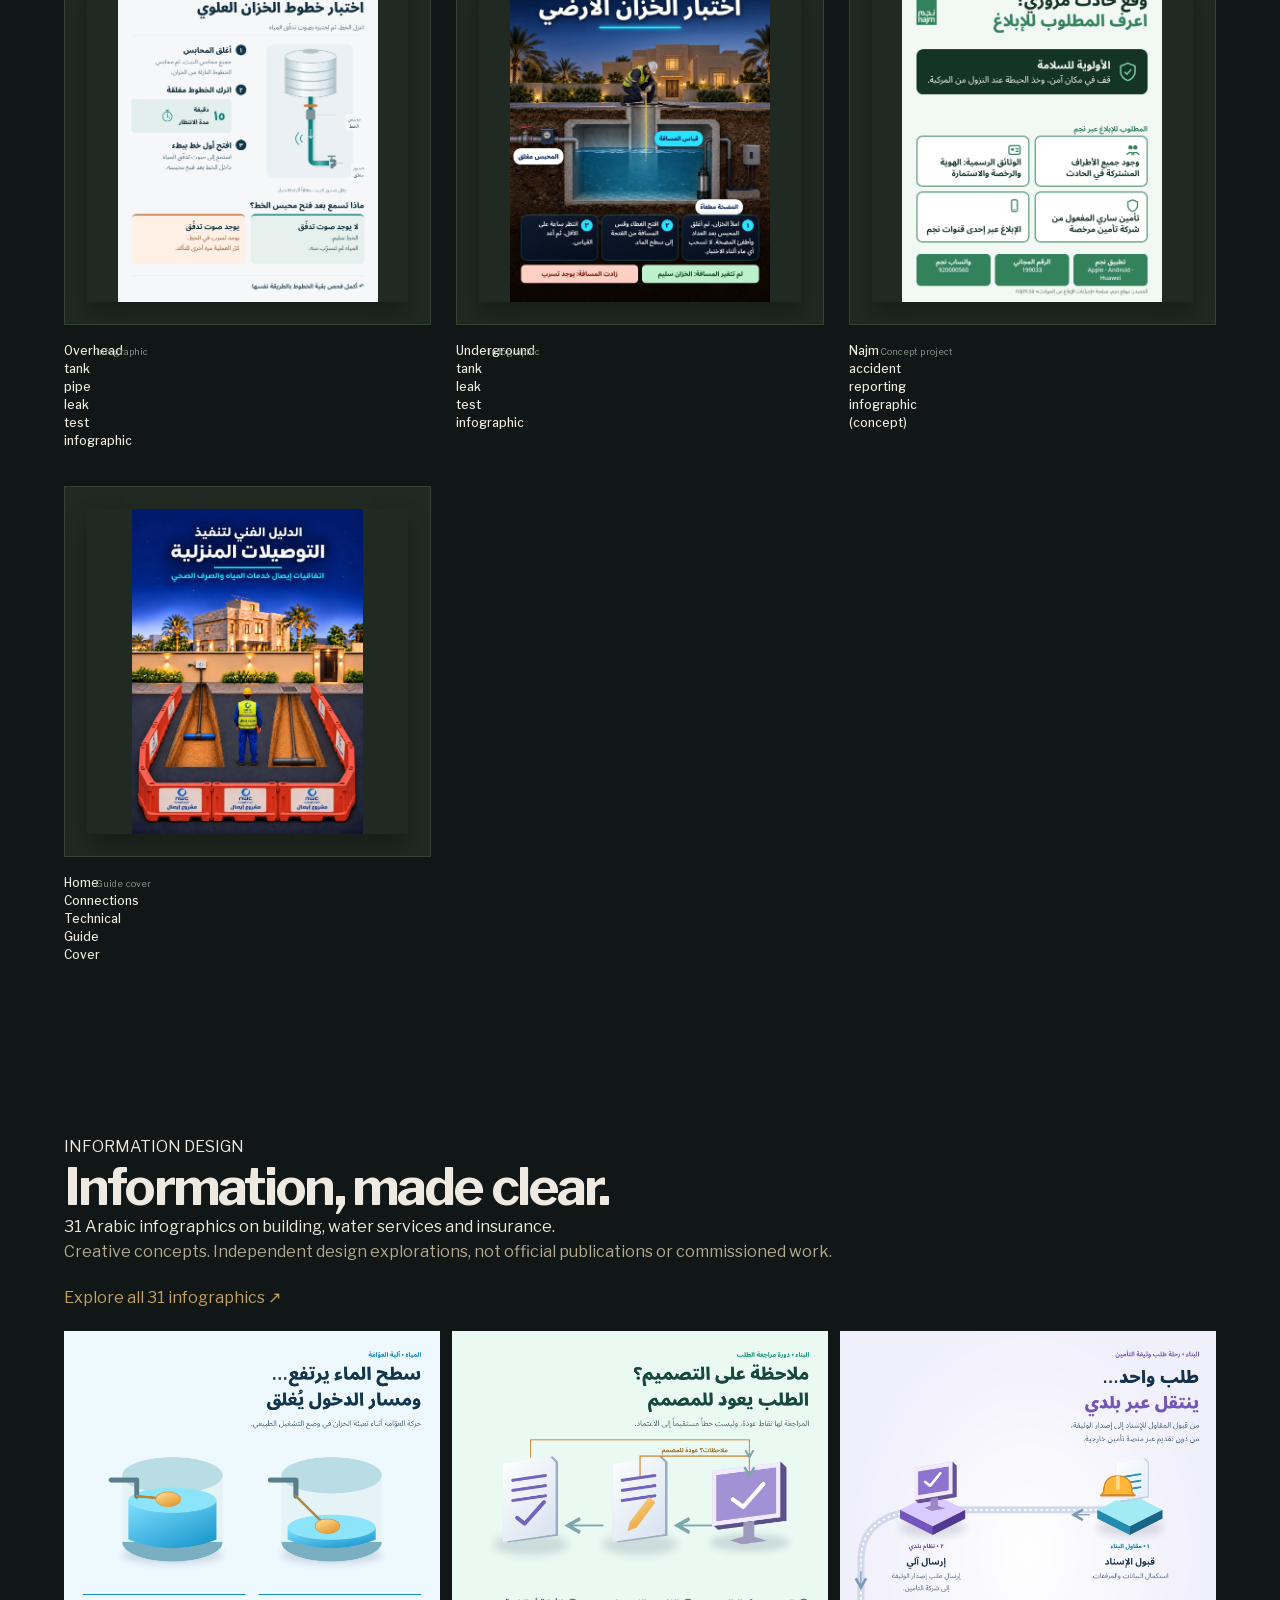
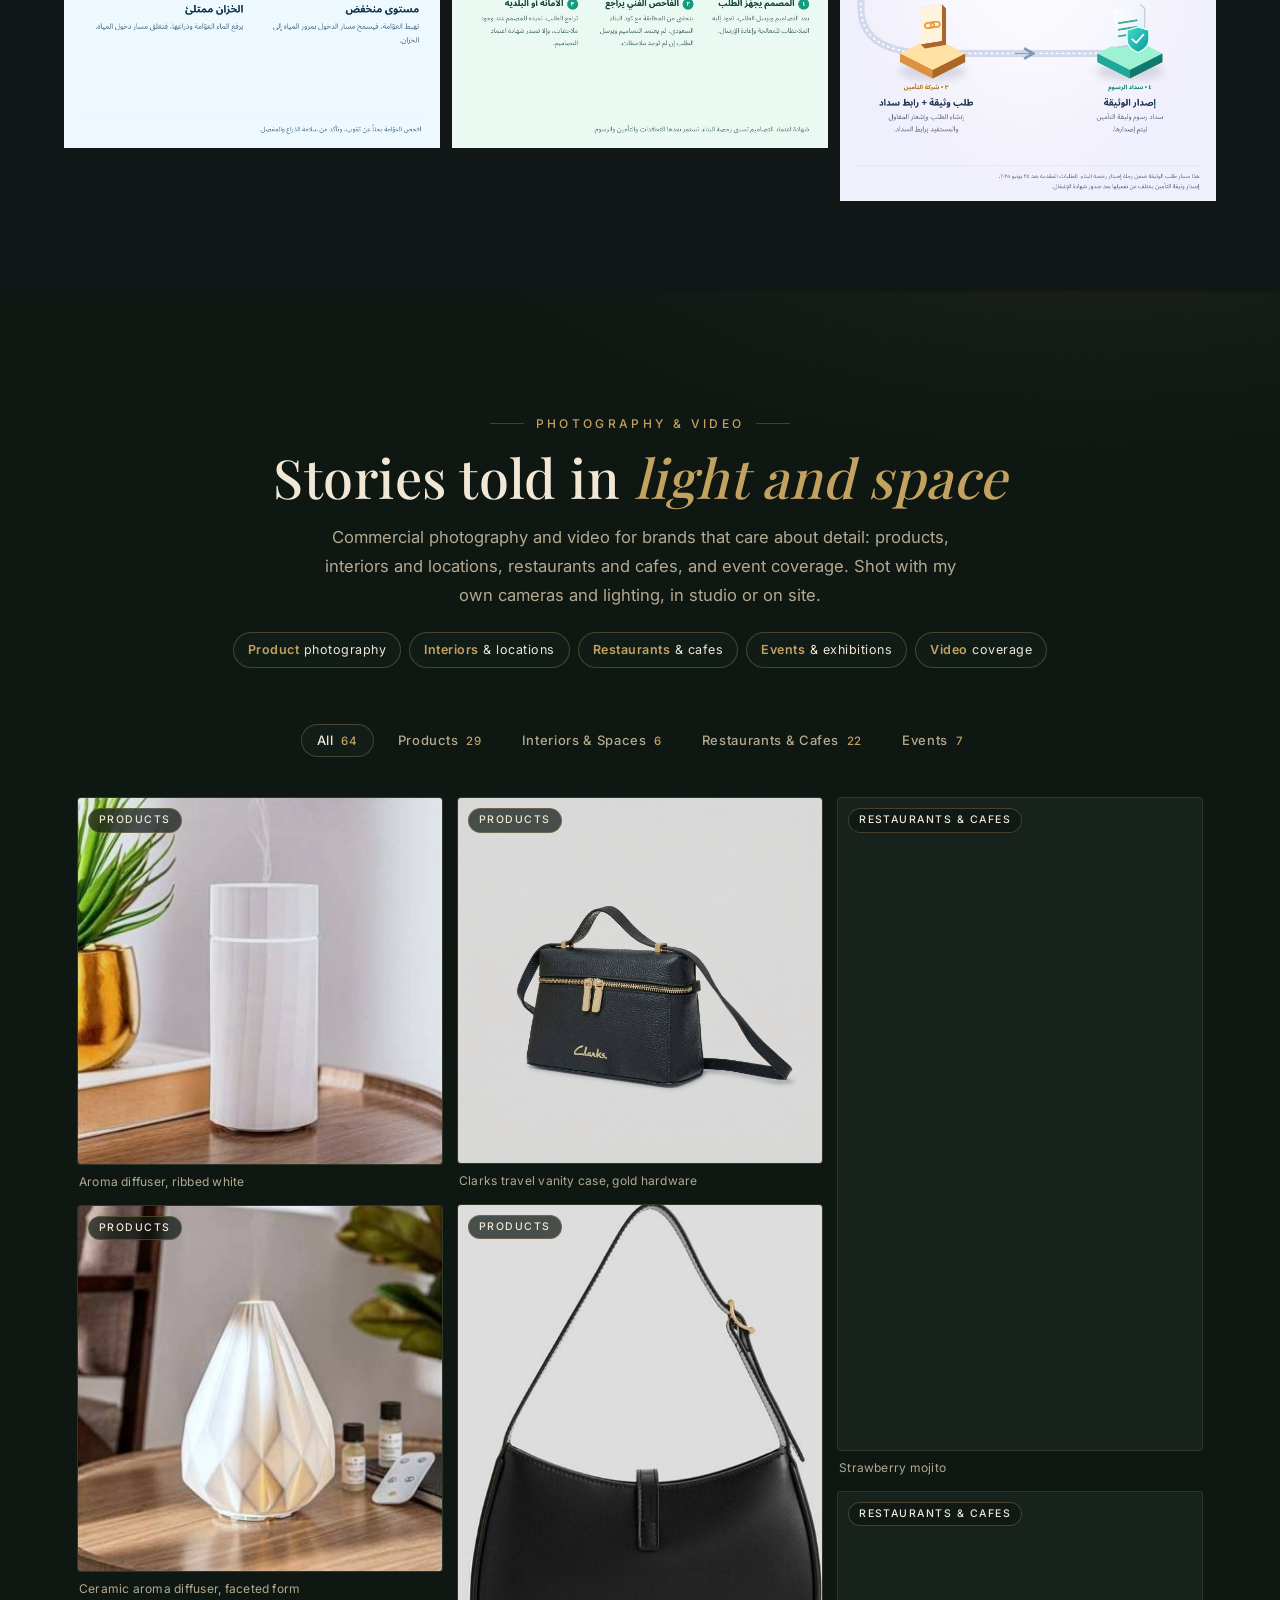
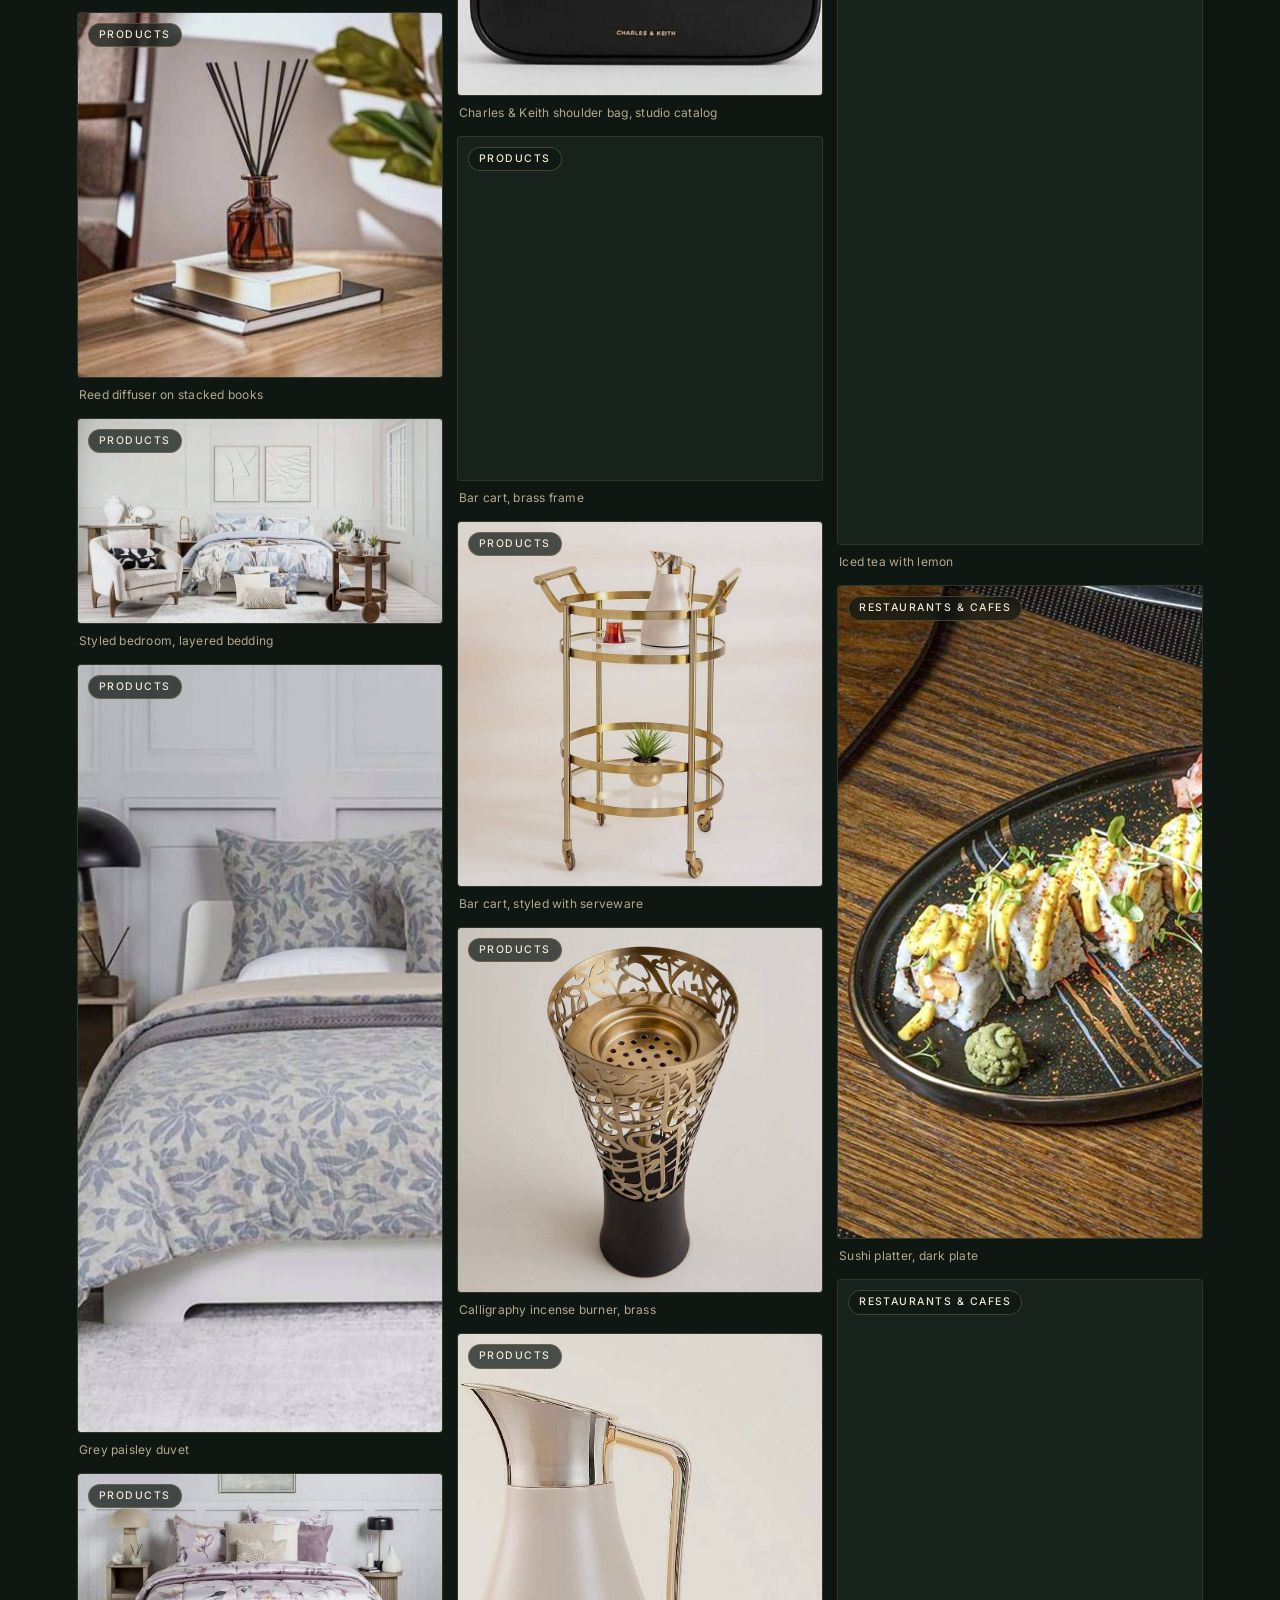
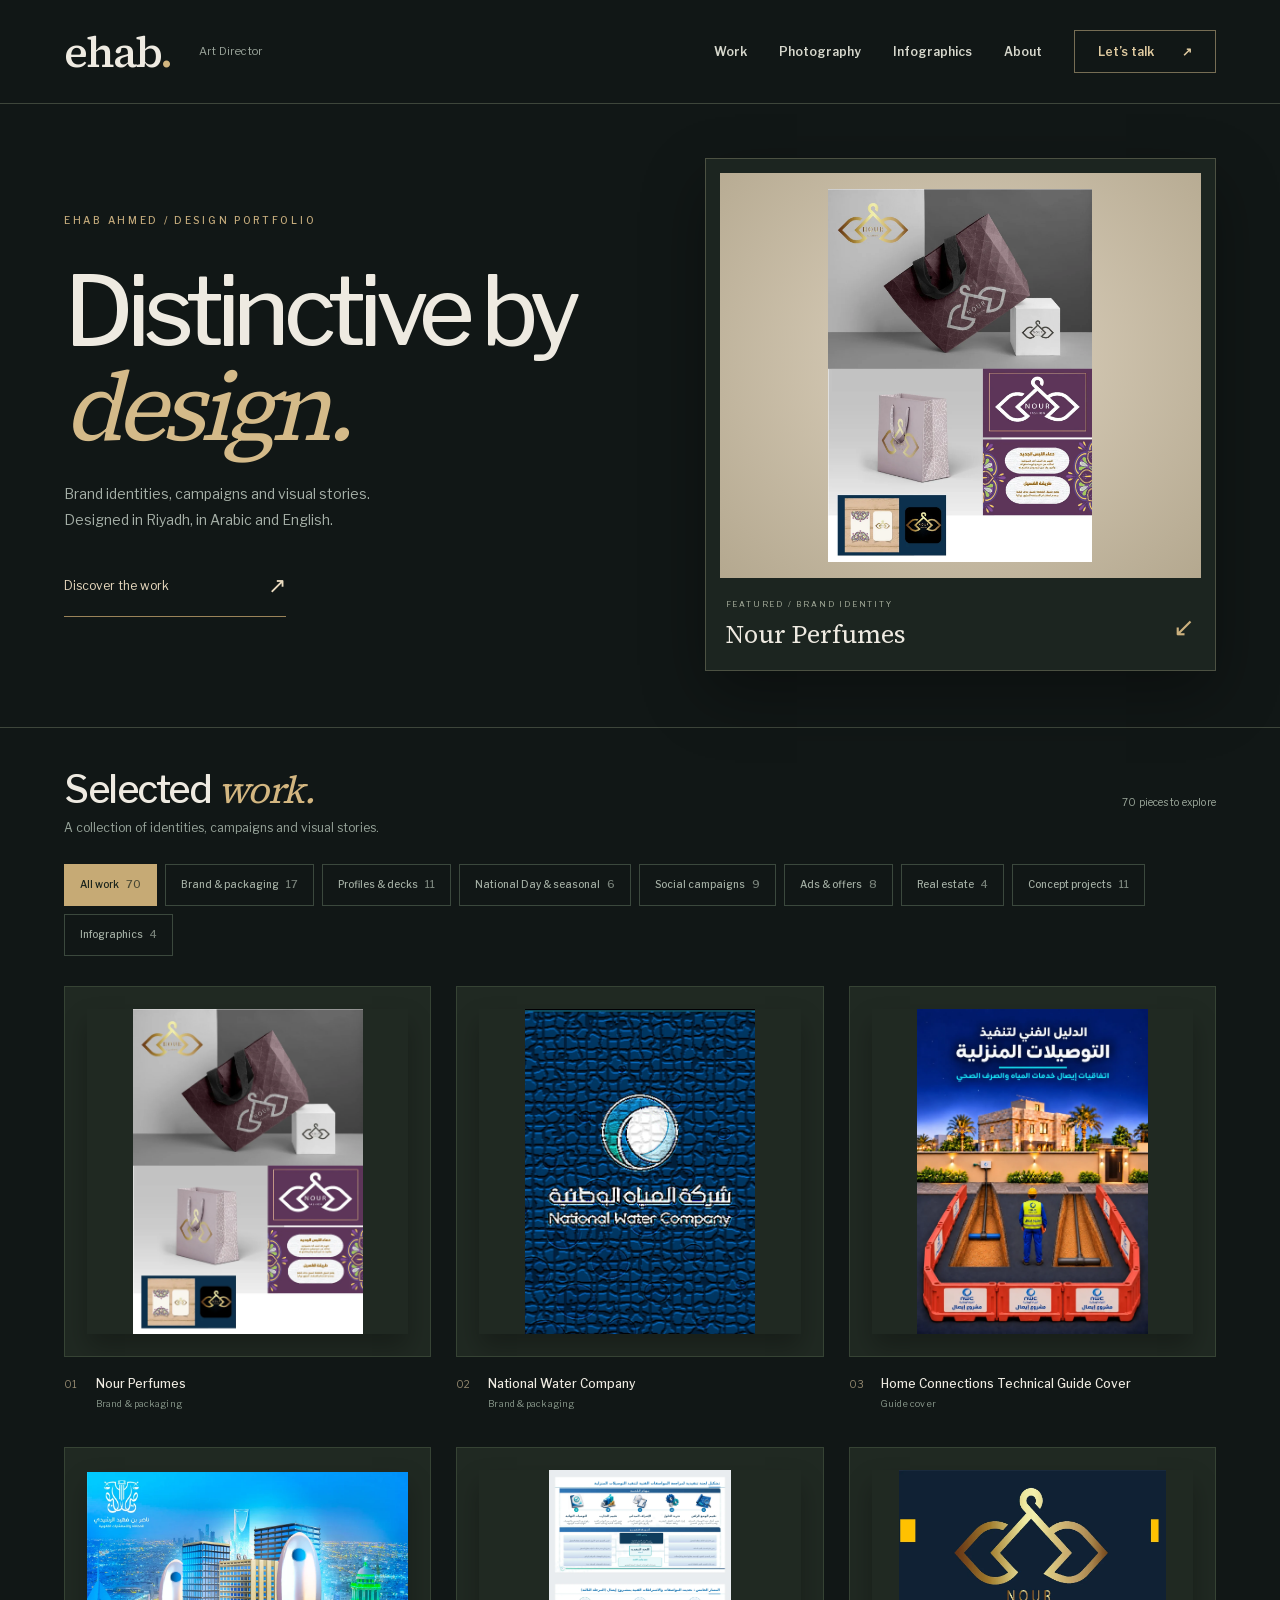
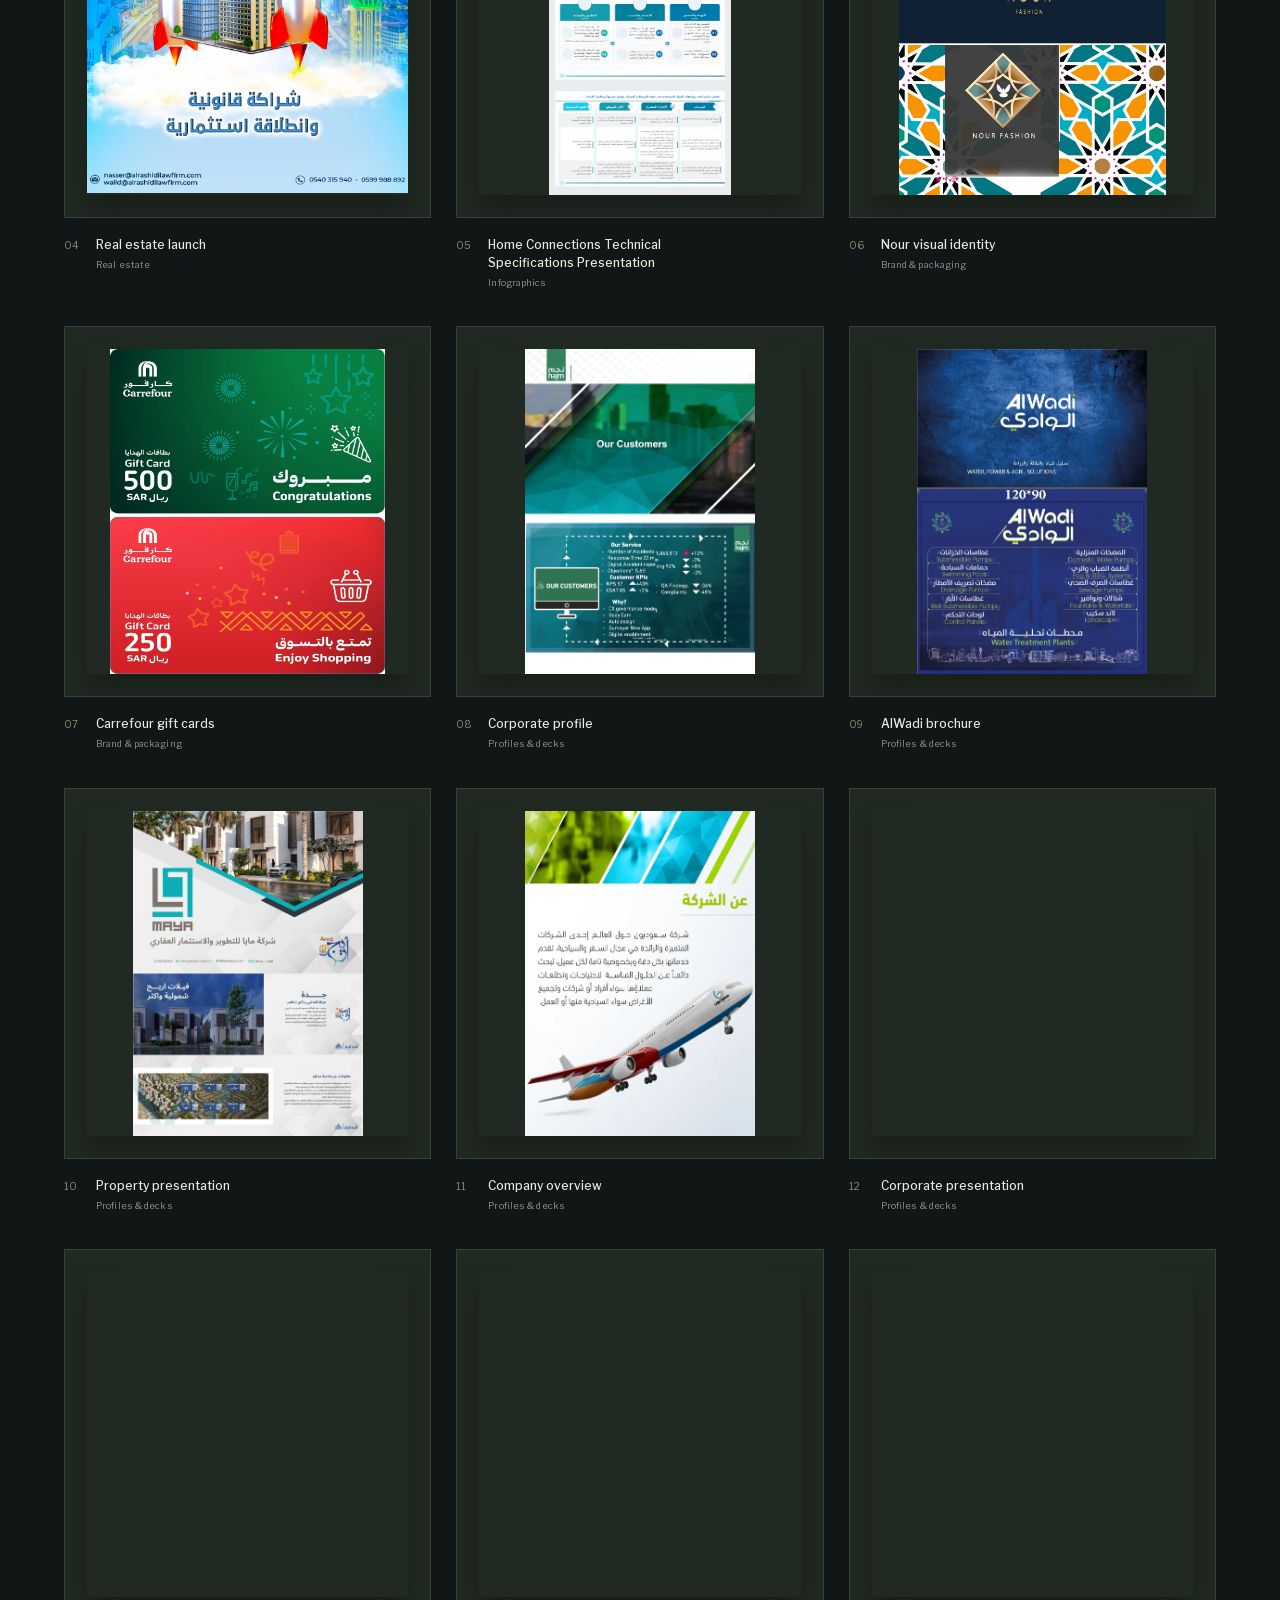
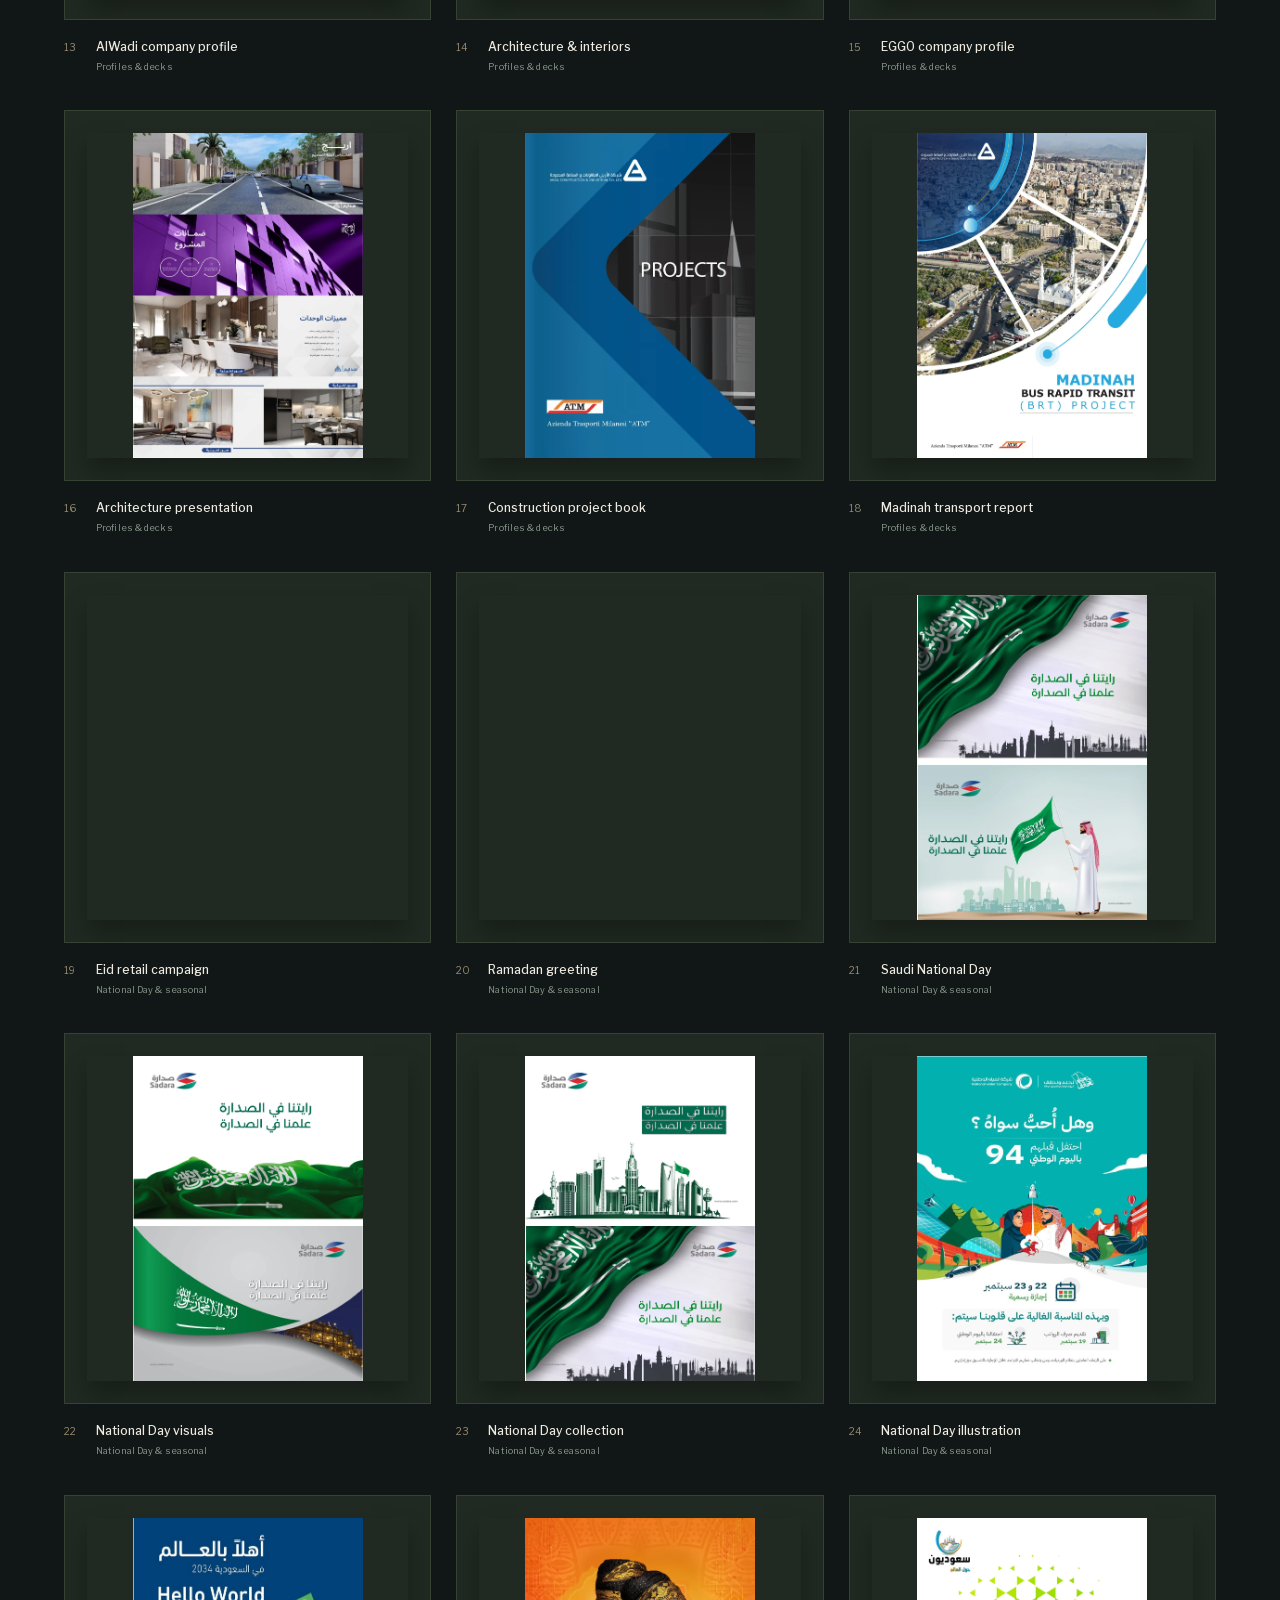
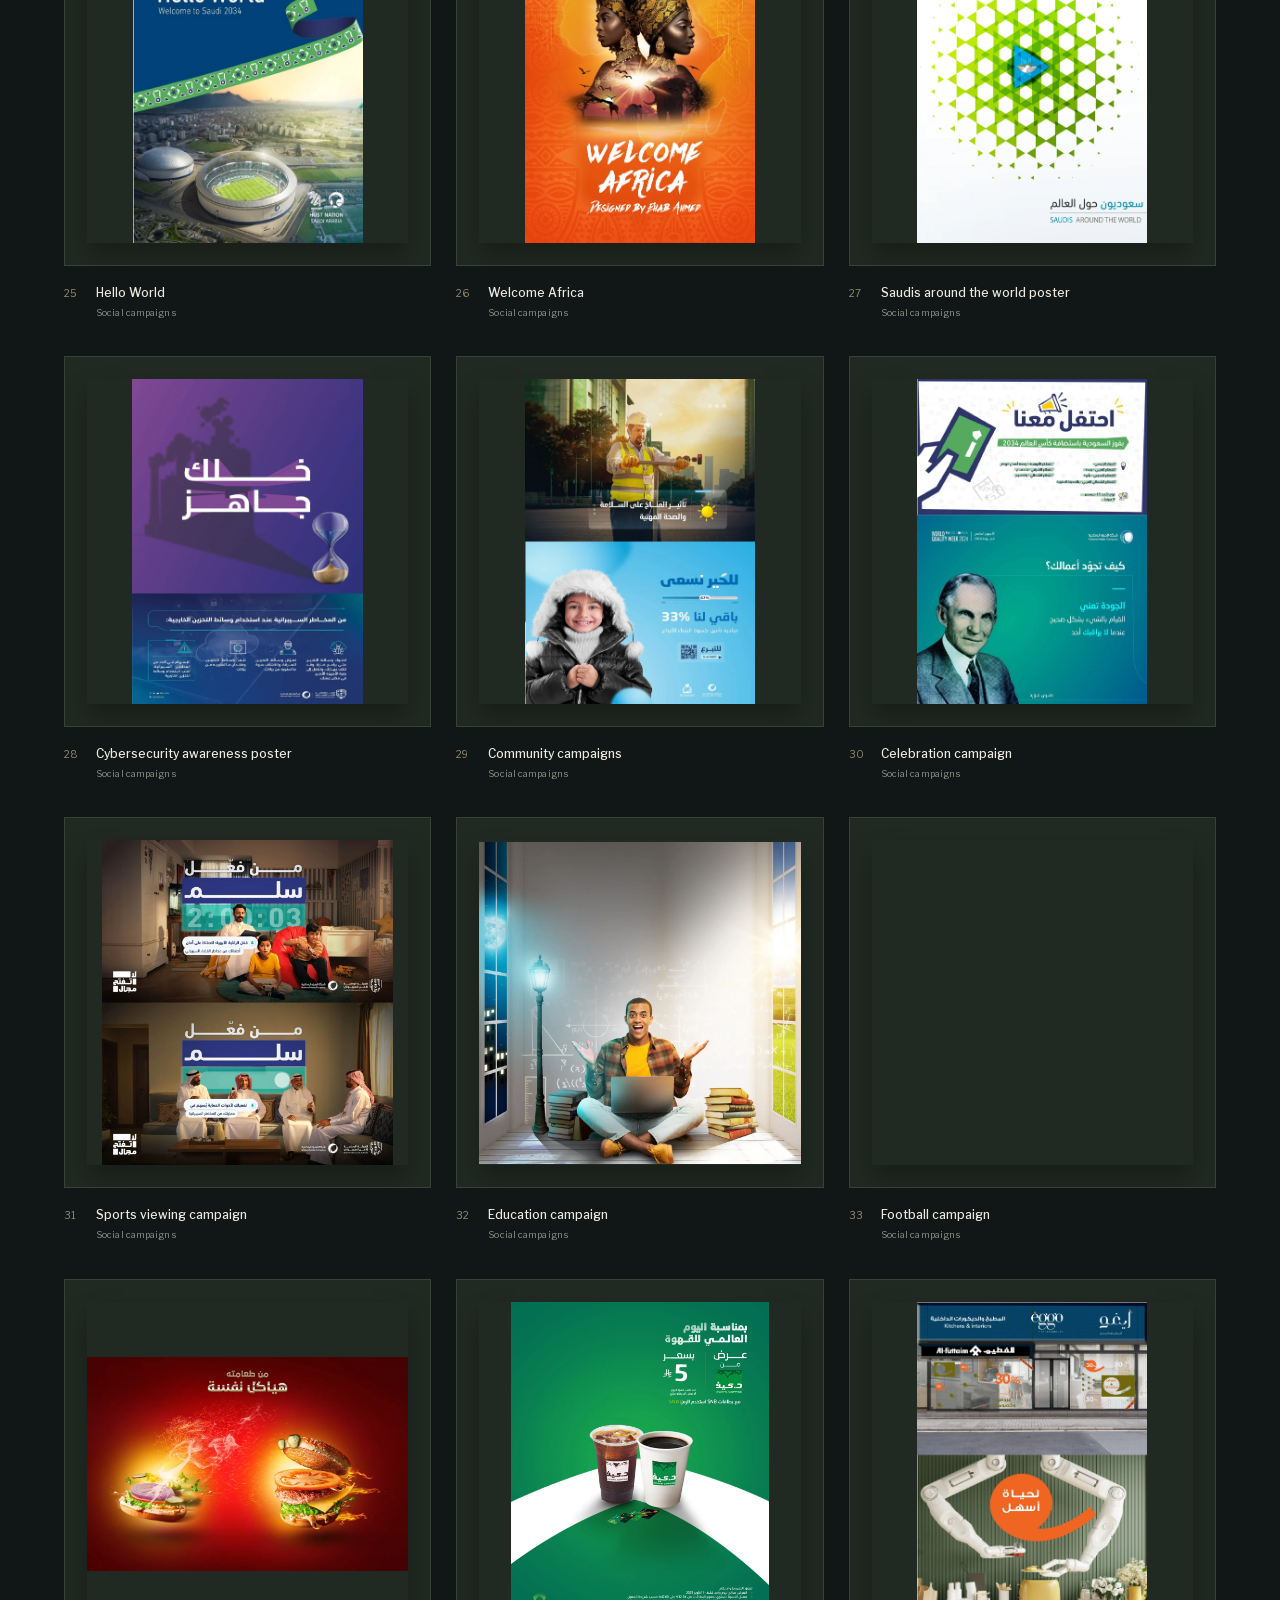
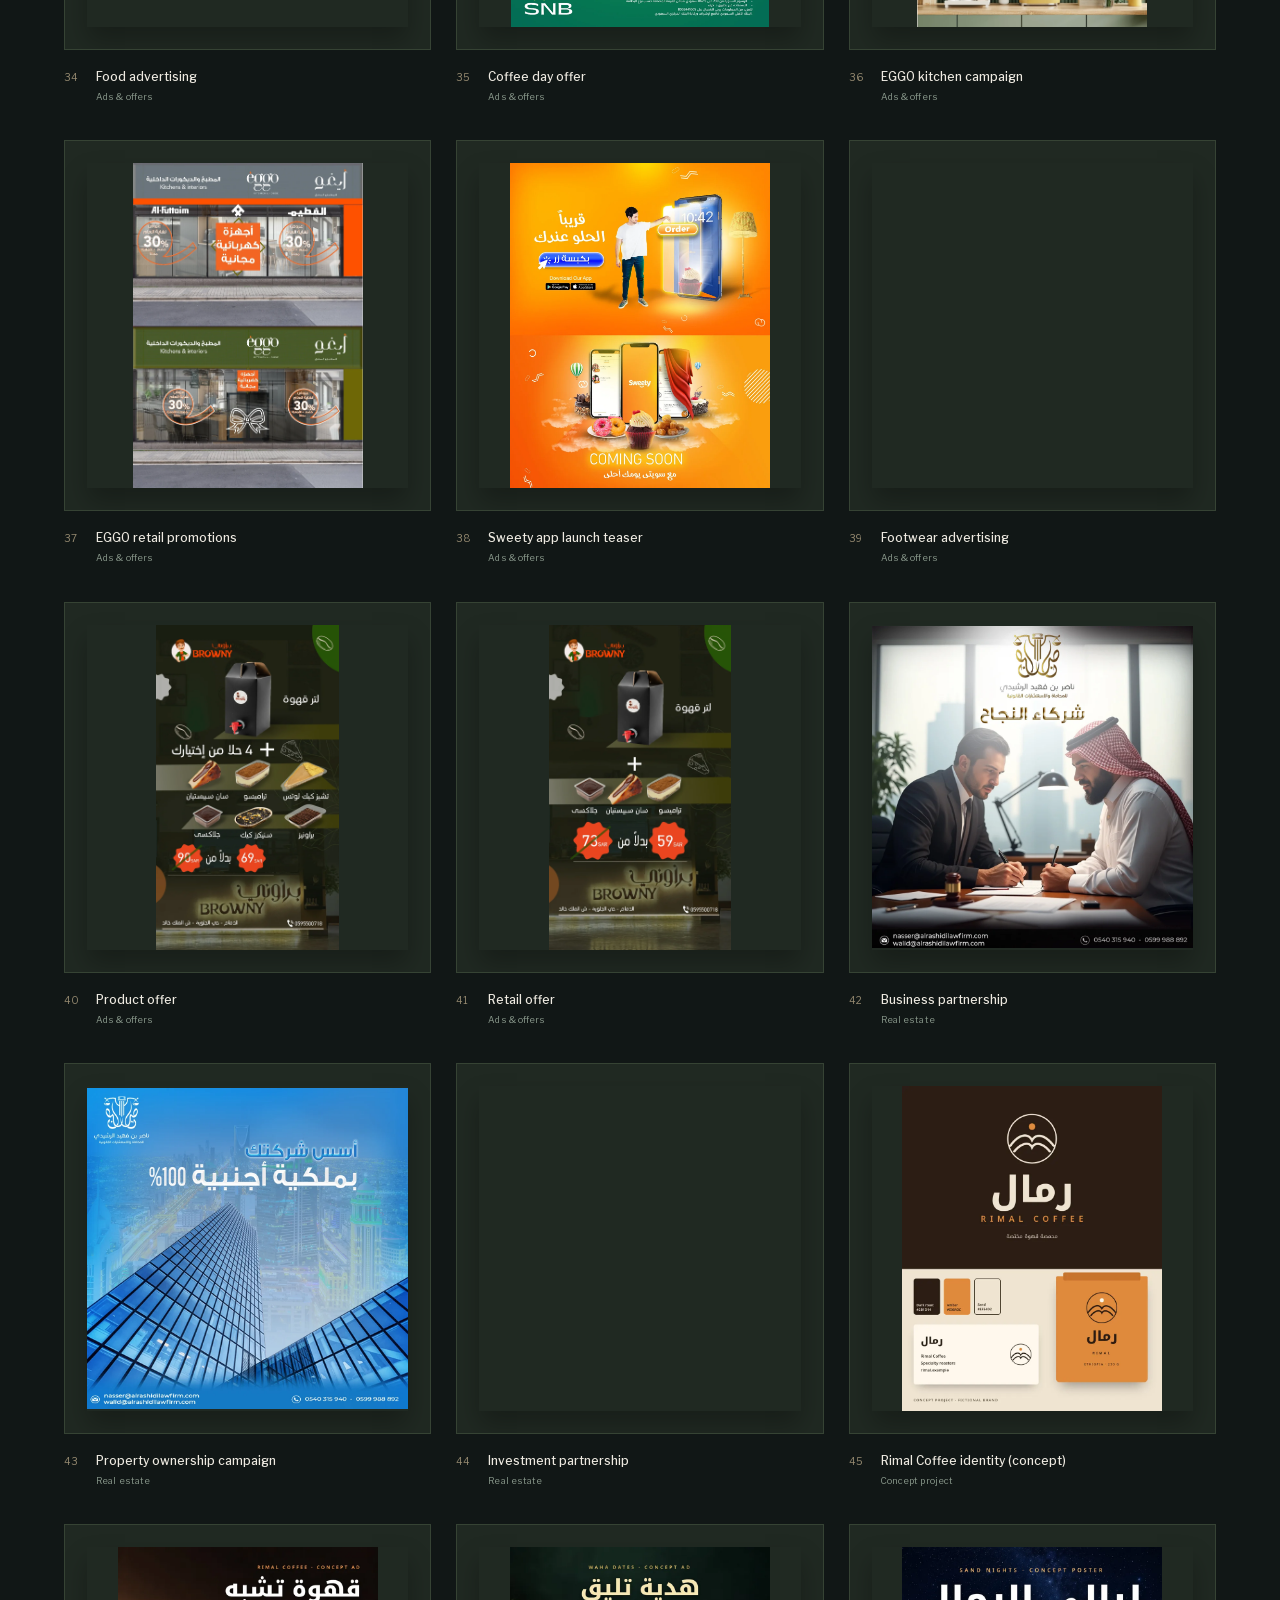
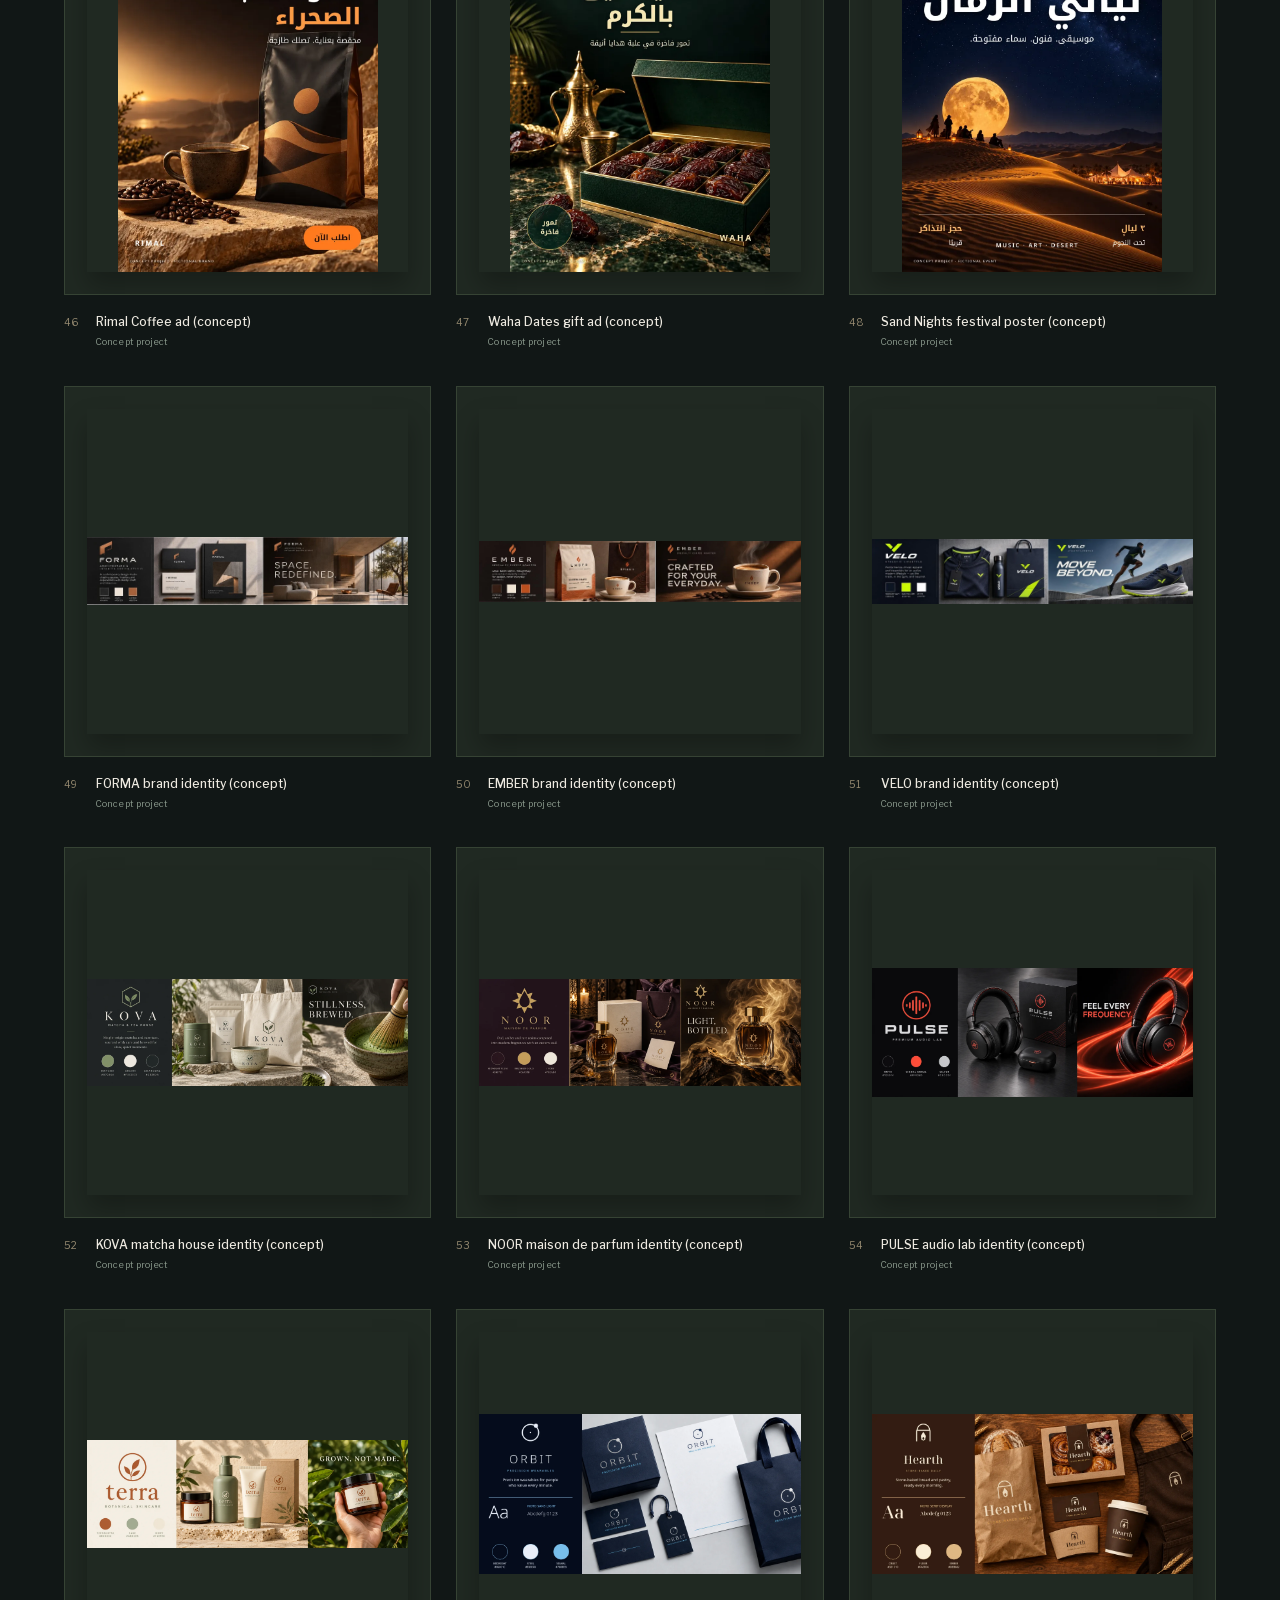
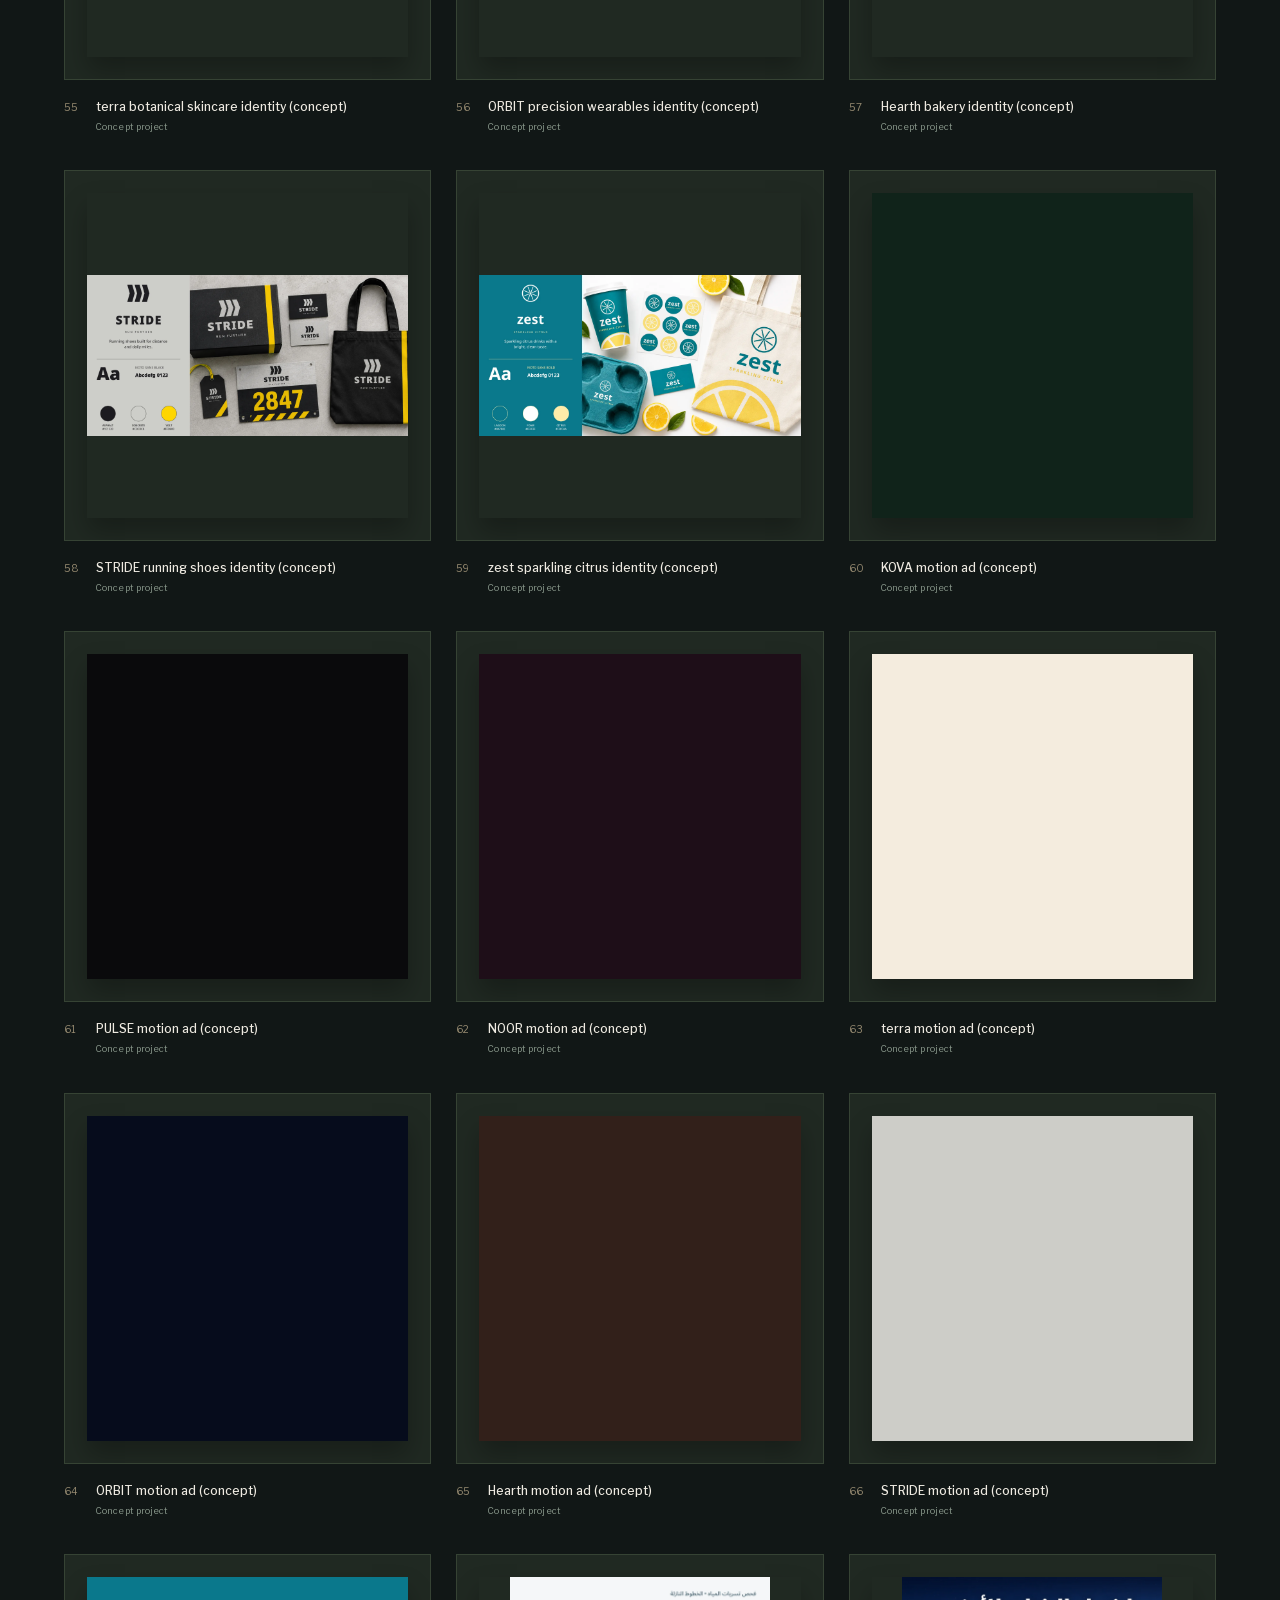
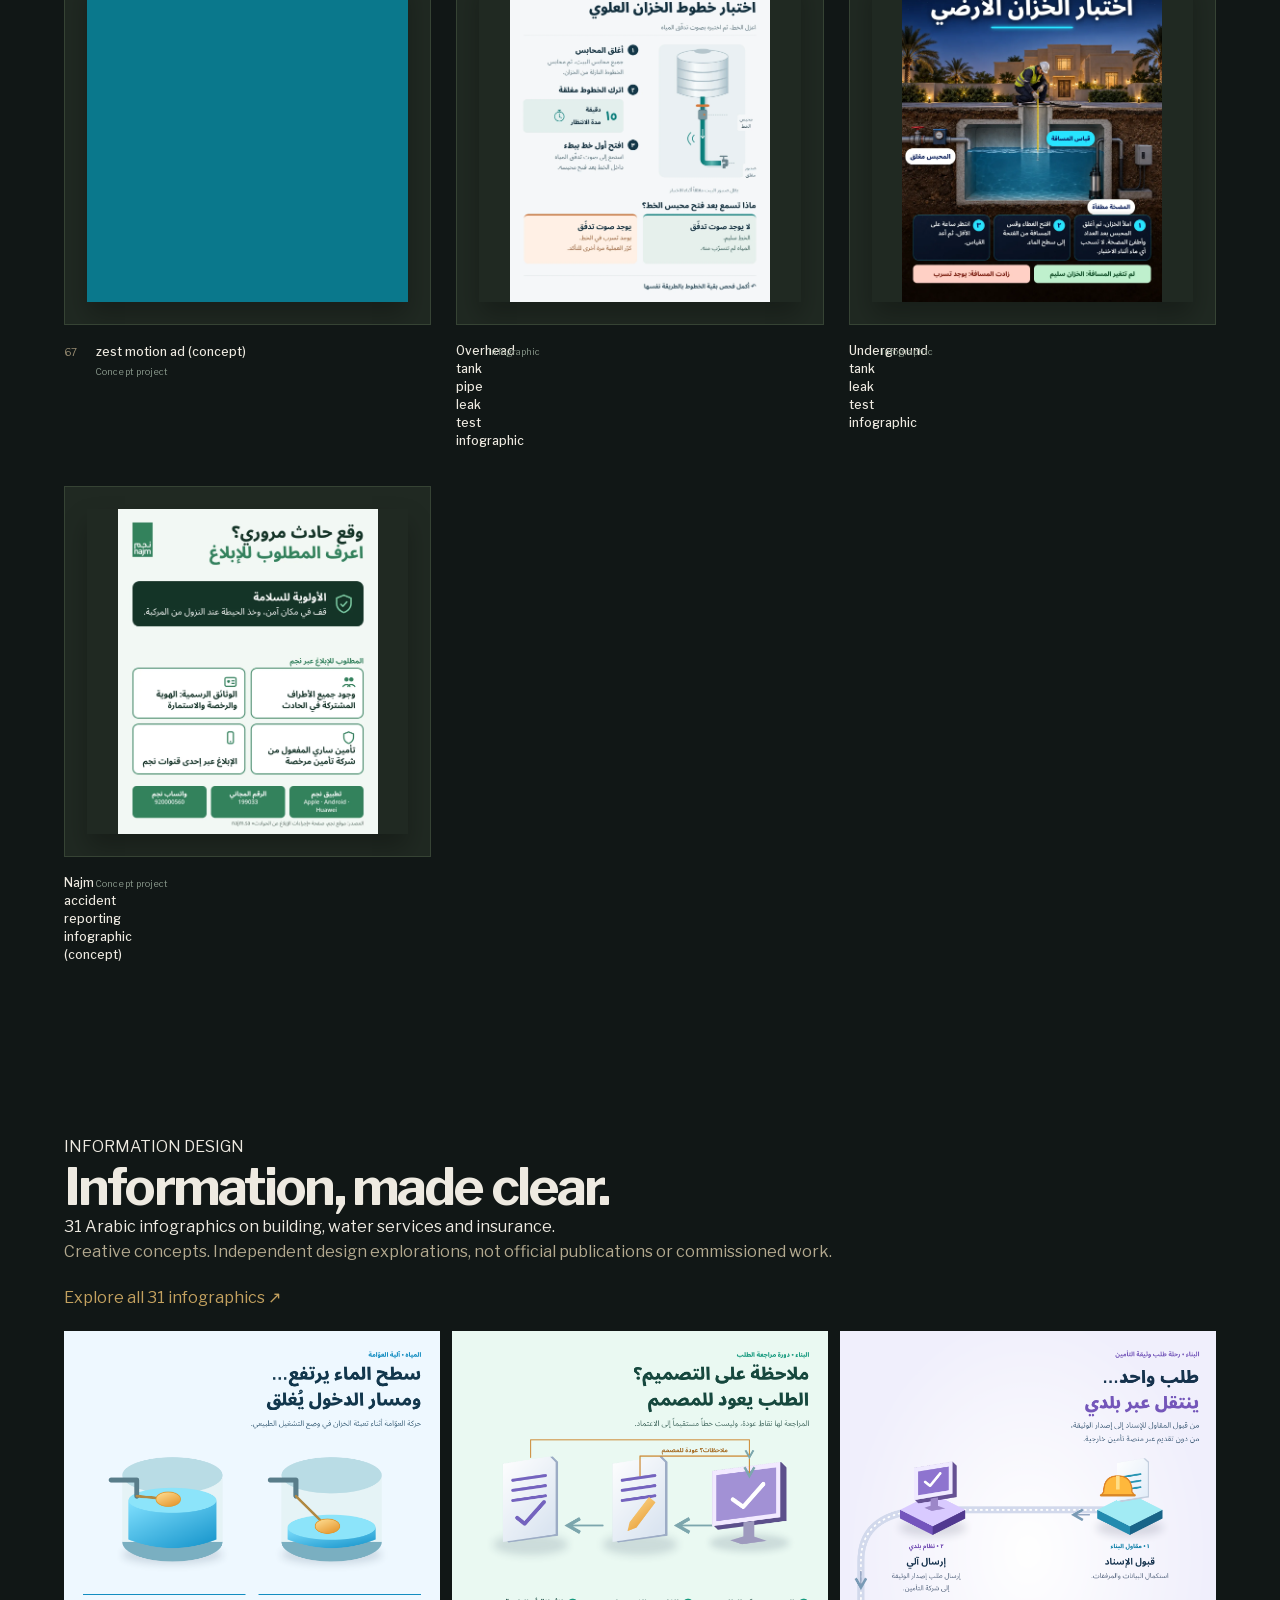
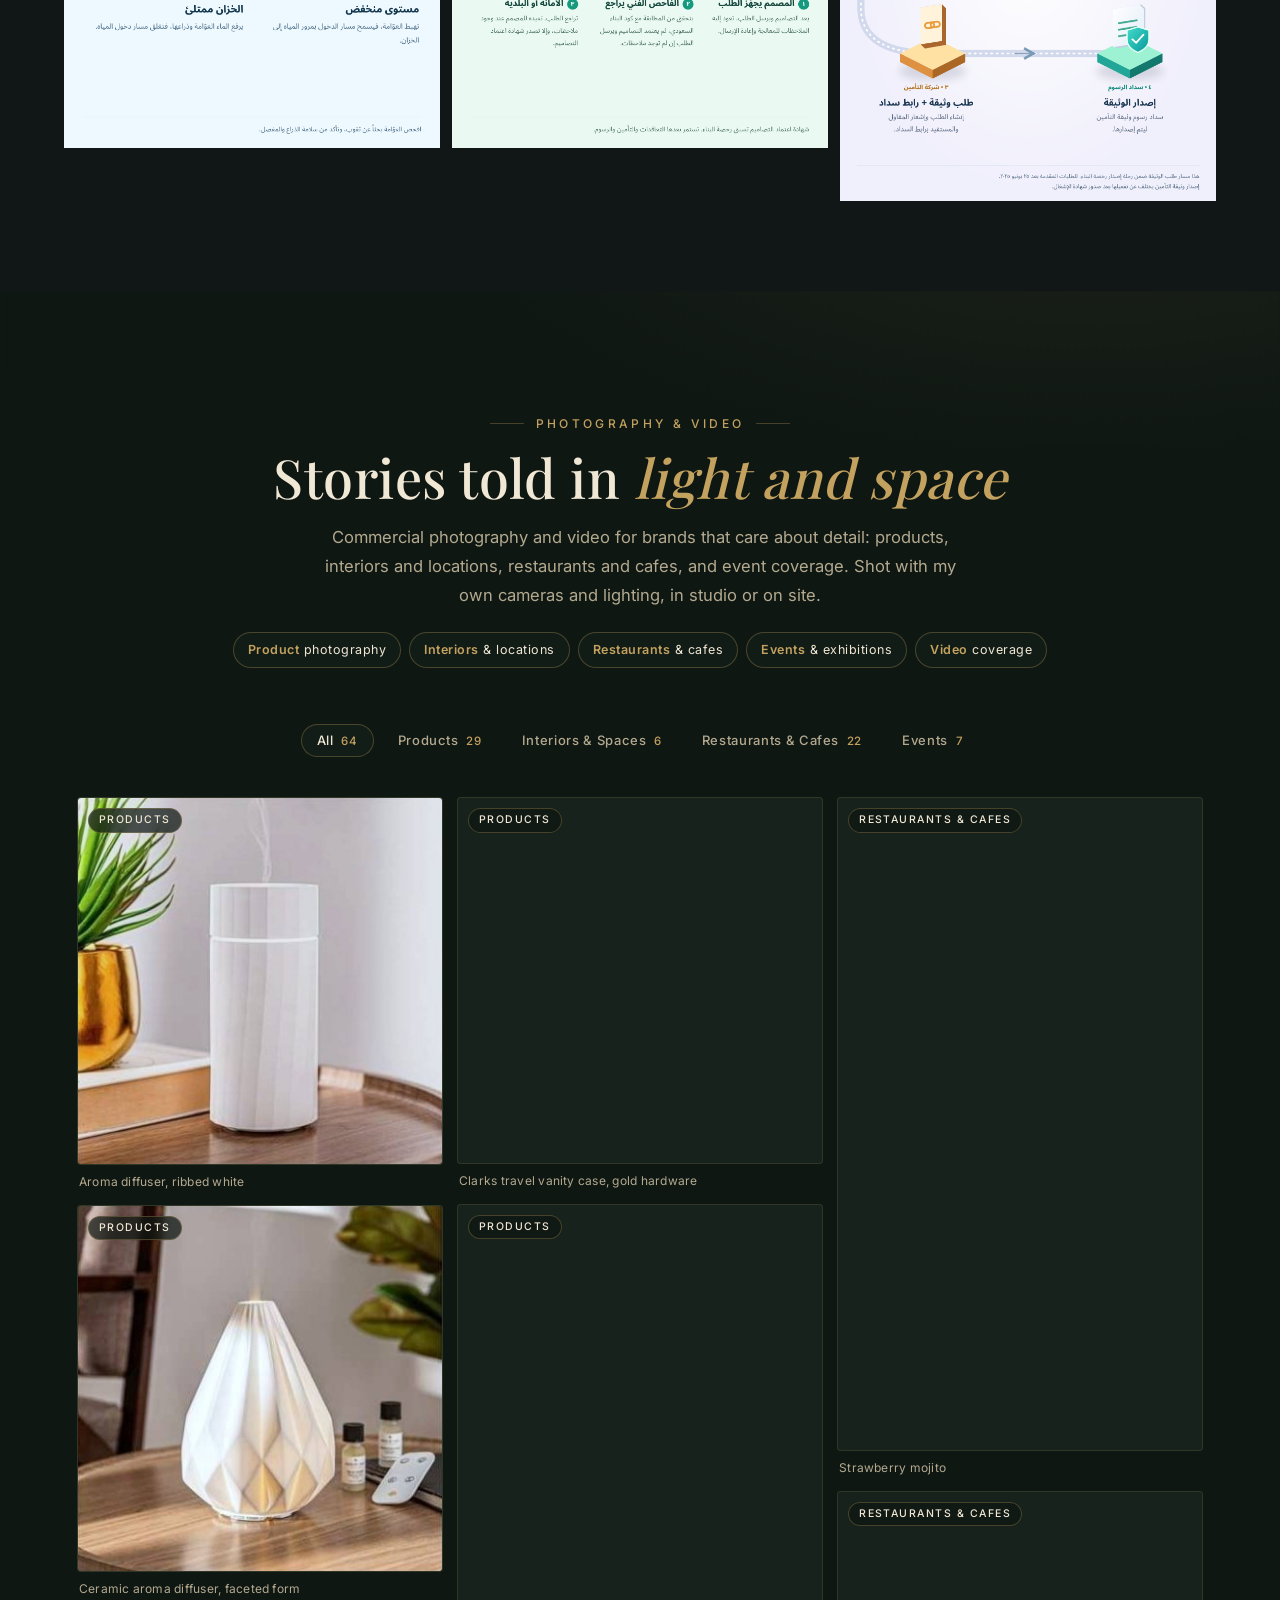
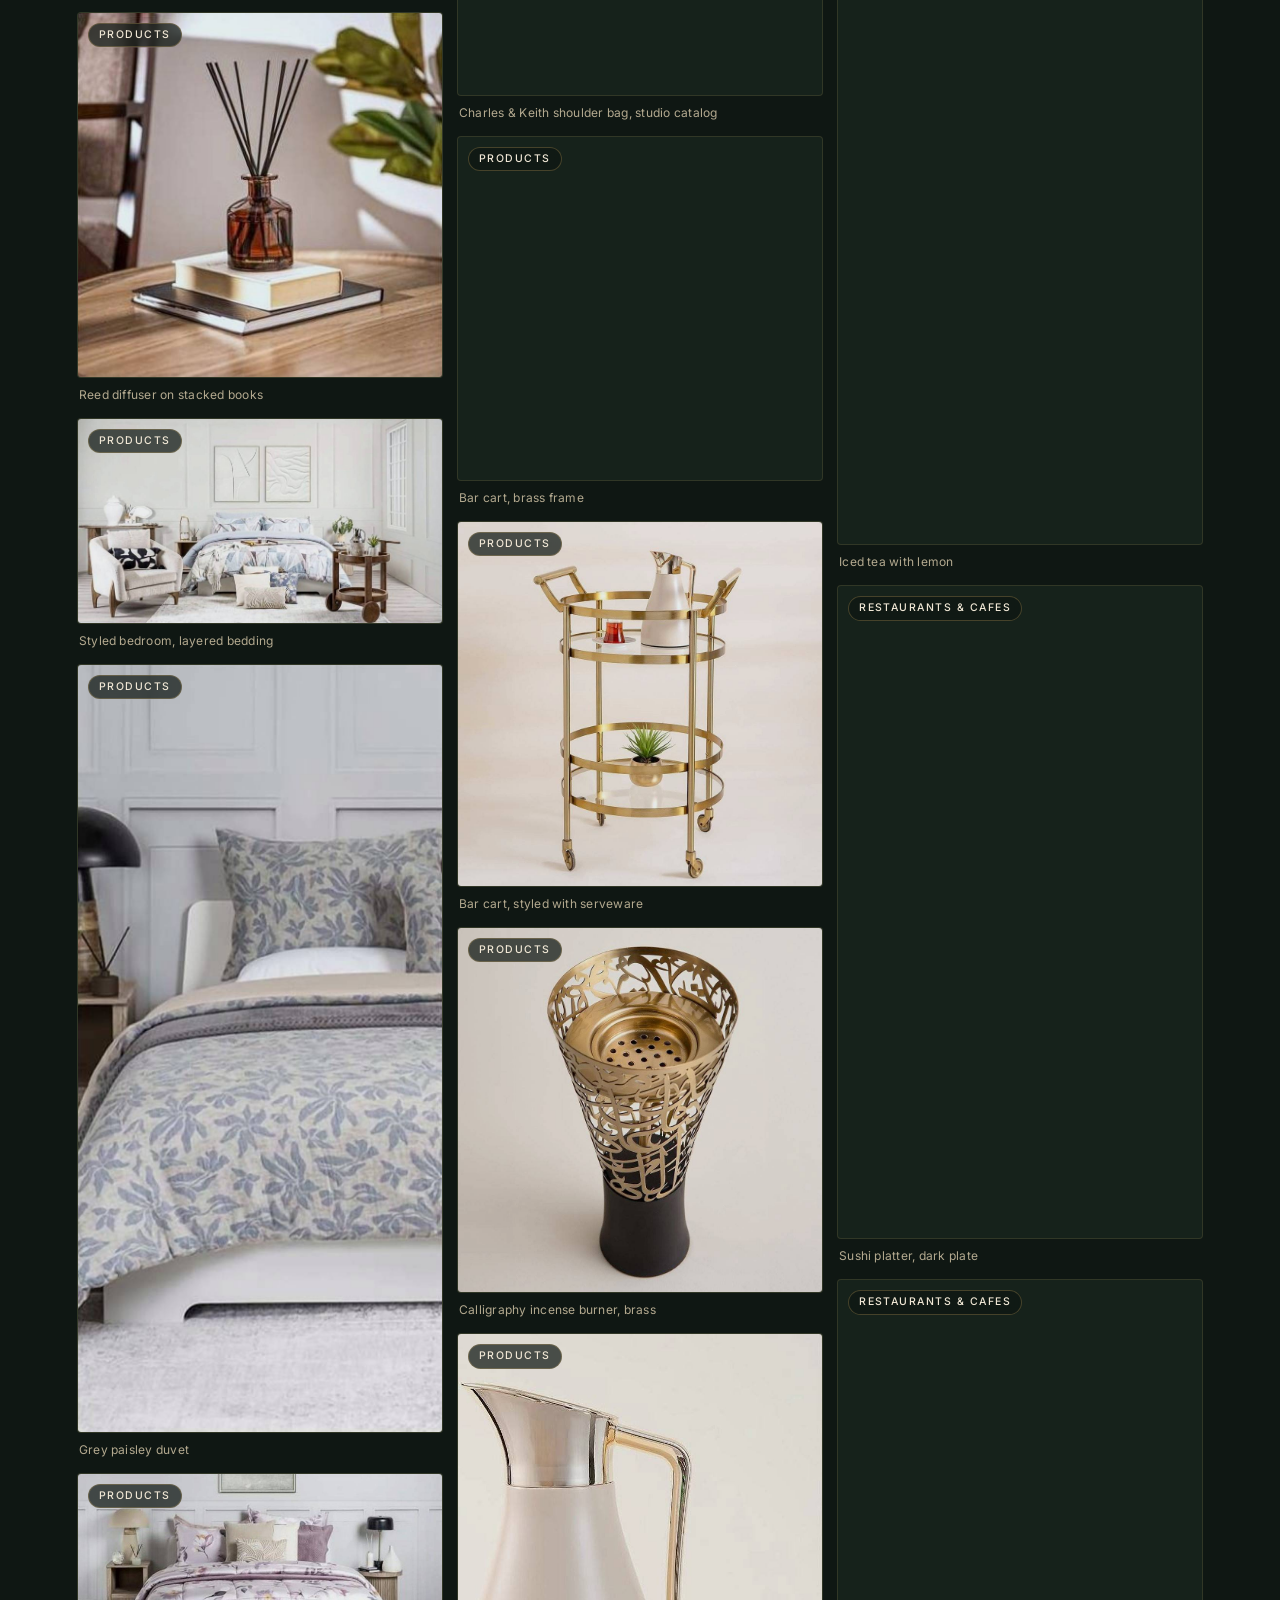
